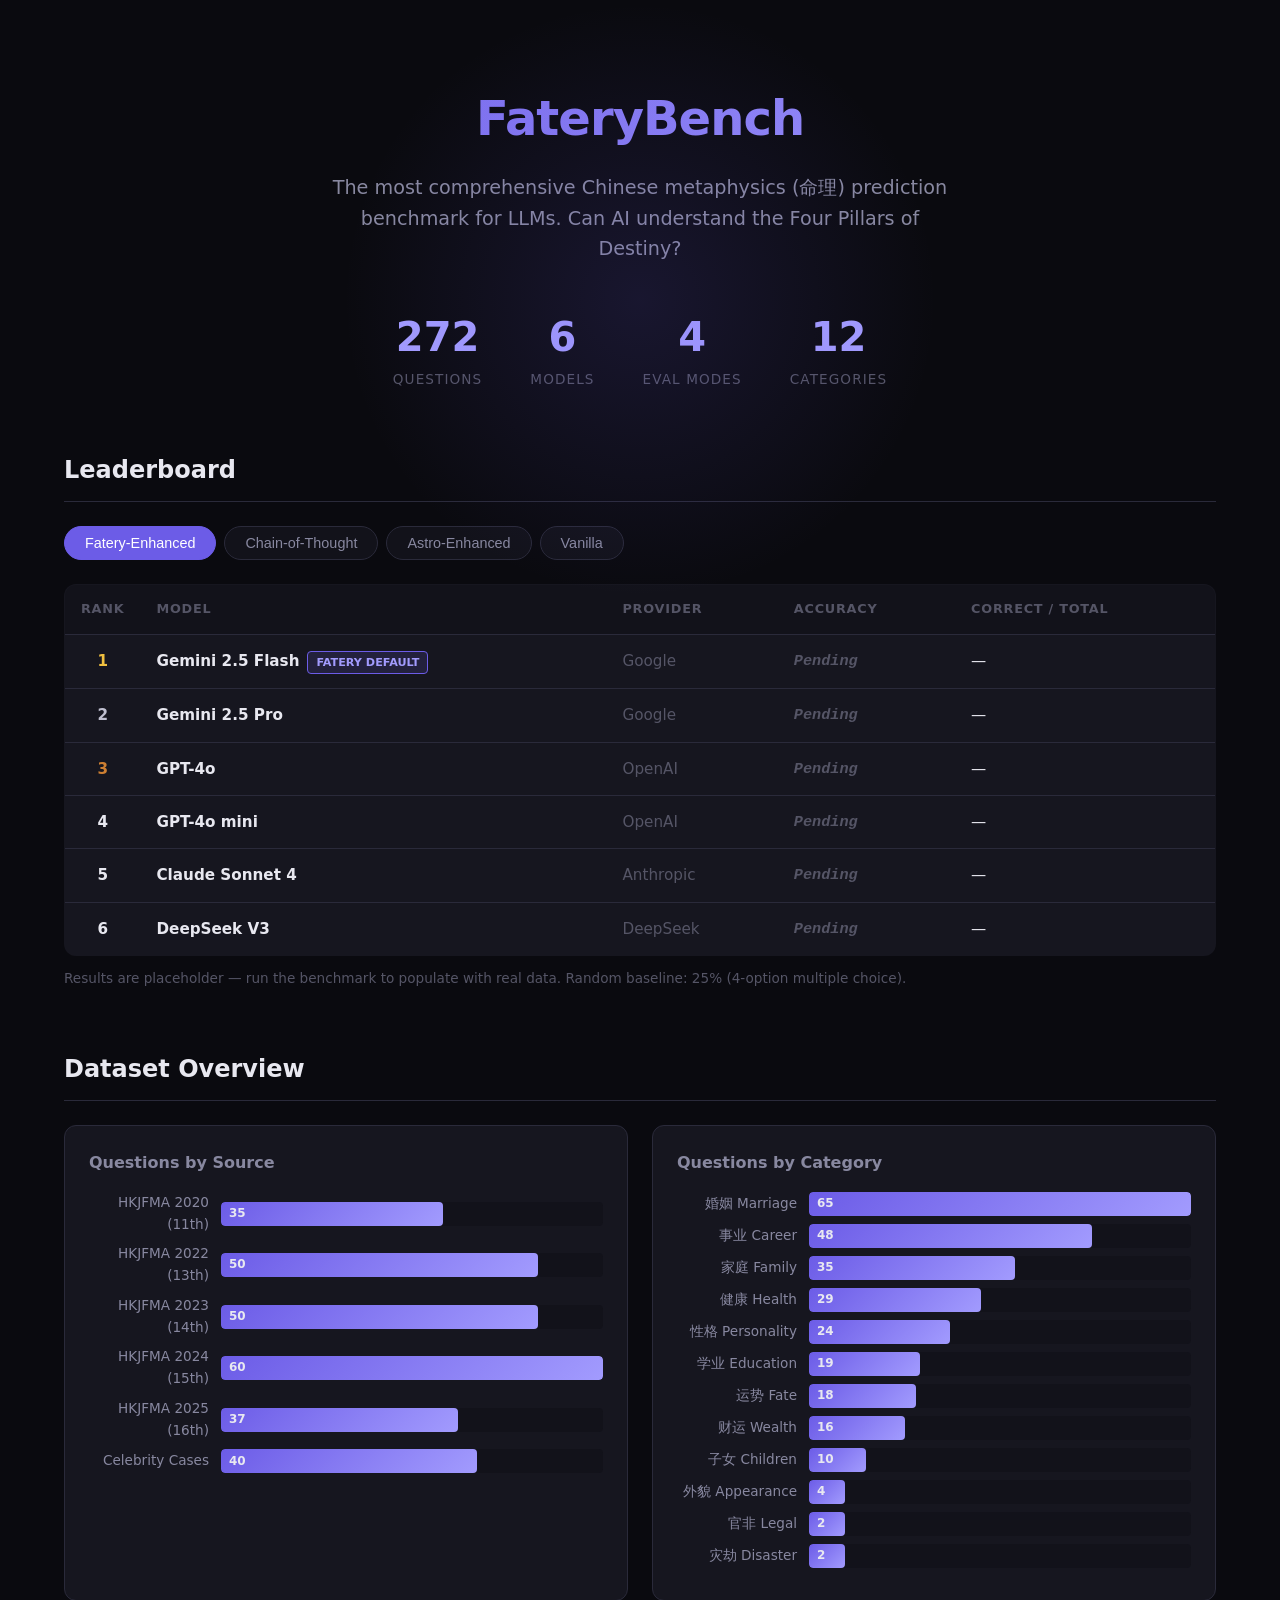
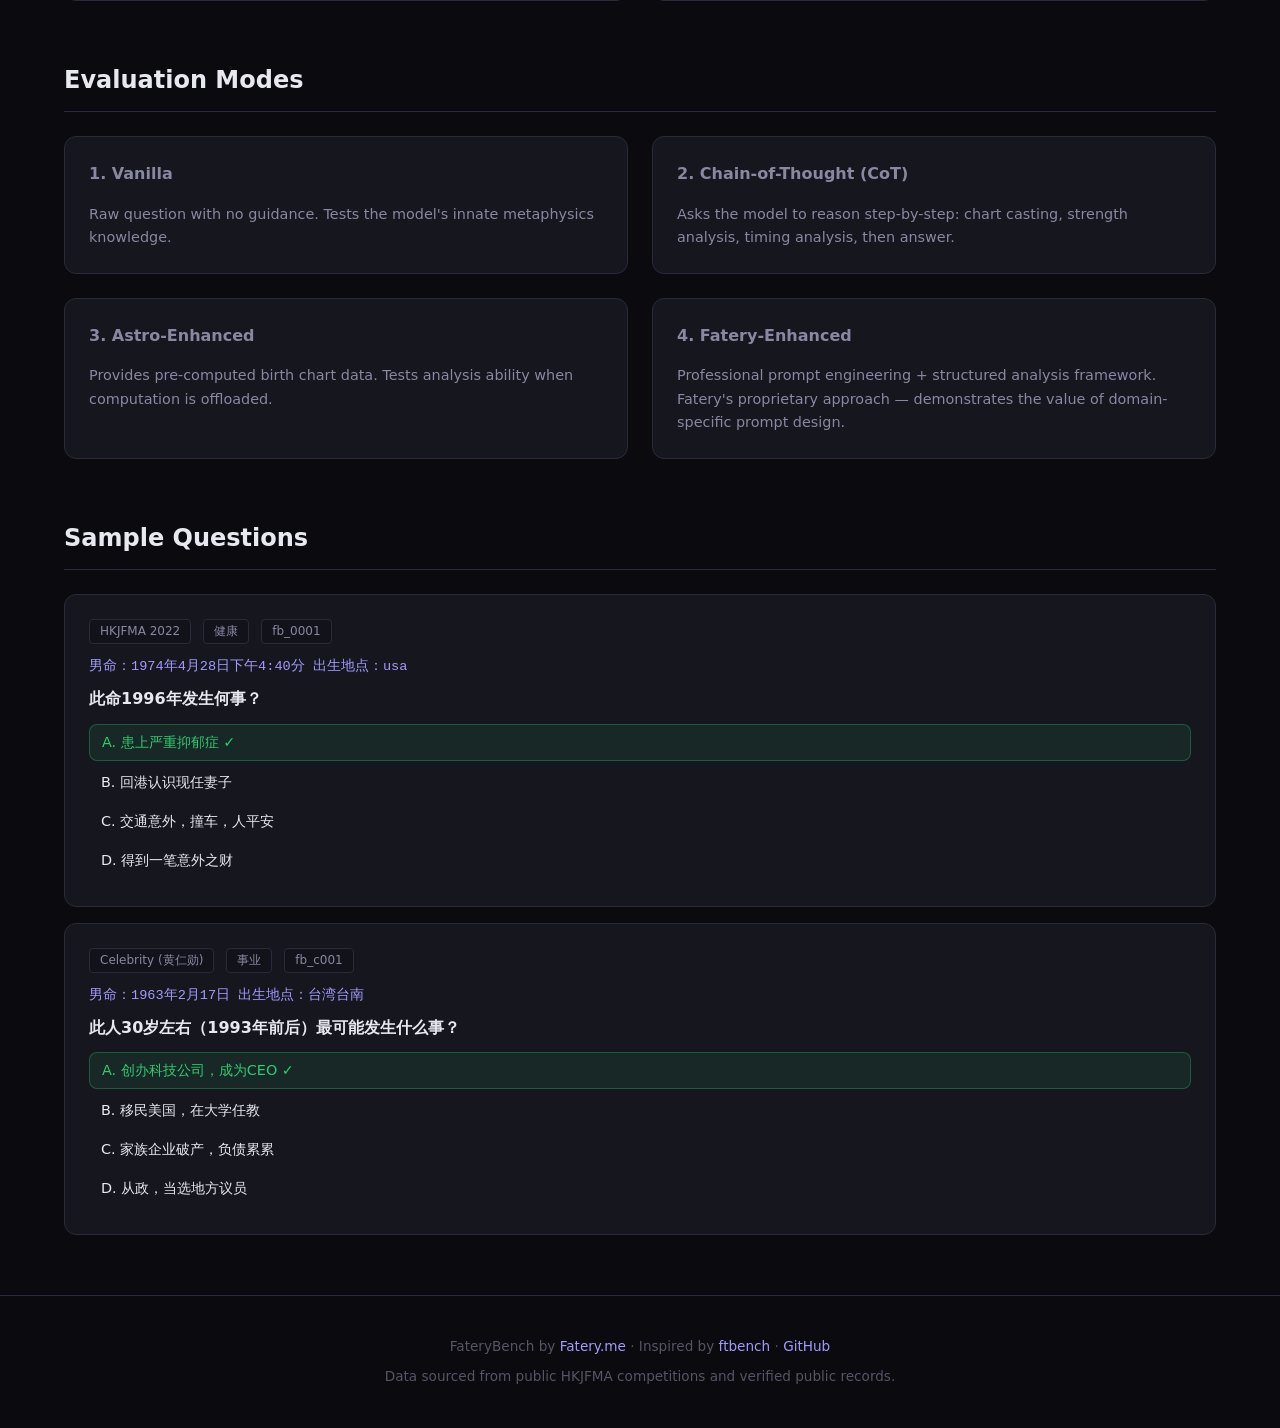
==== docs/index.html @ 6d57024f "feat: initial FateryBench - Chinese metaphysics LLM benchmark - 272 questions from HKJFMA competitio" ====
<!DOCTYPE html>
<html lang="en">
<head>
  <meta charset="UTF-8">
  <meta name="viewport" content="width=device-width, initial-scale=1.0">
  <title>FateryBench — Chinese Metaphysics LLM Benchmark</title>
  <meta name="description" content="The most comprehensive Chinese metaphysics (命理) prediction benchmark for LLMs. 272+ questions, 6 models, 4 evaluation modes.">
  <link rel="stylesheet" href="style.css">
</head>
<body>

<!-- Hero -->
<header class="hero">
  <div class="container">
    <h1>FateryBench</h1>
    <p class="subtitle">
      The most comprehensive Chinese metaphysics (命理) prediction benchmark for LLMs.
      Can AI understand the Four Pillars of Destiny?
    </p>
    <div class="stats-row">
      <div class="stat">
        <div class="number" id="stat-questions">272</div>
        <div class="label">Questions</div>
      </div>
      <div class="stat">
        <div class="number">6</div>
        <div class="label">Models</div>
      </div>
      <div class="stat">
        <div class="number">4</div>
        <div class="label">Eval Modes</div>
      </div>
      <div class="stat">
        <div class="number">12</div>
        <div class="label">Categories</div>
      </div>
    </div>
  </div>
</header>

<main class="container">

  <!-- Leaderboard -->
  <section id="leaderboard">
    <h2 class="section-title">Leaderboard</h2>

    <div class="mode-tabs" id="modeTabs">
      <button class="mode-tab active" data-mode="fatery">Fatery-Enhanced</button>
      <button class="mode-tab" data-mode="cot">Chain-of-Thought</button>
      <button class="mode-tab" data-mode="astro">Astro-Enhanced</button>
      <button class="mode-tab" data-mode="vanilla">Vanilla</button>
    </div>

    <table class="leaderboard-table" id="leaderboardTable">
      <thead>
        <tr>
          <th>Rank</th>
          <th>Model</th>
          <th>Provider</th>
          <th class="sortable">Accuracy</th>
          <th>Correct / Total</th>
        </tr>
      </thead>
      <tbody id="leaderboardBody">
        <!-- Rendered by JS -->
      </tbody>
    </table>
    <p style="margin-top: 12px; font-size: 0.85rem; color: var(--text-muted);">
      Results are placeholder — run the benchmark to populate with real data.
      Random baseline: 25% (4-option multiple choice).
    </p>
  </section>

  <!-- Dataset Overview -->
  <section id="dataset">
    <h2 class="section-title">Dataset Overview</h2>

    <div class="charts-grid">
      <div class="chart-card">
        <h3>Questions by Source</h3>
        <div class="bar-chart" id="sourceChart">
          <!-- Rendered by JS -->
        </div>
      </div>
      <div class="chart-card">
        <h3>Questions by Category</h3>
        <div class="bar-chart" id="categoryChart">
          <!-- Rendered by JS -->
        </div>
      </div>
    </div>
  </section>

  <!-- Evaluation Modes -->
  <section id="modes">
    <h2 class="section-title">Evaluation Modes</h2>
    <div class="charts-grid">
      <div class="chart-card">
        <h3>1. Vanilla</h3>
        <p style="color: var(--text-secondary); font-size: 0.9rem;">
          Raw question with no guidance. Tests the model's innate metaphysics knowledge.
        </p>
      </div>
      <div class="chart-card">
        <h3>2. Chain-of-Thought (CoT)</h3>
        <p style="color: var(--text-secondary); font-size: 0.9rem;">
          Asks the model to reason step-by-step: chart casting, strength analysis, timing analysis, then answer.
        </p>
      </div>
      <div class="chart-card">
        <h3>3. Astro-Enhanced</h3>
        <p style="color: var(--text-secondary); font-size: 0.9rem;">
          Provides pre-computed birth chart data. Tests analysis ability when computation is offloaded.
        </p>
      </div>
      <div class="chart-card">
        <h3>4. Fatery-Enhanced</h3>
        <p style="color: var(--text-secondary); font-size: 0.9rem;">
          Professional prompt engineering + structured analysis framework.
          Fatery's proprietary approach — demonstrates the value of domain-specific prompt design.
        </p>
      </div>
    </div>
  </section>

  <!-- Sample Questions -->
  <section id="samples">
    <h2 class="section-title">Sample Questions</h2>
    <div id="sampleQuestions">
      <!-- Rendered by JS -->
    </div>
  </section>

</main>

<footer>
  <div class="container">
    <p>
      FateryBench by <a href="https://fatery.me" target="_blank">Fatery.me</a>
      · Inspired by <a href="https://github.com/DestinyLinker/ftbench" target="_blank">ftbench</a>
      · <a href="https://github.com/fatery/fatery-bench" target="_blank">GitHub</a>
    </p>
    <p style="margin-top: 8px;">
      Data sourced from public HKJFMA competitions and verified public records.
    </p>
  </div>
</footer>

<script src="data.js"></script>
<script>
(function() {
  'use strict';

  let currentMode = 'fatery';

  // --- Leaderboard ---
  function renderLeaderboard(mode) {
    const tbody = document.getElementById('leaderboardBody');
    const rows = BENCHMARK_DATA.results
      .map(r => ({
        ...r,
        score: r.scores[mode] || { accuracy: 0, correct: 0, total: 272 },
      }))
      .sort((a, b) => b.score.accuracy - a.score.accuracy);

    tbody.innerHTML = rows.map((r, i) => {
      const rank = i + 1;
      const rankClass = rank <= 3 ? `rank-${rank}` : '';
      const acc = r.score.accuracy;
      const accStr = acc > 0 ? `${(acc * 100).toFixed(1)}%` : '—';
      const barWidth = Math.max(acc * 200, 0);
      const badge = r.isFateryDefault ? '<span class="fatery-badge">Fatery Default</span>' : '';

      return `<tr>
        <td class="rank ${rankClass}">${rank}</td>
        <td>
          <span class="model-name">${r.model}</span>${badge}
        </td>
        <td class="model-provider">${r.provider}</td>
        <td class="accuracy-cell">
          ${acc > 0 ? accStr : '<span class="no-data">Pending</span>'}
          ${acc > 0 ? `<span class="accuracy-bar" style="width:${barWidth}px"></span>` : ''}
        </td>
        <td>${acc > 0 ? `${r.score.correct} / ${r.score.total}` : '—'}</td>
      </tr>`;
    }).join('');
  }

  // Mode tabs
  document.getElementById('modeTabs').addEventListener('click', (e) => {
    if (!e.target.classList.contains('mode-tab')) return;
    document.querySelectorAll('.mode-tab').forEach(t => t.classList.remove('active'));
    e.target.classList.add('active');
    currentMode = e.target.dataset.mode;
    renderLeaderboard(currentMode);
  });

  // --- Charts ---
  function renderBarChart(containerId, data, maxVal) {
    const container = document.getElementById(containerId);
    if (!maxVal) maxVal = Math.max(...Object.values(data));

    container.innerHTML = Object.entries(data).map(([label, count]) => {
      const pct = (count / maxVal * 100).toFixed(0);
      return `<div class="bar-item">
        <span class="bar-label">${label}</span>
        <div class="bar-track">
          <div class="bar-fill" style="width:${pct}%">${count}</div>
        </div>
      </div>`;
    }).join('');
  }

  // --- Sample Questions ---
  function renderSamples() {
    const container = document.getElementById('sampleQuestions');
    container.innerHTML = BENCHMARK_DATA.sampleQuestions.map(q => {
      return `<div class="sample-question">
        <div class="meta">
          <span class="tag">${q.source}</span>
          <span class="tag">${q.category}</span>
          <span class="tag">${q.id}</span>
        </div>
        <div class="birth-info">${q.birth}</div>
        <div class="q-text">${q.question}</div>
        <ul class="options">
          ${q.options.map(opt => {
            const letter = opt.charAt(0);
            const isCorrect = letter === q.answer;
            return `<li class="${isCorrect ? 'correct' : ''}">${opt}${isCorrect ? ' ✓' : ''}</li>`;
          }).join('')}
        </ul>
      </div>`;
    }).join('');
  }

  // --- Init ---
  renderLeaderboard(currentMode);
  renderBarChart('sourceChart', BENCHMARK_DATA.dataset.sources);
  renderBarChart('categoryChart', BENCHMARK_DATA.dataset.categories);
  renderSamples();
})();
</script>

</body>
</html>
---- docs/style.css ----
/* FateryBench Leaderboard — Minimal, elegant dark theme */

:root {
  --bg-primary: #0a0a0f;
  --bg-secondary: #12121a;
  --bg-card: #16161f;
  --bg-hover: #1e1e2a;
  --border: #2a2a3a;
  --text-primary: #e8e8f0;
  --text-secondary: #8888a0;
  --text-muted: #555566;
  --accent: #6c5ce7;
  --accent-light: #a29bfe;
  --accent-glow: rgba(108, 92, 231, 0.15);
  --gold: #f0c040;
  --silver: #c0c0d0;
  --bronze: #cd7f32;
  --green: #2ecc71;
  --red: #e74c3c;
  --fatery-gradient: linear-gradient(135deg, #6c5ce7, #a29bfe);
  --radius: 12px;
  --radius-sm: 8px;
  --max-width: 1200px;
}

* { margin: 0; padding: 0; box-sizing: border-box; }

body {
  font-family: -apple-system, BlinkMacSystemFont, 'Segoe UI', system-ui, sans-serif;
  background: var(--bg-primary);
  color: var(--text-primary);
  line-height: 1.6;
  -webkit-font-smoothing: antialiased;
}

.container {
  max-width: var(--max-width);
  margin: 0 auto;
  padding: 0 24px;
}

/* --- Hero --- */
.hero {
  text-align: center;
  padding: 80px 0 60px;
  position: relative;
}

.hero::before {
  content: '';
  position: absolute;
  top: 0; left: 50%;
  transform: translateX(-50%);
  width: 600px; height: 600px;
  background: radial-gradient(circle, var(--accent-glow) 0%, transparent 70%);
  pointer-events: none;
}

.hero h1 {
  font-size: 3rem;
  font-weight: 800;
  letter-spacing: -0.02em;
  margin-bottom: 16px;
  background: var(--fatery-gradient);
  -webkit-background-clip: text;
  -webkit-text-fill-color: transparent;
  background-clip: text;
}

.hero .subtitle {
  font-size: 1.2rem;
  color: var(--text-secondary);
  max-width: 640px;
  margin: 0 auto 40px;
}

.stats-row {
  display: flex;
  justify-content: center;
  gap: 48px;
  flex-wrap: wrap;
}

.stat {
  text-align: center;
}

.stat .number {
  font-size: 2.5rem;
  font-weight: 700;
  color: var(--accent-light);
}

.stat .label {
  font-size: 0.85rem;
  color: var(--text-muted);
  text-transform: uppercase;
  letter-spacing: 0.08em;
}

/* --- Section --- */
section {
  margin-bottom: 60px;
}

.section-title {
  font-size: 1.5rem;
  font-weight: 700;
  margin-bottom: 24px;
  padding-bottom: 12px;
  border-bottom: 1px solid var(--border);
}

/* --- Mode Tabs --- */
.mode-tabs {
  display: flex;
  gap: 8px;
  margin-bottom: 24px;
  flex-wrap: wrap;
}

.mode-tab {
  padding: 8px 20px;
  border-radius: 24px;
  border: 1px solid var(--border);
  background: var(--bg-secondary);
  color: var(--text-secondary);
  cursor: pointer;
  font-size: 0.9rem;
  transition: all 0.2s;
}

.mode-tab:hover {
  border-color: var(--accent);
  color: var(--text-primary);
}

.mode-tab.active {
  background: var(--accent);
  color: white;
  border-color: var(--accent);
}

/* --- Leaderboard Table --- */
.leaderboard-table {
  width: 100%;
  border-collapse: collapse;
  background: var(--bg-card);
  border-radius: var(--radius);
  overflow: hidden;
  border: 1px solid var(--border);
}

.leaderboard-table thead th {
  background: var(--bg-secondary);
  padding: 14px 16px;
  text-align: left;
  font-size: 0.8rem;
  text-transform: uppercase;
  letter-spacing: 0.06em;
  color: var(--text-muted);
  border-bottom: 1px solid var(--border);
}

.leaderboard-table thead th.sortable {
  cursor: pointer;
}

.leaderboard-table thead th.sortable:hover {
  color: var(--text-primary);
}

.leaderboard-table tbody tr {
  transition: background 0.15s;
}

.leaderboard-table tbody tr:hover {
  background: var(--bg-hover);
}

.leaderboard-table tbody td {
  padding: 14px 16px;
  border-bottom: 1px solid var(--border);
  font-size: 0.95rem;
}

.leaderboard-table tbody tr:last-child td {
  border-bottom: none;
}

.rank {
  font-weight: 700;
  width: 50px;
  text-align: center;
}

.rank-1 { color: var(--gold); }
.rank-2 { color: var(--silver); }
.rank-3 { color: var(--bronze); }

.model-name {
  font-weight: 600;
}

.model-provider {
  font-size: 0.8rem;
  color: var(--text-muted);
}

.fatery-badge {
  display: inline-block;
  padding: 2px 8px;
  border-radius: 4px;
  background: var(--accent-glow);
  border: 1px solid var(--accent);
  color: var(--accent-light);
  font-size: 0.7rem;
  font-weight: 600;
  margin-left: 8px;
  text-transform: uppercase;
}

.accuracy-cell {
  font-family: 'SF Mono', 'Fira Code', monospace;
  font-weight: 600;
}

.accuracy-bar {
  display: inline-block;
  height: 4px;
  border-radius: 2px;
  background: var(--accent);
  margin-left: 8px;
  vertical-align: middle;
}

.no-data {
  color: var(--text-muted);
  font-style: italic;
}

/* --- Charts Grid --- */
.charts-grid {
  display: grid;
  grid-template-columns: 1fr 1fr;
  gap: 24px;
}

.chart-card {
  background: var(--bg-card);
  border: 1px solid var(--border);
  border-radius: var(--radius);
  padding: 24px;
}

.chart-card h3 {
  font-size: 1rem;
  margin-bottom: 16px;
  color: var(--text-secondary);
}

/* Simple bar chart */
.bar-chart .bar-item {
  display: flex;
  align-items: center;
  margin-bottom: 8px;
  gap: 12px;
}

.bar-chart .bar-label {
  width: 120px;
  font-size: 0.85rem;
  color: var(--text-secondary);
  text-align: right;
  flex-shrink: 0;
}

.bar-chart .bar-track {
  flex: 1;
  height: 24px;
  background: var(--bg-secondary);
  border-radius: 4px;
  overflow: hidden;
  position: relative;
}

.bar-chart .bar-fill {
  height: 100%;
  background: var(--fatery-gradient);
  border-radius: 4px;
  transition: width 0.6s ease;
  display: flex;
  align-items: center;
  padding: 0 8px;
  font-size: 0.75rem;
  font-weight: 600;
  min-width: 36px;
}

/* --- Sample Questions --- */
.sample-question {
  background: var(--bg-card);
  border: 1px solid var(--border);
  border-radius: var(--radius);
  padding: 24px;
  margin-bottom: 16px;
}

.sample-question .meta {
  display: flex;
  gap: 12px;
  margin-bottom: 12px;
  flex-wrap: wrap;
}

.sample-question .tag {
  padding: 2px 10px;
  border-radius: 4px;
  font-size: 0.75rem;
  background: var(--bg-secondary);
  border: 1px solid var(--border);
  color: var(--text-secondary);
}

.sample-question .birth-info {
  font-family: 'SF Mono', 'Fira Code', monospace;
  font-size: 0.85rem;
  color: var(--accent-light);
  margin-bottom: 8px;
}

.sample-question .q-text {
  font-weight: 600;
  margin-bottom: 12px;
}

.sample-question .options {
  list-style: none;
  padding: 0;
}

.sample-question .options li {
  padding: 6px 12px;
  margin-bottom: 4px;
  border-radius: var(--radius-sm);
  font-size: 0.9rem;
}

.sample-question .options li.correct {
  background: rgba(46, 204, 113, 0.1);
  border: 1px solid rgba(46, 204, 113, 0.3);
  color: var(--green);
}

/* --- Footer --- */
footer {
  text-align: center;
  padding: 40px 0;
  border-top: 1px solid var(--border);
  color: var(--text-muted);
  font-size: 0.85rem;
}

footer a {
  color: var(--accent-light);
  text-decoration: none;
}

footer a:hover {
  text-decoration: underline;
}

/* --- Responsive --- */
@media (max-width: 768px) {
  .hero h1 { font-size: 2rem; }
  .stats-row { gap: 24px; }
  .stat .number { font-size: 2rem; }
  .charts-grid { grid-template-columns: 1fr; }
  .leaderboard-table { font-size: 0.85rem; }
  .leaderboard-table thead th,
  .leaderboard-table tbody td { padding: 10px 8px; }
}
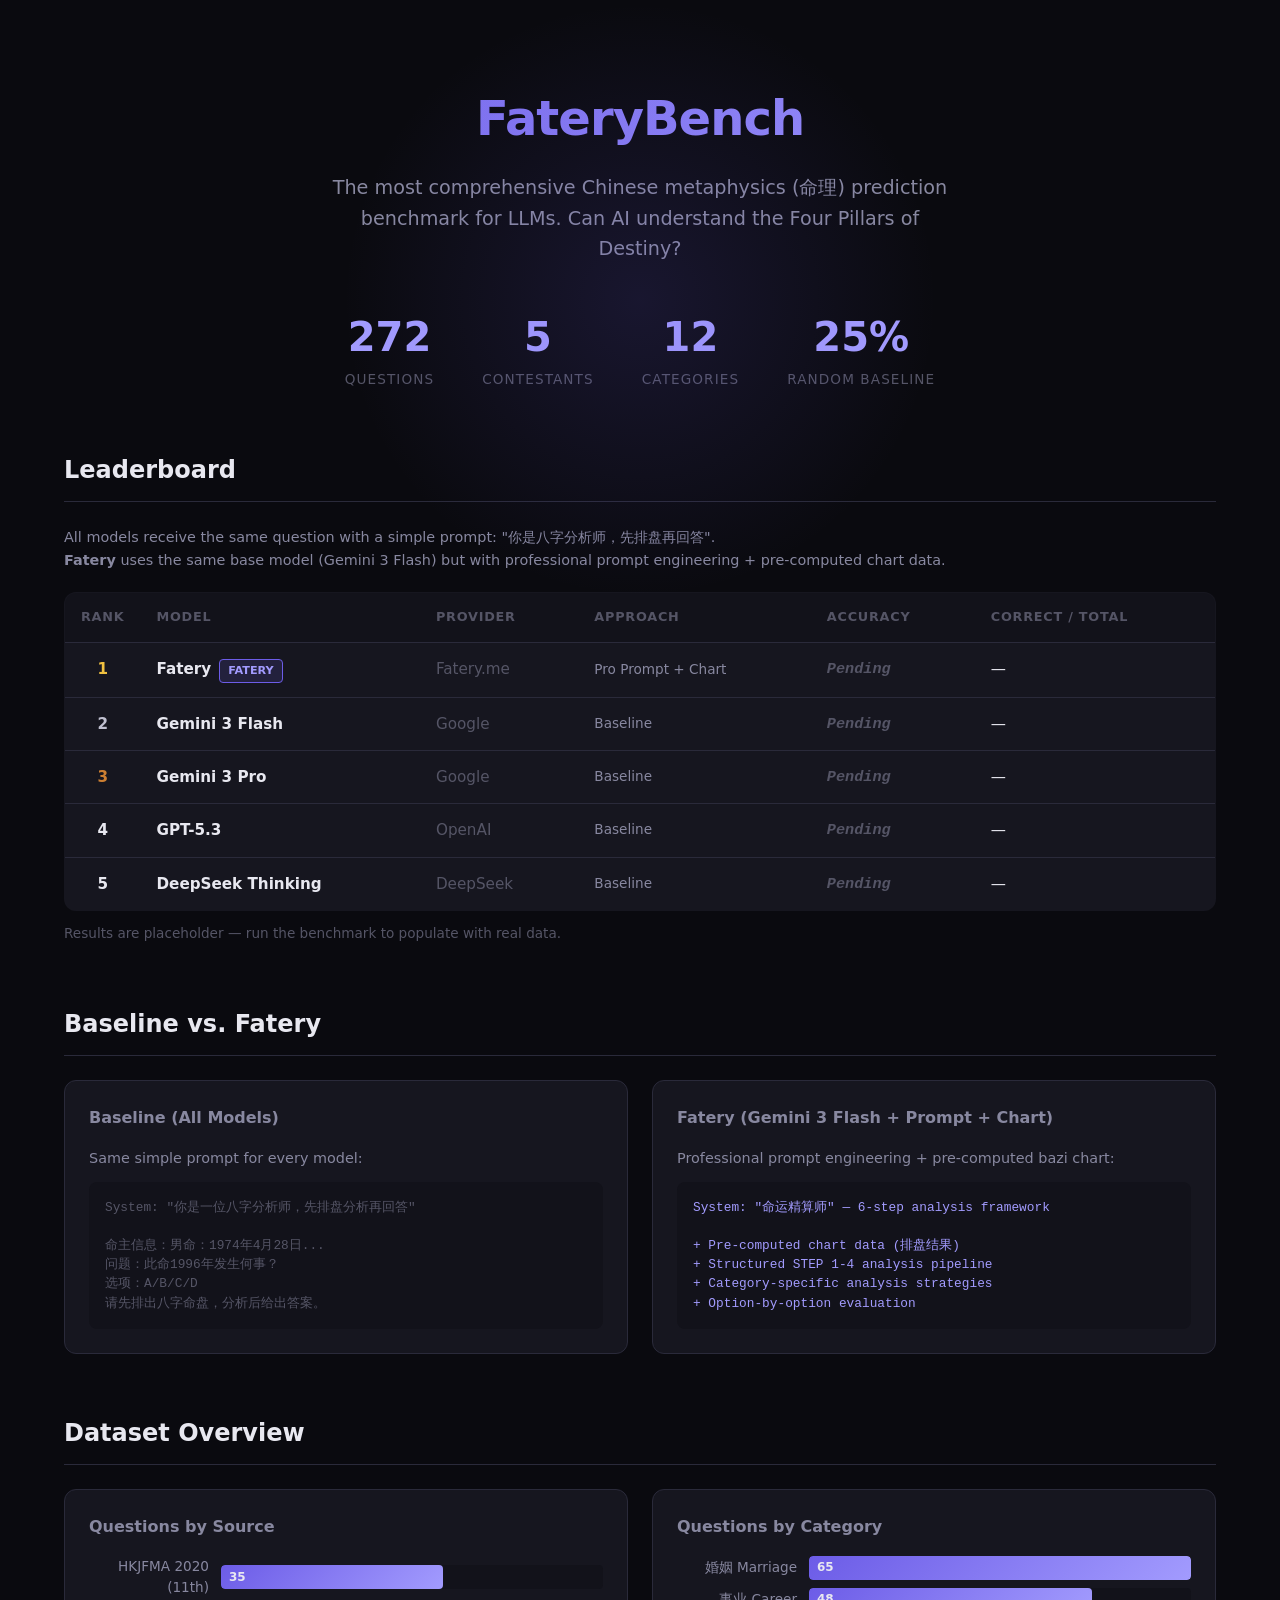
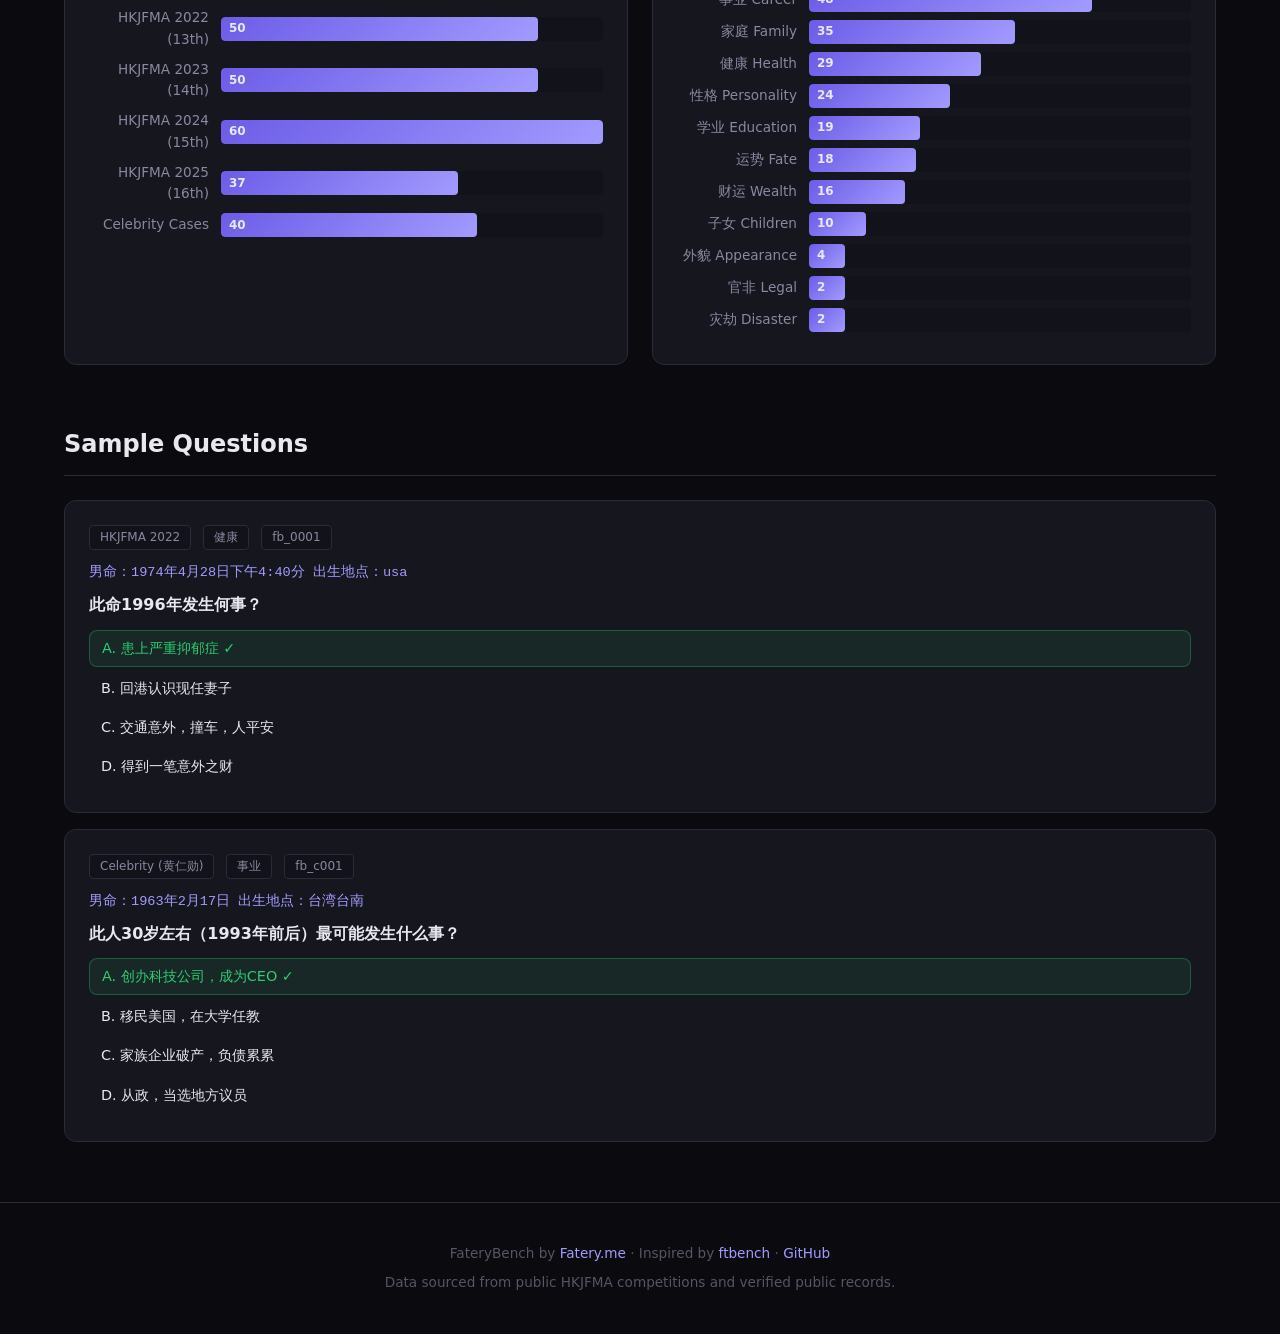
==== commit f67a00a1: "refactor: simplify to baseline vs fatery comparison - One mode per model: baseline (simple prompt "你" ====
--- a/docs/index.html
+++ b/docs/index.html
@@ -4,7 +4,7 @@
   <meta charset="UTF-8">
   <meta name="viewport" content="width=device-width, initial-scale=1.0">
   <title>FateryBench — Chinese Metaphysics LLM Benchmark</title>
-  <meta name="description" content="The most comprehensive Chinese metaphysics (命理) prediction benchmark for LLMs. 272+ questions, 6 models, 4 evaluation modes.">
+  <meta name="description" content="The most comprehensive Chinese metaphysics (命理) prediction benchmark for LLMs. 272 questions across 12 categories.">
   <link rel="stylesheet" href="style.css">
 </head>
 <body>
@@ -19,20 +19,20 @@
     </p>
     <div class="stats-row">
       <div class="stat">
-        <div class="number" id="stat-questions">272</div>
+        <div class="number">272</div>
         <div class="label">Questions</div>
       </div>
       <div class="stat">
-        <div class="number">6</div>
-        <div class="label">Models</div>
-      </div>
-      <div class="stat">
-        <div class="number">4</div>
-        <div class="label">Eval Modes</div>
+        <div class="number">5</div>
+        <div class="label">Contestants</div>
       </div>
       <div class="stat">
         <div class="number">12</div>
         <div class="label">Categories</div>
+      </div>
+      <div class="stat">
+        <div class="number">25%</div>
+        <div class="label">Random Baseline</div>
       </div>
     </div>
   </div>
@@ -43,13 +43,10 @@
   <!-- Leaderboard -->
   <section id="leaderboard">
     <h2 class="section-title">Leaderboard</h2>
-
-    <div class="mode-tabs" id="modeTabs">
-      <button class="mode-tab active" data-mode="fatery">Fatery-Enhanced</button>
-      <button class="mode-tab" data-mode="cot">Chain-of-Thought</button>
-      <button class="mode-tab" data-mode="astro">Astro-Enhanced</button>
-      <button class="mode-tab" data-mode="vanilla">Vanilla</button>
-    </div>
+    <p style="margin-bottom: 20px; color: var(--text-secondary); font-size: 0.9rem;">
+      All models receive the same question with a simple prompt: "你是八字分析师，先排盘再回答".<br>
+      <strong>Fatery</strong> uses the same base model (Gemini 3 Flash) but with professional prompt engineering + pre-computed chart data.
+    </p>
 
     <table class="leaderboard-table" id="leaderboardTable">
       <thead>
@@ -57,7 +54,8 @@
           <th>Rank</th>
           <th>Model</th>
           <th>Provider</th>
-          <th class="sortable">Accuracy</th>
+          <th>Approach</th>
+          <th>Accuracy</th>
           <th>Correct / Total</th>
         </tr>
       </thead>
@@ -67,58 +65,53 @@
     </table>
     <p style="margin-top: 12px; font-size: 0.85rem; color: var(--text-muted);">
       Results are placeholder — run the benchmark to populate with real data.
-      Random baseline: 25% (4-option multiple choice).
-    </p>
+    </p>
+  </section>
+
+  <!-- How it works -->
+  <section id="approach">
+    <h2 class="section-title">Baseline vs. Fatery</h2>
+    <div class="charts-grid">
+      <div class="chart-card">
+        <h3>Baseline (All Models)</h3>
+        <p style="color: var(--text-secondary); font-size: 0.9rem; margin-bottom: 12px;">
+          Same simple prompt for every model:
+        </p>
+        <div style="background: var(--bg-secondary); border-radius: 8px; padding: 16px; font-family: monospace; font-size: 0.8rem; color: var(--text-muted); line-height: 1.5;">
+          System: "你是一位八字分析师，先排盘分析再回答"<br><br>
+          命主信息：男命：1974年4月28日...<br>
+          问题：此命1996年发生何事？<br>
+          选项：A/B/C/D<br>
+          请先排出八字命盘，分析后给出答案。
+        </div>
+      </div>
+      <div class="chart-card">
+        <h3>Fatery (Gemini 3 Flash + Prompt + Chart)</h3>
+        <p style="color: var(--text-secondary); font-size: 0.9rem; margin-bottom: 12px;">
+          Professional prompt engineering + pre-computed bazi chart:
+        </p>
+        <div style="background: var(--bg-secondary); border-radius: 8px; padding: 16px; font-family: monospace; font-size: 0.8rem; color: var(--accent-light); line-height: 1.5;">
+          System: "命运精算师" — 6-step analysis framework<br><br>
+          + Pre-computed chart data (排盘结果)<br>
+          + Structured STEP 1-4 analysis pipeline<br>
+          + Category-specific analysis strategies<br>
+          + Option-by-option evaluation
+        </div>
+      </div>
+    </div>
   </section>
 
   <!-- Dataset Overview -->
   <section id="dataset">
     <h2 class="section-title">Dataset Overview</h2>
-
     <div class="charts-grid">
       <div class="chart-card">
         <h3>Questions by Source</h3>
-        <div class="bar-chart" id="sourceChart">
-          <!-- Rendered by JS -->
-        </div>
+        <div class="bar-chart" id="sourceChart"></div>
       </div>
       <div class="chart-card">
         <h3>Questions by Category</h3>
-        <div class="bar-chart" id="categoryChart">
-          <!-- Rendered by JS -->
-        </div>
-      </div>
-    </div>
-  </section>
-
-  <!-- Evaluation Modes -->
-  <section id="modes">
-    <h2 class="section-title">Evaluation Modes</h2>
-    <div class="charts-grid">
-      <div class="chart-card">
-        <h3>1. Vanilla</h3>
-        <p style="color: var(--text-secondary); font-size: 0.9rem;">
-          Raw question with no guidance. Tests the model's innate metaphysics knowledge.
-        </p>
-      </div>
-      <div class="chart-card">
-        <h3>2. Chain-of-Thought (CoT)</h3>
-        <p style="color: var(--text-secondary); font-size: 0.9rem;">
-          Asks the model to reason step-by-step: chart casting, strength analysis, timing analysis, then answer.
-        </p>
-      </div>
-      <div class="chart-card">
-        <h3>3. Astro-Enhanced</h3>
-        <p style="color: var(--text-secondary); font-size: 0.9rem;">
-          Provides pre-computed birth chart data. Tests analysis ability when computation is offloaded.
-        </p>
-      </div>
-      <div class="chart-card">
-        <h3>4. Fatery-Enhanced</h3>
-        <p style="color: var(--text-secondary); font-size: 0.9rem;">
-          Professional prompt engineering + structured analysis framework.
-          Fatery's proprietary approach — demonstrates the value of domain-specific prompt design.
-        </p>
+        <div class="bar-chart" id="categoryChart"></div>
       </div>
     </div>
   </section>
@@ -126,9 +119,7 @@
   <!-- Sample Questions -->
   <section id="samples">
     <h2 class="section-title">Sample Questions</h2>
-    <div id="sampleQuestions">
-      <!-- Rendered by JS -->
-    </div>
+    <div id="sampleQuestions"></div>
   </section>
 
 </main>
@@ -138,7 +129,7 @@
     <p>
       FateryBench by <a href="https://fatery.me" target="_blank">Fatery.me</a>
       · Inspired by <a href="https://github.com/DestinyLinker/ftbench" target="_blank">ftbench</a>
-      · <a href="https://github.com/fatery/fatery-bench" target="_blank">GitHub</a>
+      · <a href="https://github.com/Vitozhu04/fatery-bench" target="_blank">GitHub</a>
     </p>
     <p style="margin-top: 8px;">
       Data sourced from public HKJFMA competitions and verified public records.
@@ -151,55 +142,38 @@
 (function() {
   'use strict';
 
-  let currentMode = 'fatery';
-
   // --- Leaderboard ---
-  function renderLeaderboard(mode) {
+  function renderLeaderboard() {
     const tbody = document.getElementById('leaderboardBody');
-    const rows = BENCHMARK_DATA.results
-      .map(r => ({
-        ...r,
-        score: r.scores[mode] || { accuracy: 0, correct: 0, total: 272 },
-      }))
-      .sort((a, b) => b.score.accuracy - a.score.accuracy);
+    const rows = [...BENCHMARK_DATA.results].sort((a, b) => b.accuracy - a.accuracy);
 
     tbody.innerHTML = rows.map((r, i) => {
       const rank = i + 1;
       const rankClass = rank <= 3 ? `rank-${rank}` : '';
-      const acc = r.score.accuracy;
+      const acc = r.accuracy;
       const accStr = acc > 0 ? `${(acc * 100).toFixed(1)}%` : '—';
       const barWidth = Math.max(acc * 200, 0);
-      const badge = r.isFateryDefault ? '<span class="fatery-badge">Fatery Default</span>' : '';
+      const badge = r.isFatery ? '<span class="fatery-badge">Fatery</span>' : '';
+      const approach = r.isFatery ? 'Pro Prompt + Chart' : 'Baseline';
 
       return `<tr>
         <td class="rank ${rankClass}">${rank}</td>
-        <td>
-          <span class="model-name">${r.model}</span>${badge}
-        </td>
+        <td><span class="model-name">${r.model}</span>${badge}</td>
         <td class="model-provider">${r.provider}</td>
+        <td style="font-size: 0.85rem; color: var(--text-secondary)">${approach}</td>
         <td class="accuracy-cell">
           ${acc > 0 ? accStr : '<span class="no-data">Pending</span>'}
           ${acc > 0 ? `<span class="accuracy-bar" style="width:${barWidth}px"></span>` : ''}
         </td>
-        <td>${acc > 0 ? `${r.score.correct} / ${r.score.total}` : '—'}</td>
+        <td>${acc > 0 ? `${r.correct} / ${r.total}` : '—'}</td>
       </tr>`;
     }).join('');
   }
 
-  // Mode tabs
-  document.getElementById('modeTabs').addEventListener('click', (e) => {
-    if (!e.target.classList.contains('mode-tab')) return;
-    document.querySelectorAll('.mode-tab').forEach(t => t.classList.remove('active'));
-    e.target.classList.add('active');
-    currentMode = e.target.dataset.mode;
-    renderLeaderboard(currentMode);
-  });
-
   // --- Charts ---
-  function renderBarChart(containerId, data, maxVal) {
+  function renderBarChart(containerId, data) {
     const container = document.getElementById(containerId);
-    if (!maxVal) maxVal = Math.max(...Object.values(data));
-
+    const maxVal = Math.max(...Object.values(data));
     container.innerHTML = Object.entries(data).map(([label, count]) => {
       const pct = (count / maxVal * 100).toFixed(0);
       return `<div class="bar-item">
@@ -235,7 +209,7 @@
   }
 
   // --- Init ---
-  renderLeaderboard(currentMode);
+  renderLeaderboard();
   renderBarChart('sourceChart', BENCHMARK_DATA.dataset.sources);
   renderBarChart('categoryChart', BENCHMARK_DATA.dataset.categories);
   renderSamples();
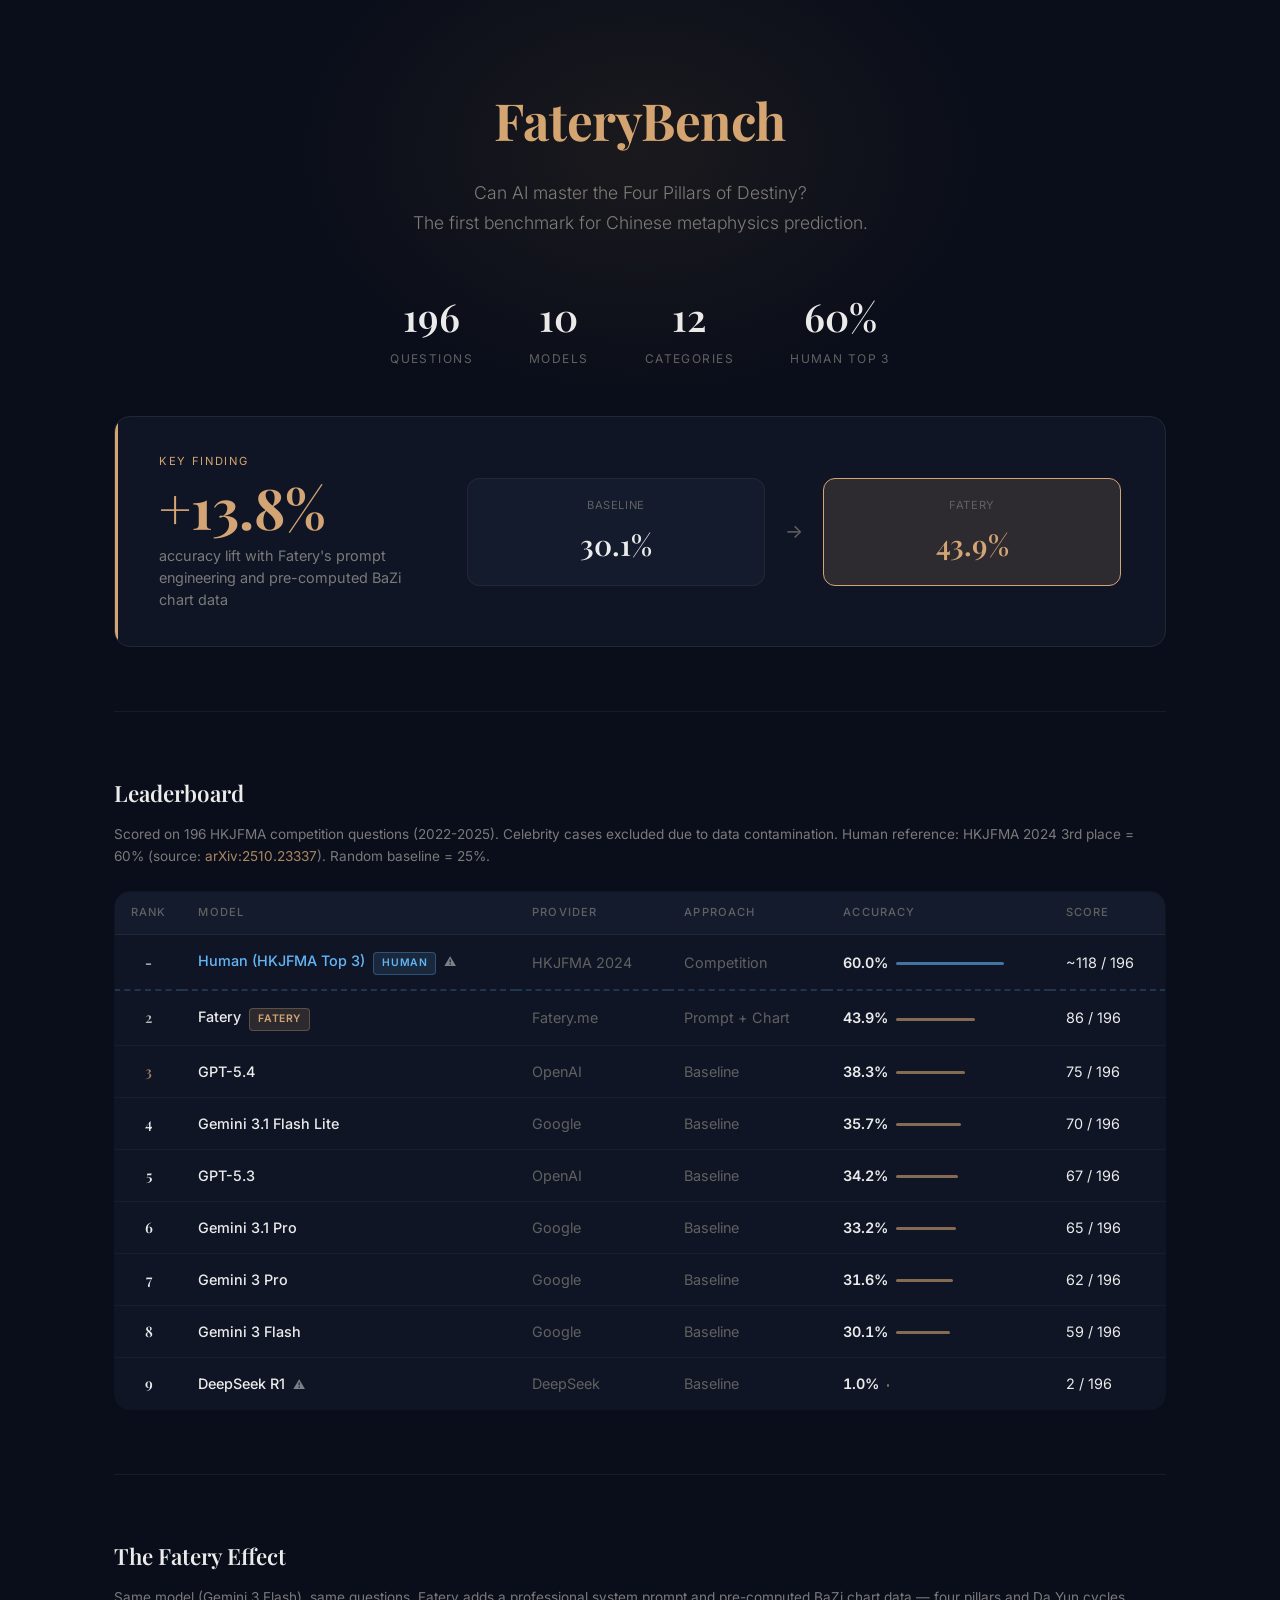
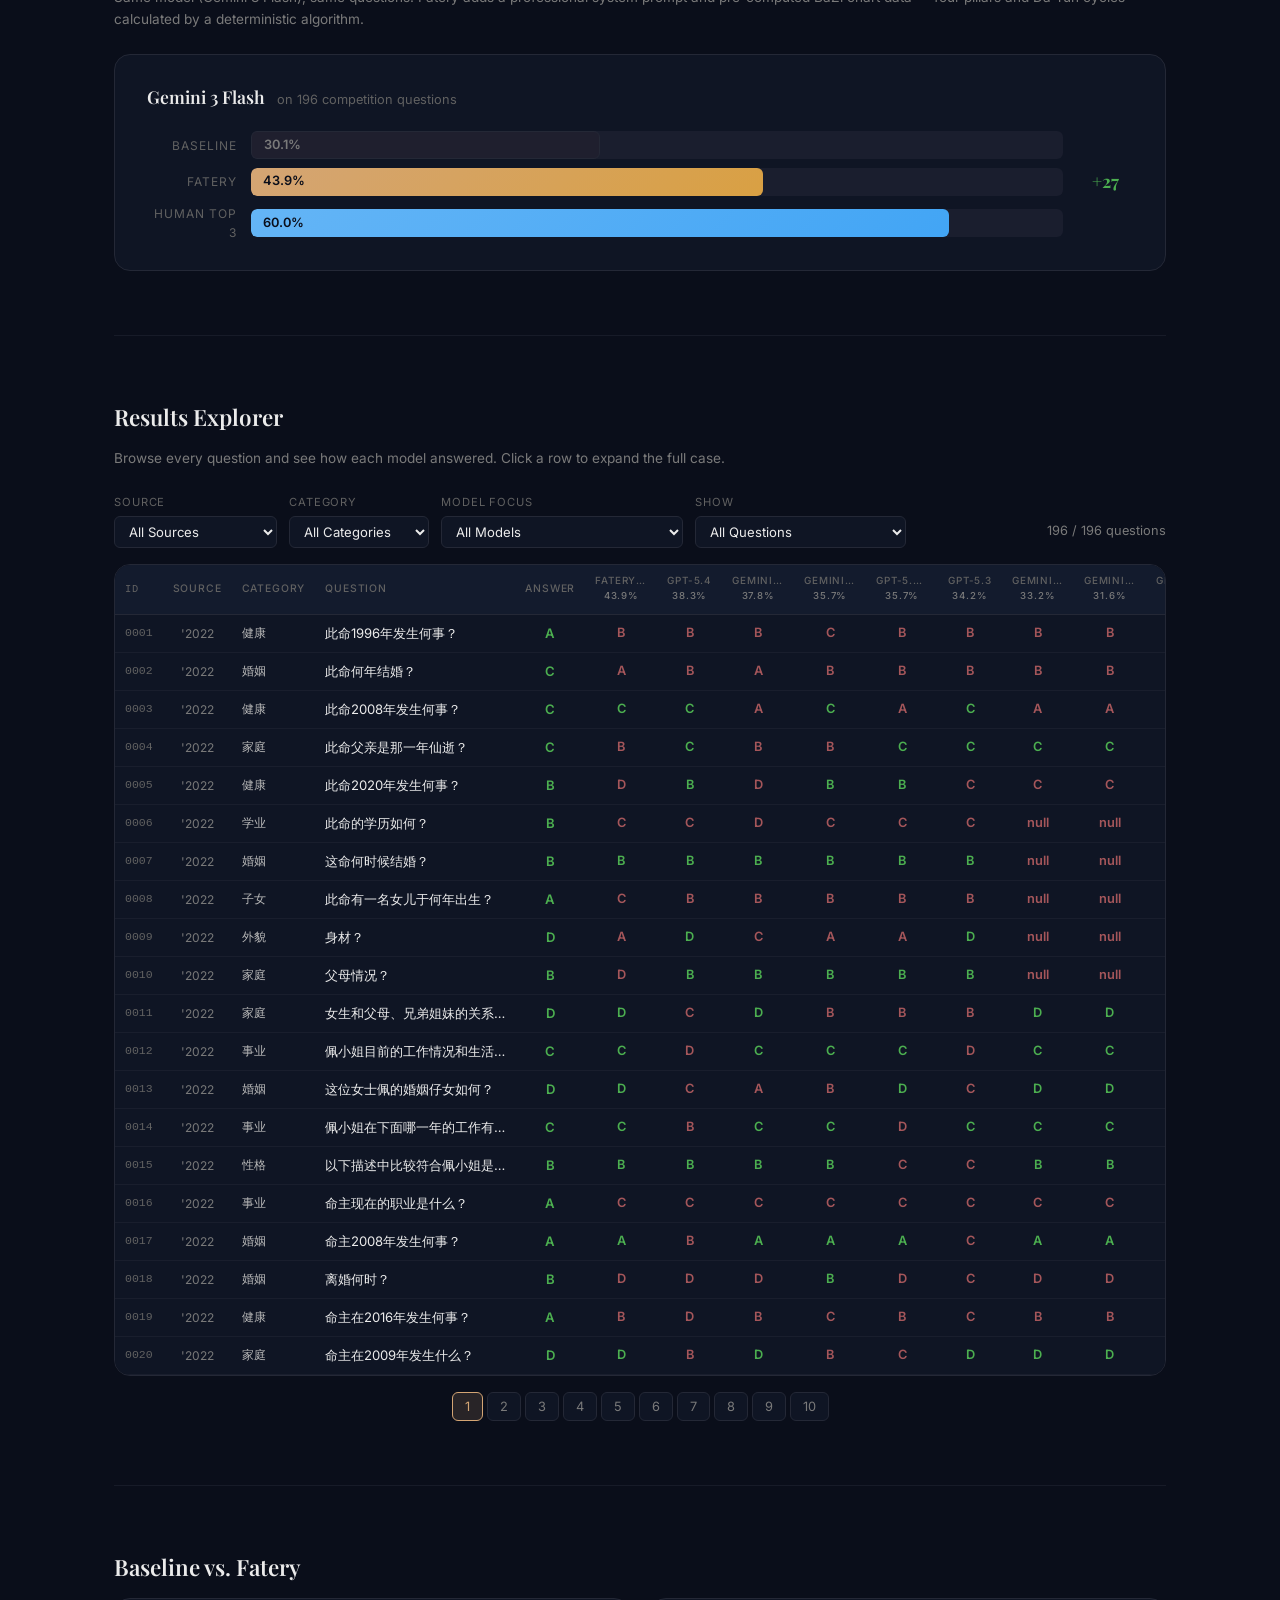
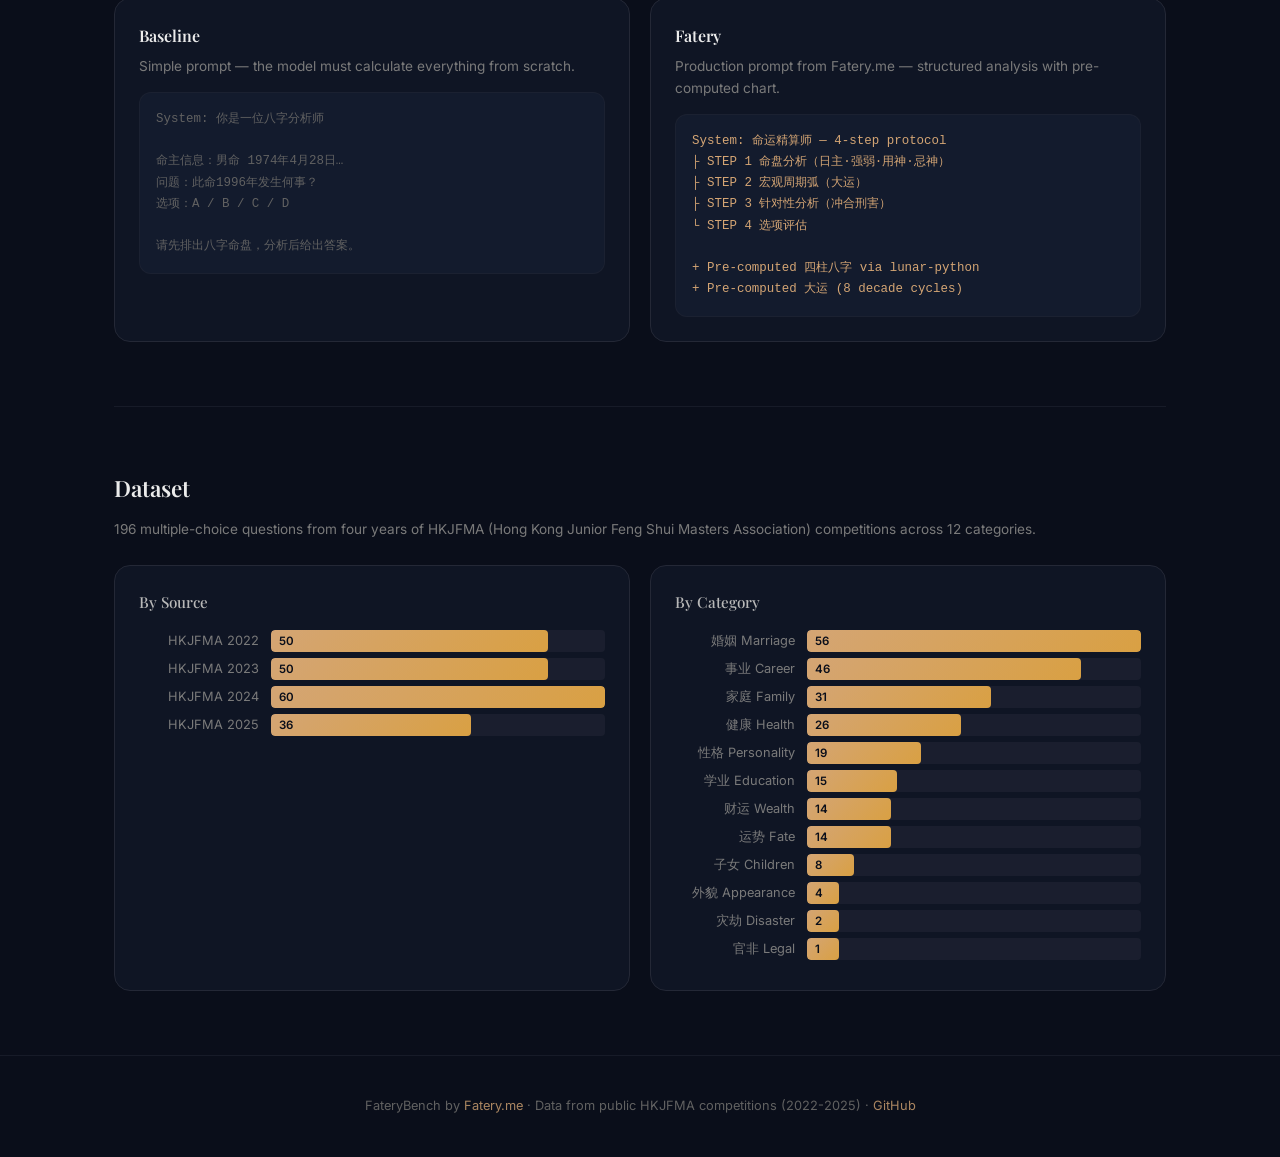
==== commit a22a9e89: "feat: add results explorer, human benchmark, and production fatery prompt - Replace simplified promp" ====
--- a/docs/index.html
+++ b/docs/index.html
@@ -4,35 +4,34 @@
   <meta charset="UTF-8">
   <meta name="viewport" content="width=device-width, initial-scale=1.0">
   <title>FateryBench — Chinese Metaphysics LLM Benchmark</title>
-  <meta name="description" content="The most comprehensive Chinese metaphysics (命理) prediction benchmark for LLMs. 272 questions across 12 categories.">
+  <meta name="description" content="Benchmark for evaluating LLMs on Chinese metaphysics (BaZi) prediction. 196 competition questions from HKJFMA 2022-2025.">
   <link rel="stylesheet" href="style.css">
 </head>
 <body>
 
-<!-- Hero -->
 <header class="hero">
   <div class="container">
     <h1>FateryBench</h1>
     <p class="subtitle">
-      The most comprehensive Chinese metaphysics (命理) prediction benchmark for LLMs.
-      Can AI understand the Four Pillars of Destiny?
+      Can AI master the Four Pillars of Destiny?<br>
+      The first benchmark for Chinese metaphysics prediction.
     </p>
     <div class="stats-row">
       <div class="stat">
-        <div class="number">272</div>
+        <div class="number">196</div>
         <div class="label">Questions</div>
       </div>
       <div class="stat">
-        <div class="number">5</div>
-        <div class="label">Contestants</div>
+        <div class="number">10</div>
+        <div class="label">Models</div>
       </div>
       <div class="stat">
         <div class="number">12</div>
         <div class="label">Categories</div>
       </div>
       <div class="stat">
-        <div class="number">25%</div>
-        <div class="label">Random Baseline</div>
+        <div class="number">60%</div>
+        <div class="label">Human Top 3</div>
       </div>
     </div>
   </div>
@@ -40,14 +39,39 @@
 
 <main class="container">
 
+  <!-- Key Finding -->
+  <section id="finding">
+    <div class="finding-card">
+      <div class="finding-left">
+        <div class="finding-label">Key Finding</div>
+        <div class="finding-stat">+13.8%</div>
+        <div class="finding-desc">accuracy lift with Fatery's prompt engineering and pre-computed BaZi chart data</div>
+      </div>
+      <div class="finding-right">
+        <div class="finding-compare">
+          <div class="compare-item">
+            <span class="compare-label">Baseline</span>
+            <span class="compare-value">30.1%</span>
+          </div>
+          <div class="compare-arrow">&rarr;</div>
+          <div class="compare-item highlight">
+            <span class="compare-label">Fatery</span>
+            <span class="compare-value">43.9%</span>
+          </div>
+        </div>
+      </div>
+    </div>
+  </section>
+
+  <hr class="section-divider">
+
   <!-- Leaderboard -->
   <section id="leaderboard">
     <h2 class="section-title">Leaderboard</h2>
-    <p style="margin-bottom: 20px; color: var(--text-secondary); font-size: 0.9rem;">
-      All models receive the same question with a simple prompt: "你是八字分析师，先排盘再回答".<br>
-      <strong>Fatery</strong> uses the same base model (Gemini 3 Flash) but with professional prompt engineering + pre-computed chart data.
+    <p class="section-note">
+      Scored on 196 HKJFMA competition questions (2022-2025). Celebrity cases excluded due to data contamination.
+      Human reference: HKJFMA 2024 3rd place = 60% (source: <a href="https://arxiv.org/abs/2510.23337" target="_blank">arXiv:2510.23337</a>). Random baseline = 25%.
     </p>
-
     <table class="leaderboard-table" id="leaderboardTable">
       <thead>
         <tr>
@@ -56,70 +80,137 @@
           <th>Provider</th>
           <th>Approach</th>
           <th>Accuracy</th>
-          <th>Correct / Total</th>
+          <th>Score</th>
         </tr>
       </thead>
-      <tbody id="leaderboardBody">
-        <!-- Rendered by JS -->
-      </tbody>
+      <tbody id="leaderboardBody"></tbody>
     </table>
-    <p style="margin-top: 12px; font-size: 0.85rem; color: var(--text-muted);">
-      Results are placeholder — run the benchmark to populate with real data.
+  </section>
+
+  <hr class="section-divider">
+
+  <!-- Fatery Lift -->
+  <section id="lift">
+    <h2 class="section-title">The Fatery Effect</h2>
+    <p class="section-note">
+      Same model (Gemini 3 Flash), same questions.
+      Fatery adds a professional system prompt and pre-computed BaZi chart data — four pillars and Da Yun cycles calculated by a deterministic algorithm.
     </p>
+    <div class="lift-card" id="liftCard"></div>
   </section>
+
+  <hr class="section-divider">
+
+  <!-- Results Explorer -->
+  <section id="explorer">
+    <h2 class="section-title">Results Explorer</h2>
+    <p class="section-note">
+      Browse every question and see how each model answered. Click a row to expand the full case.
+    </p>
+
+    <!-- Filters -->
+    <div class="explorer-filters">
+      <div class="filter-group">
+        <label>Source</label>
+        <select id="filterSource">
+          <option value="all">All Sources</option>
+        </select>
+      </div>
+      <div class="filter-group">
+        <label>Category</label>
+        <select id="filterCategory">
+          <option value="all">All Categories</option>
+        </select>
+      </div>
+      <div class="filter-group">
+        <label>Model Focus</label>
+        <select id="filterModel">
+          <option value="all">All Models</option>
+        </select>
+      </div>
+      <div class="filter-group">
+        <label>Show</label>
+        <select id="filterCorrectness">
+          <option value="all">All Questions</option>
+          <option value="hard">Hardest (no model correct)</option>
+          <option value="easy">Easiest (all models correct)</option>
+          <option value="fatery-only">Only Fatery correct</option>
+        </select>
+      </div>
+      <div class="filter-stats" id="filterStats"></div>
+    </div>
+
+    <!-- Explorer Table -->
+    <div class="explorer-table-wrap">
+      <table class="explorer-table" id="explorerTable">
+        <thead>
+          <tr>
+            <th class="col-id">ID</th>
+            <th class="col-source">Source</th>
+            <th class="col-cat">Category</th>
+            <th class="col-question">Question</th>
+            <th class="col-answer">Answer</th>
+            <th class="col-models" id="modelHeaders"></th>
+          </tr>
+        </thead>
+        <tbody id="explorerBody"></tbody>
+      </table>
+    </div>
+
+    <div class="explorer-pagination" id="explorerPagination"></div>
+  </section>
+
+  <hr class="section-divider">
 
   <!-- How it works -->
   <section id="approach">
     <h2 class="section-title">Baseline vs. Fatery</h2>
+    <div class="approach-grid">
+      <div class="approach-card">
+        <h3>Baseline</h3>
+        <p class="desc">Simple prompt — the model must calculate everything from scratch.</p>
+        <div class="code-block muted">
+          System: 你是一位八字分析师<br><br>
+          命主信息：男命 1974年4月28日…<br>
+          问题：此命1996年发生何事？<br>
+          选项：A / B / C / D<br><br>
+          请先排出八字命盘，分析后给出答案。
+        </div>
+      </div>
+      <div class="approach-card">
+        <h3>Fatery</h3>
+        <p class="desc">Production prompt from Fatery.me — structured analysis with pre-computed chart.</p>
+        <div class="code-block accent">
+          System: 命运精算师 — 4-step protocol<br>
+          ├ STEP 1  命盘分析（日主·强弱·用神·忌神）<br>
+          ├ STEP 2  宏观周期弧（大运）<br>
+          ├ STEP 3  针对性分析（冲合刑害）<br>
+          └ STEP 4  选项评估<br><br>
+          + Pre-computed 四柱八字 via lunar-python<br>
+          + Pre-computed 大运 (8 decade cycles)
+        </div>
+      </div>
+    </div>
+  </section>
+
+  <hr class="section-divider">
+
+  <!-- Dataset -->
+  <section id="dataset">
+    <h2 class="section-title">Dataset</h2>
+    <p class="section-note">
+      196 multiple-choice questions from four years of HKJFMA (Hong Kong Junior Feng Shui Masters Association) competitions across 12 categories.
+    </p>
     <div class="charts-grid">
       <div class="chart-card">
-        <h3>Baseline (All Models)</h3>
-        <p style="color: var(--text-secondary); font-size: 0.9rem; margin-bottom: 12px;">
-          Same simple prompt for every model:
-        </p>
-        <div style="background: var(--bg-secondary); border-radius: 8px; padding: 16px; font-family: monospace; font-size: 0.8rem; color: var(--text-muted); line-height: 1.5;">
-          System: "你是一位八字分析师，先排盘分析再回答"<br><br>
-          命主信息：男命：1974年4月28日...<br>
-          问题：此命1996年发生何事？<br>
-          选项：A/B/C/D<br>
-          请先排出八字命盘，分析后给出答案。
-        </div>
+        <h3>By Source</h3>
+        <div class="bar-chart" id="sourceChart"></div>
       </div>
       <div class="chart-card">
-        <h3>Fatery (Gemini 3 Flash + Prompt + Chart)</h3>
-        <p style="color: var(--text-secondary); font-size: 0.9rem; margin-bottom: 12px;">
-          Professional prompt engineering + pre-computed bazi chart:
-        </p>
-        <div style="background: var(--bg-secondary); border-radius: 8px; padding: 16px; font-family: monospace; font-size: 0.8rem; color: var(--accent-light); line-height: 1.5;">
-          System: "命运精算师" — 6-step analysis framework<br><br>
-          + Pre-computed chart data (排盘结果)<br>
-          + Structured STEP 1-4 analysis pipeline<br>
-          + Category-specific analysis strategies<br>
-          + Option-by-option evaluation
-        </div>
+        <h3>By Category</h3>
+        <div class="bar-chart" id="categoryChart"></div>
       </div>
     </div>
-  </section>
-
-  <!-- Dataset Overview -->
-  <section id="dataset">
-    <h2 class="section-title">Dataset Overview</h2>
-    <div class="charts-grid">
-      <div class="chart-card">
-        <h3>Questions by Source</h3>
-        <div class="bar-chart" id="sourceChart"></div>
-      </div>
-      <div class="chart-card">
-        <h3>Questions by Category</h3>
-        <div class="bar-chart" id="categoryChart"></div>
-      </div>
-    </div>
-  </section>
-
-  <!-- Sample Questions -->
-  <section id="samples">
-    <h2 class="section-title">Sample Questions</h2>
-    <div id="sampleQuestions"></div>
   </section>
 
 </main>
@@ -128,91 +219,342 @@
   <div class="container">
     <p>
       FateryBench by <a href="https://fatery.me" target="_blank">Fatery.me</a>
-      · Inspired by <a href="https://github.com/DestinyLinker/ftbench" target="_blank">ftbench</a>
-      · <a href="https://github.com/Vitozhu04/fatery-bench" target="_blank">GitHub</a>
-    </p>
-    <p style="margin-top: 8px;">
-      Data sourced from public HKJFMA competitions and verified public records.
+      &middot; Data from public HKJFMA competitions (2022-2025)
+      &middot; <a href="https://github.com/Vitozhu04/fatery-bench" target="_blank">GitHub</a>
     </p>
   </div>
 </footer>
 
 <script src="data.js"></script>
+<script src="details_data.js"></script>
 <script>
 (function() {
   'use strict';
 
-  // --- Leaderboard ---
+  /* --- Leaderboard --- */
   function renderLeaderboard() {
-    const tbody = document.getElementById('leaderboardBody');
-    const rows = [...BENCHMARK_DATA.results].sort((a, b) => b.accuracy - a.accuracy);
-
-    tbody.innerHTML = rows.map((r, i) => {
-      const rank = i + 1;
-      const rankClass = rank <= 3 ? `rank-${rank}` : '';
-      const acc = r.accuracy;
-      const accStr = acc > 0 ? `${(acc * 100).toFixed(1)}%` : '—';
-      const barWidth = Math.max(acc * 200, 0);
-      const badge = r.isFatery ? '<span class="fatery-badge">Fatery</span>' : '';
-      const approach = r.isFatery ? 'Pro Prompt + Chart' : 'Baseline';
-
-      return `<tr>
-        <td class="rank ${rankClass}">${rank}</td>
-        <td><span class="model-name">${r.model}</span>${badge}</td>
-        <td class="model-provider">${r.provider}</td>
-        <td style="font-size: 0.85rem; color: var(--text-secondary)">${approach}</td>
-        <td class="accuracy-cell">
-          ${acc > 0 ? accStr : '<span class="no-data">Pending</span>'}
-          ${acc > 0 ? `<span class="accuracy-bar" style="width:${barWidth}px"></span>` : ''}
-        </td>
-        <td>${acc > 0 ? `${r.correct} / ${r.total}` : '—'}</td>
-      </tr>`;
+    var tbody = document.getElementById('leaderboardBody');
+    var rows = BENCHMARK_DATA.results.slice().sort(function(a, b) { return b.accuracy - a.accuracy; });
+
+    tbody.innerHTML = rows.map(function(r, i) {
+      var rank = i + 1;
+      var isHuman = r.isHuman;
+      var rankClass = isHuman ? '' : (rank <= 3 ? 'rank-' + rank : '');
+      var accStr = (r.accuracy * 100).toFixed(1) + '%';
+      var barW = Math.max(r.accuracy * 180, 0);
+      var badge = r.isFatery ? '<span class="fatery-badge">Fatery</span>' : '';
+      var humanBadge = isHuman ? '<span class="human-badge">Human</span>' : '';
+      var approach = isHuman ? 'Competition' : (r.isFatery ? 'Prompt + Chart' : 'Baseline');
+      var note = r.note ? ' <span class="note-icon" title="' + r.note + '">&#9888;</span>' : '';
+      var rowClass = isHuman ? 'human-row' : '';
+      var scoreStr = isHuman ? r.correct + ' / ' + r.total : r.correct + ' / ' + r.total;
+      var displayRank = isHuman ? '-' : rank;
+
+      return '<tr class="' + rowClass + '">'
+        + '<td class="rank ' + rankClass + '">' + displayRank + '</td>'
+        + '<td><span class="model-name">' + r.model + '</span>' + badge + humanBadge + note + '</td>'
+        + '<td class="model-provider">' + r.provider + '</td>'
+        + '<td class="approach-label">' + approach + '</td>'
+        + '<td class="accuracy-cell">' + accStr + '<span class="accuracy-bar' + (isHuman ? ' human' : '') + '" style="width:' + barW + 'px"></span></td>'
+        + '<td>' + scoreStr + '</td>'
+        + '</tr>';
     }).join('');
   }
 
-  // --- Charts ---
-  function renderBarChart(containerId, data) {
-    const container = document.getElementById(containerId);
-    const maxVal = Math.max(...Object.values(data));
-    container.innerHTML = Object.entries(data).map(([label, count]) => {
-      const pct = (count / maxVal * 100).toFixed(0);
-      return `<div class="bar-item">
-        <span class="bar-label">${label}</span>
-        <div class="bar-track">
-          <div class="bar-fill" style="width:${pct}%">${count}</div>
-        </div>
-      </div>`;
+  /* --- Lift --- */
+  function renderLift() {
+    var card = document.getElementById('liftCard');
+    var d = BENCHMARK_DATA.fateryLift;
+    var scale = 0.70;
+    var bPct = (d.baseline.accuracy / scale * 100).toFixed(0);
+    var fPct = (d.fatery.accuracy / scale * 100).toFixed(0);
+    var hPct = (0.60 / scale * 100).toFixed(0);
+
+    card.innerHTML = '<div class="lift-header">'
+      + '<span class="lift-model">' + d.model + '</span>'
+      + '<span class="lift-sub">on ' + d.total + ' competition questions</span>'
+      + '</div>'
+      + '<div class="lift-bars">'
+      + '<div class="lift-row">'
+      + '  <span class="lift-row-label">Baseline</span>'
+      + '  <div class="lift-bar-track"><div class="lift-bar-fill baseline" style="width:' + bPct + '%"><span>' + (d.baseline.accuracy * 100).toFixed(1) + '%</span></div></div>'
+      + '  <span style="width:56px"></span>'
+      + '</div>'
+      + '<div class="lift-row">'
+      + '  <span class="lift-row-label">Fatery</span>'
+      + '  <div class="lift-bar-track"><div class="lift-bar-fill fatery" style="width:' + fPct + '%"><span>' + (d.fatery.accuracy * 100).toFixed(1) + '%</span></div></div>'
+      + '  <span class="lift-delta">+' + d.delta + '</span>'
+      + '</div>'
+      + '<div class="lift-row">'
+      + '  <span class="lift-row-label">Human Top 3</span>'
+      + '  <div class="lift-bar-track"><div class="lift-bar-fill human-bar" style="width:' + hPct + '%"><span>60.0%</span></div></div>'
+      + '  <span style="width:56px"></span>'
+      + '</div>'
+      + '</div>';
+  }
+
+  /* --- Bar Charts --- */
+  function renderBarChart(id, data) {
+    var el = document.getElementById(id);
+    var max = Math.max.apply(null, Object.values(data));
+    el.innerHTML = Object.entries(data).map(function(e) {
+      var pct = (e[1] / max * 100).toFixed(0);
+      return '<div class="bar-item">'
+        + '<span class="bar-label">' + e[0] + '</span>'
+        + '<div class="bar-track"><div class="bar-fill" style="width:' + pct + '%">' + e[1] + '</div></div>'
+        + '</div>';
     }).join('');
   }
 
-  // --- Sample Questions ---
-  function renderSamples() {
-    const container = document.getElementById('sampleQuestions');
-    container.innerHTML = BENCHMARK_DATA.sampleQuestions.map(q => {
-      return `<div class="sample-question">
-        <div class="meta">
-          <span class="tag">${q.source}</span>
-          <span class="tag">${q.category}</span>
-          <span class="tag">${q.id}</span>
-        </div>
-        <div class="birth-info">${q.birth}</div>
-        <div class="q-text">${q.question}</div>
-        <ul class="options">
-          ${q.options.map(opt => {
-            const letter = opt.charAt(0);
-            const isCorrect = letter === q.answer;
-            return `<li class="${isCorrect ? 'correct' : ''}">${opt}${isCorrect ? ' ✓' : ''}</li>`;
-          }).join('')}
-        </ul>
-      </div>`;
+  /* ============================
+     Results Explorer
+     ============================ */
+  var PAGE_SIZE = 20;
+  var currentPage = 0;
+  var filteredQuestions = [];
+
+  function getModels() {
+    return typeof DETAIL_DATA !== 'undefined' ? DETAIL_DATA.models : [];
+  }
+
+  function getQuestions() {
+    return typeof DETAIL_DATA !== 'undefined' ? DETAIL_DATA.questions : [];
+  }
+
+  function initExplorer() {
+    if (typeof DETAIL_DATA === 'undefined') {
+      document.getElementById('explorer').style.display = 'none';
+      return;
+    }
+
+    var models = getModels();
+    var questions = getQuestions();
+
+    // Populate model headers
+    var headerRow = document.querySelector('#explorerTable thead tr');
+    // Remove old model headers
+    var existingModelTh = document.getElementById('modelHeaders');
+    if (existingModelTh) existingModelTh.remove();
+    // Add model column headers
+    models.forEach(function(m) {
+      var th = document.createElement('th');
+      th.className = 'col-model';
+      var modeLabel = m.mode === 'fatery' ? ' (F)' : '';
+      th.innerHTML = '<span class="model-col-name">' + m.name + modeLabel + '</span>'
+        + '<span class="model-col-acc">' + (m.accuracy * 100).toFixed(1) + '%</span>';
+      headerRow.appendChild(th);
+    });
+
+    // Populate filter dropdowns
+    var sources = {};
+    var categories = {};
+    questions.forEach(function(q) {
+      sources[q.source] = (sources[q.source] || 0) + 1;
+      categories[q.category] = (categories[q.category] || 0) + 1;
+    });
+
+    var srcSelect = document.getElementById('filterSource');
+    Object.keys(sources).sort().forEach(function(s) {
+      var opt = document.createElement('option');
+      opt.value = s;
+      opt.textContent = s + ' (' + sources[s] + ')';
+      srcSelect.appendChild(opt);
+    });
+
+    var catSelect = document.getElementById('filterCategory');
+    Object.keys(categories).sort().forEach(function(c) {
+      var opt = document.createElement('option');
+      opt.value = c;
+      opt.textContent = c + ' (' + categories[c] + ')';
+      catSelect.appendChild(opt);
+    });
+
+    var modelSelect = document.getElementById('filterModel');
+    models.forEach(function(m) {
+      var opt = document.createElement('option');
+      opt.value = m.key;
+      var modeLabel = m.mode === 'fatery' ? ' (Fatery)' : '';
+      opt.textContent = m.name + modeLabel + ' — ' + (m.accuracy * 100).toFixed(1) + '%';
+      modelSelect.appendChild(opt);
+    });
+
+    // Bind filter events
+    ['filterSource', 'filterCategory', 'filterModel', 'filterCorrectness'].forEach(function(id) {
+      document.getElementById(id).addEventListener('change', function() {
+        currentPage = 0;
+        applyFilters();
+      });
+    });
+
+    applyFilters();
+  }
+
+  function applyFilters() {
+    var questions = getQuestions();
+    var models = getModels();
+    var srcVal = document.getElementById('filterSource').value;
+    var catVal = document.getElementById('filterCategory').value;
+    var modelVal = document.getElementById('filterModel').value;
+    var correctVal = document.getElementById('filterCorrectness').value;
+
+    filteredQuestions = questions.filter(function(q) {
+      if (srcVal !== 'all' && q.source !== srcVal) return false;
+      if (catVal !== 'all' && q.category !== catVal) return false;
+
+      if (correctVal === 'hard') {
+        // No model got it right
+        var anyCorrect = models.some(function(m) {
+          return q.models[m.key] && q.models[m.key].correct;
+        });
+        if (anyCorrect) return false;
+      } else if (correctVal === 'easy') {
+        // All models got it right
+        var allCorrect = models.every(function(m) {
+          return q.models[m.key] && q.models[m.key].correct;
+        });
+        if (!allCorrect) return false;
+      } else if (correctVal === 'fatery-only') {
+        // Only fatery got it right
+        var fateryCorrect = q.models['fatery'] && q.models['fatery'].correct;
+        if (!fateryCorrect) return false;
+        var othersAllWrong = models.filter(function(m) { return m.key !== 'fatery'; }).every(function(m) {
+          return !q.models[m.key] || !q.models[m.key].correct;
+        });
+        if (!othersAllWrong) return false;
+      }
+
+      if (modelVal !== 'all') {
+        // Show only questions where this specific model got it wrong (interesting cases)
+        // Actually, just show all but highlight
+      }
+
+      return true;
+    });
+
+    // Update stats
+    var statsEl = document.getElementById('filterStats');
+    statsEl.textContent = filteredQuestions.length + ' / ' + questions.length + ' questions';
+
+    renderExplorerPage();
+  }
+
+  function renderExplorerPage() {
+    var models = getModels();
+    var tbody = document.getElementById('explorerBody');
+    var start = currentPage * PAGE_SIZE;
+    var end = Math.min(start + PAGE_SIZE, filteredQuestions.length);
+    var pageQuestions = filteredQuestions.slice(start, end);
+
+    tbody.innerHTML = pageQuestions.map(function(q) {
+      var modelCells = models.map(function(m) {
+        var ans = q.models[m.key];
+        if (!ans || ans.predicted === '-') {
+          return '<td class="model-cell empty">-</td>';
+        }
+        var cls = ans.correct ? 'correct' : 'wrong';
+        return '<td class="model-cell ' + cls + '">' + ans.predicted + '</td>';
+      }).join('');
+
+      return '<tr class="explorer-row" data-qid="' + q.id + '">'
+        + '<td class="col-id">' + q.id.replace('fb_', '') + '</td>'
+        + '<td class="col-source">' + q.source.replace('HKJFMA ', "'") + '</td>'
+        + '<td class="col-cat">' + q.category + '</td>'
+        + '<td class="col-question">' + truncate(q.question, 40) + '</td>'
+        + '<td class="col-answer correct-answer">' + q.answer + '</td>'
+        + modelCells
+        + '</tr>'
+        + '<tr class="explorer-detail" id="detail-' + q.id + '" style="display:none">'
+        + '<td colspan="' + (5 + models.length) + '">'
+        + renderQuestionDetail(q, models)
+        + '</td>'
+        + '</tr>';
     }).join('');
-  }
-
-  // --- Init ---
+
+    // Bind click to toggle detail
+    var rows = tbody.querySelectorAll('.explorer-row');
+    rows.forEach(function(row) {
+      row.addEventListener('click', function() {
+        var qid = this.getAttribute('data-qid');
+        var detail = document.getElementById('detail-' + qid);
+        if (detail) {
+          var isVisible = detail.style.display !== 'none';
+          detail.style.display = isVisible ? 'none' : 'table-row';
+          this.classList.toggle('expanded', !isVisible);
+        }
+      });
+    });
+
+    renderPagination();
+  }
+
+  function renderQuestionDetail(q, models) {
+    var optionsHtml = q.options.map(function(o) {
+      var letter = o.charAt(0);
+      var isCorrect = letter === q.answer;
+      var cls = isCorrect ? 'detail-option correct' : 'detail-option';
+      var check = isCorrect ? ' &#10003;' : '';
+      return '<div class="' + cls + '">' + o + check + '</div>';
+    }).join('');
+
+    var modelResultsHtml = models.map(function(m) {
+      var ans = q.models[m.key];
+      if (!ans || ans.predicted === '-') return '';
+      var cls = ans.correct ? 'correct' : 'wrong';
+      var modeLabel = m.mode === 'fatery' ? ' (Fatery)' : '';
+      return '<div class="detail-model-result ' + cls + '">'
+        + '<span class="detail-model-name">' + m.name + modeLabel + '</span>'
+        + '<span class="detail-model-answer">' + ans.predicted + '</span>'
+        + '<span class="detail-model-status">' + (ans.correct ? 'Correct' : 'Wrong') + '</span>'
+        + '</div>';
+    }).join('');
+
+    return '<div class="detail-content">'
+      + '<div class="detail-left">'
+      + '<div class="detail-birth">' + q.birth + '</div>'
+      + '<div class="detail-q">' + q.question + '</div>'
+      + '<div class="detail-options">' + optionsHtml + '</div>'
+      + '</div>'
+      + '<div class="detail-right">'
+      + '<div class="detail-models-title">Model Answers</div>'
+      + '<div class="detail-models-list">' + modelResultsHtml + '</div>'
+      + '</div>'
+      + '</div>';
+  }
+
+  function renderPagination() {
+    var el = document.getElementById('explorerPagination');
+    var totalPages = Math.ceil(filteredQuestions.length / PAGE_SIZE);
+    if (totalPages <= 1) {
+      el.innerHTML = '';
+      return;
+    }
+
+    var buttons = [];
+    for (var i = 0; i < totalPages; i++) {
+      var cls = i === currentPage ? 'page-btn active' : 'page-btn';
+      buttons.push('<button class="' + cls + '" data-page="' + i + '">' + (i + 1) + '</button>');
+    }
+    el.innerHTML = buttons.join('');
+
+    el.querySelectorAll('.page-btn').forEach(function(btn) {
+      btn.addEventListener('click', function() {
+        currentPage = parseInt(this.getAttribute('data-page'));
+        renderExplorerPage();
+        document.getElementById('explorer').scrollIntoView({ behavior: 'smooth' });
+      });
+    });
+  }
+
+  function truncate(str, len) {
+    return str.length > len ? str.substring(0, len) + '...' : str;
+  }
+
+  /* --- Init --- */
   renderLeaderboard();
+  renderLift();
   renderBarChart('sourceChart', BENCHMARK_DATA.dataset.sources);
   renderBarChart('categoryChart', BENCHMARK_DATA.dataset.categories);
-  renderSamples();
+  initExplorer();
 })();
 </script>
 
--- a/docs/style.css
+++ b/docs/style.css
@@ -1,37 +1,49 @@
-/* FateryBench Leaderboard — Minimal, elegant dark theme */
+/* FateryBench — matches Fatery.me design system */
+
+@import url('https://fonts.googleapis.com/css2?family=Inter:wght@300;400;500;600&family=Playfair+Display:ital,wght@0,400;0,500;0,600;0,700;1,400&display=swap');
 
 :root {
-  --bg-primary: #0a0a0f;
-  --bg-secondary: #12121a;
-  --bg-card: #16161f;
-  --bg-hover: #1e1e2a;
-  --border: #2a2a3a;
-  --text-primary: #e8e8f0;
-  --text-secondary: #8888a0;
-  --text-muted: #555566;
-  --accent: #6c5ce7;
-  --accent-light: #a29bfe;
-  --accent-glow: rgba(108, 92, 231, 0.15);
-  --gold: #f0c040;
-  --silver: #c0c0d0;
-  --bronze: #cd7f32;
-  --green: #2ecc71;
-  --red: #e74c3c;
-  --fatery-gradient: linear-gradient(135deg, #6c5ce7, #a29bfe);
-  --radius: 12px;
-  --radius-sm: 8px;
-  --max-width: 1200px;
+  --bg: #0A0E1A;
+  --bg-card: #0F1524;
+  --bg-surface: #131B2D;
+  --bg-muted: #1A1E2E;
+  --bg-secondary: #1F1F2E;
+  --border: #242836;
+  --border-light: rgba(36, 40, 54, 0.5);
+  --text: #EBEBEB;
+  --text-secondary: #B8B8B8;
+  --text-muted: #7A7A7A;
+  --text-dim: #616161;
+  --primary: #D4A574;
+  --primary-dim: rgba(212, 165, 116, 0.15);
+  --primary-glow: rgba(217, 160, 67, 0.08);
+  --accent-blue: #5B7FC7;
+  --glow-warm: #D9A043;
+  --glow-cool: #4B8FD4;
+  --green: #4CAF50;
+  --red: #E57373;
+  --gold: #D4A574;
+  --silver: #B8B8B8;
+  --bronze: #A0826D;
+  --human-blue: #64B5F6;
+  --radius: 1rem;
+  --radius-sm: calc(1rem - 4px);
+  --max-width: 1100px;
+  --font-serif: 'Playfair Display', Georgia, serif;
+  --font-sans: 'Inter', -apple-system, BlinkMacSystemFont, sans-serif;
 }
 
 * { margin: 0; padding: 0; box-sizing: border-box; }
 
 body {
-  font-family: -apple-system, BlinkMacSystemFont, 'Segoe UI', system-ui, sans-serif;
-  background: var(--bg-primary);
-  color: var(--text-primary);
+  font-family: var(--font-sans);
+  background: var(--bg);
+  color: var(--text);
   line-height: 1.6;
   -webkit-font-smoothing: antialiased;
 }
+
+a { color: var(--primary); }
 
 .container {
   max-width: var(--max-width);
@@ -42,103 +54,190 @@
 /* --- Hero --- */
 .hero {
   text-align: center;
-  padding: 80px 0 60px;
+  padding: 80px 0 48px;
   position: relative;
 }
 
 .hero::before {
   content: '';
   position: absolute;
-  top: 0; left: 50%;
+  top: -100px; left: 50%;
   transform: translateX(-50%);
-  width: 600px; height: 600px;
-  background: radial-gradient(circle, var(--accent-glow) 0%, transparent 70%);
+  width: 700px; height: 500px;
+  background: radial-gradient(ellipse, var(--primary-glow) 0%, transparent 70%);
   pointer-events: none;
 }
 
 .hero h1 {
-  font-size: 3rem;
-  font-weight: 800;
-  letter-spacing: -0.02em;
+  font-family: var(--font-serif);
+  font-size: 3.2rem;
+  font-weight: 700;
+  letter-spacing: -0.01em;
   margin-bottom: 16px;
-  background: var(--fatery-gradient);
-  -webkit-background-clip: text;
-  -webkit-text-fill-color: transparent;
-  background-clip: text;
+  color: var(--primary);
 }
 
 .hero .subtitle {
+  font-size: 1.1rem;
+  color: var(--text-muted);
+  max-width: 520px;
+  margin: 0 auto 48px;
+  font-weight: 300;
+  line-height: 1.7;
+}
+
+.stats-row {
+  display: flex;
+  justify-content: center;
+  gap: 56px;
+  flex-wrap: wrap;
+}
+
+.stat { text-align: center; }
+
+.stat .number {
+  font-family: var(--font-serif);
+  font-size: 2.4rem;
+  font-weight: 600;
+  color: var(--text);
+}
+
+.stat .label {
+  font-size: 0.75rem;
+  color: var(--text-dim);
+  text-transform: uppercase;
+  letter-spacing: 0.12em;
+  margin-top: 2px;
+}
+
+/* --- Section --- */
+section { margin-bottom: 64px; }
+
+.section-title {
+  font-family: var(--font-serif);
+  font-size: 1.4rem;
+  font-weight: 600;
+  margin-bottom: 12px;
+  color: var(--text);
+}
+
+.section-note {
+  margin-bottom: 24px;
+  color: var(--text-muted);
+  font-size: 0.85rem;
+  line-height: 1.6;
+}
+
+.section-note a {
+  color: var(--primary);
+  text-decoration: none;
+  opacity: 0.8;
+}
+
+.section-note a:hover {
+  opacity: 1;
+  text-decoration: underline;
+}
+
+.section-divider {
+  border: none;
+  border-top: 1px solid var(--border-light);
+  margin-bottom: 64px;
+}
+
+/* --- Key Finding --- */
+.finding-card {
+  display: flex;
+  align-items: center;
+  gap: 48px;
+  background: var(--bg-card);
+  border: 1px solid var(--border);
+  border-radius: var(--radius);
+  padding: 36px 44px;
+  position: relative;
+  overflow: hidden;
+}
+
+.finding-card::before {
+  content: '';
+  position: absolute;
+  top: 0; left: 0;
+  width: 3px; height: 100%;
+  background: var(--primary);
+}
+
+.finding-left { flex-shrink: 0; }
+
+.finding-label {
+  font-size: 0.7rem;
+  text-transform: uppercase;
+  letter-spacing: 0.15em;
+  color: var(--primary);
+  margin-bottom: 8px;
+}
+
+.finding-stat {
+  font-family: var(--font-serif);
+  font-size: 3.5rem;
+  font-weight: 700;
+  color: var(--primary);
+  line-height: 1;
+}
+
+.finding-desc {
+  color: var(--text-muted);
+  font-size: 0.9rem;
+  margin-top: 10px;
+  max-width: 260px;
+  line-height: 1.5;
+}
+
+.finding-right { flex: 1; }
+
+.finding-compare {
+  display: flex;
+  align-items: center;
+  gap: 20px;
+}
+
+.compare-item {
+  flex: 1;
+  background: var(--bg-surface);
+  border: 1px solid var(--border);
+  border-radius: var(--radius-sm);
+  padding: 18px 20px;
+  text-align: center;
+}
+
+.compare-item.highlight {
+  border-color: var(--primary);
+  background: var(--primary-dim);
+}
+
+.compare-label {
+  display: block;
+  font-size: 0.7rem;
+  color: var(--text-dim);
+  letter-spacing: 0.05em;
+  text-transform: uppercase;
+  margin-bottom: 6px;
+}
+
+.compare-value {
+  font-family: var(--font-serif);
+  font-size: 1.8rem;
+  font-weight: 600;
+  color: var(--text);
+}
+
+.compare-item.highlight .compare-value {
+  color: var(--primary);
+}
+
+.compare-arrow {
   font-size: 1.2rem;
-  color: var(--text-secondary);
-  max-width: 640px;
-  margin: 0 auto 40px;
-}
-
-.stats-row {
-  display: flex;
-  justify-content: center;
-  gap: 48px;
-  flex-wrap: wrap;
-}
-
-.stat {
-  text-align: center;
-}
-
-.stat .number {
-  font-size: 2.5rem;
-  font-weight: 700;
-  color: var(--accent-light);
-}
-
-.stat .label {
-  font-size: 0.85rem;
-  color: var(--text-muted);
-  text-transform: uppercase;
-  letter-spacing: 0.08em;
-}
-
-/* --- Section --- */
-section {
-  margin-bottom: 60px;
-}
-
-.section-title {
-  font-size: 1.5rem;
-  font-weight: 700;
-  margin-bottom: 24px;
-  padding-bottom: 12px;
-  border-bottom: 1px solid var(--border);
-}
-
-/* --- Mode Tabs --- */
-.mode-tabs {
-  display: flex;
-  gap: 8px;
-  margin-bottom: 24px;
-  flex-wrap: wrap;
-}
-
-.mode-tab {
-  padding: 8px 20px;
-  border-radius: 24px;
-  border: 1px solid var(--border);
-  background: var(--bg-secondary);
-  color: var(--text-secondary);
-  cursor: pointer;
-  font-size: 0.9rem;
-  transition: all 0.2s;
-}
-
-.mode-tab:hover {
-  border-color: var(--accent);
-  color: var(--text-primary);
-}
-
-.mode-tab.active {
-  background: var(--accent);
-  color: white;
-  border-color: var(--accent);
+  color: var(--text-dim);
+  flex-shrink: 0;
 }
 
 /* --- Leaderboard Table --- */
@@ -152,22 +251,15 @@
 }
 
 .leaderboard-table thead th {
-  background: var(--bg-secondary);
-  padding: 14px 16px;
+  background: var(--bg-surface);
+  padding: 12px 16px;
   text-align: left;
-  font-size: 0.8rem;
-  text-transform: uppercase;
-  letter-spacing: 0.06em;
-  color: var(--text-muted);
+  font-size: 0.7rem;
+  text-transform: uppercase;
+  letter-spacing: 0.1em;
+  color: var(--text-dim);
   border-bottom: 1px solid var(--border);
-}
-
-.leaderboard-table thead th.sortable {
-  cursor: pointer;
-}
-
-.leaderboard-table thead th.sortable:hover {
-  color: var(--text-primary);
+  font-weight: 500;
 }
 
 .leaderboard-table tbody tr {
@@ -175,13 +267,13 @@
 }
 
 .leaderboard-table tbody tr:hover {
-  background: var(--bg-hover);
+  background: var(--bg-surface);
 }
 
 .leaderboard-table tbody td {
   padding: 14px 16px;
-  border-bottom: 1px solid var(--border);
-  font-size: 0.95rem;
+  border-bottom: 1px solid var(--border-light);
+  font-size: 0.9rem;
 }
 
 .leaderboard-table tbody tr:last-child td {
@@ -189,61 +281,231 @@
 }
 
 .rank {
-  font-weight: 700;
-  width: 50px;
-  text-align: center;
+  font-family: var(--font-serif);
+  font-weight: 600;
+  width: 48px;
+  text-align: center;
+  font-size: 1rem;
 }
 
 .rank-1 { color: var(--gold); }
 .rank-2 { color: var(--silver); }
 .rank-3 { color: var(--bronze); }
 
-.model-name {
-  font-weight: 600;
-}
+.model-name { font-weight: 500; }
 
 .model-provider {
   font-size: 0.8rem;
-  color: var(--text-muted);
+  color: var(--text-dim);
 }
 
 .fatery-badge {
   display: inline-block;
   padding: 2px 8px;
   border-radius: 4px;
-  background: var(--accent-glow);
-  border: 1px solid var(--accent);
-  color: var(--accent-light);
-  font-size: 0.7rem;
+  background: var(--primary-dim);
+  border: 1px solid rgba(212, 165, 116, 0.3);
+  color: var(--primary);
+  font-size: 0.65rem;
   font-weight: 600;
   margin-left: 8px;
   text-transform: uppercase;
+  letter-spacing: 0.05em;
+}
+
+.human-badge {
+  display: inline-block;
+  padding: 2px 8px;
+  border-radius: 4px;
+  background: rgba(100, 181, 246, 0.12);
+  border: 1px solid rgba(100, 181, 246, 0.3);
+  color: var(--human-blue);
+  font-size: 0.65rem;
+  font-weight: 600;
+  margin-left: 8px;
+  text-transform: uppercase;
+  letter-spacing: 0.05em;
+}
+
+.human-row td {
+  border-bottom: 2px dashed rgba(100, 181, 246, 0.2) !important;
+}
+
+.human-row .model-name {
+  color: var(--human-blue);
+}
+
+.accuracy-bar.human {
+  background: var(--human-blue);
+}
+
+.note-icon {
+  cursor: help;
+  font-size: 0.75rem;
+  margin-left: 4px;
+  opacity: 0.5;
 }
 
 .accuracy-cell {
-  font-family: 'SF Mono', 'Fira Code', monospace;
-  font-weight: 600;
+  font-family: var(--font-sans);
+  font-weight: 600;
+  font-variant-numeric: tabular-nums;
 }
 
 .accuracy-bar {
   display: inline-block;
-  height: 4px;
+  height: 3px;
   border-radius: 2px;
-  background: var(--accent);
+  background: var(--primary);
   margin-left: 8px;
   vertical-align: middle;
-}
-
-.no-data {
+  opacity: 0.6;
+}
+
+.approach-label {
+  font-size: 0.8rem;
+  color: var(--text-dim);
+}
+
+/* --- Lift Section --- */
+.lift-card {
+  background: var(--bg-card);
+  border: 1px solid var(--border);
+  border-radius: var(--radius);
+  padding: 28px 32px;
+}
+
+.lift-header {
+  display: flex;
+  align-items: baseline;
+  gap: 12px;
+  margin-bottom: 20px;
+}
+
+.lift-model {
+  font-family: var(--font-serif);
+  font-size: 1.1rem;
+  font-weight: 600;
+}
+
+.lift-sub {
+  font-size: 0.8rem;
+  color: var(--text-dim);
+}
+
+.lift-bars {
+  display: flex;
+  flex-direction: column;
+  gap: 8px;
+}
+
+.lift-row {
+  display: flex;
+  align-items: center;
+  gap: 14px;
+}
+
+.lift-row-label {
+  width: 90px;
+  font-size: 0.75rem;
+  color: var(--text-dim);
+  text-transform: uppercase;
+  letter-spacing: 0.08em;
+  text-align: right;
+  flex-shrink: 0;
+}
+
+.lift-bar-track {
+  flex: 1;
+  height: 28px;
+  background: var(--bg-muted);
+  border-radius: 6px;
+  overflow: hidden;
+  position: relative;
+}
+
+.lift-bar-fill {
+  height: 100%;
+  border-radius: 6px;
+  display: flex;
+  align-items: center;
+  padding: 0 12px;
+  font-size: 0.8rem;
+  font-weight: 600;
+  transition: width 0.8s cubic-bezier(0.16, 1, 0.3, 1);
+}
+
+.lift-bar-fill.baseline {
+  background: var(--bg-secondary);
+  border: 1px solid var(--border);
   color: var(--text-muted);
-  font-style: italic;
-}
+}
+
+.lift-bar-fill.fatery {
+  background: linear-gradient(135deg, var(--primary) 0%, var(--glow-warm) 100%);
+  color: var(--bg);
+}
+
+.lift-bar-fill.human-bar {
+  background: linear-gradient(135deg, var(--human-blue) 0%, #42A5F5 100%);
+  color: var(--bg);
+}
+
+.lift-delta {
+  font-family: var(--font-serif);
+  font-size: 1.1rem;
+  font-weight: 700;
+  color: var(--green);
+  width: 56px;
+  text-align: center;
+  flex-shrink: 0;
+}
+
+/* --- Approach Grid --- */
+.approach-grid {
+  display: grid;
+  grid-template-columns: 1fr 1fr;
+  gap: 20px;
+}
+
+.approach-card {
+  background: var(--bg-card);
+  border: 1px solid var(--border);
+  border-radius: var(--radius);
+  padding: 24px;
+}
+
+.approach-card h3 {
+  font-family: var(--font-serif);
+  font-size: 1rem;
+  font-weight: 600;
+  margin-bottom: 8px;
+}
+
+.approach-card .desc {
+  color: var(--text-muted);
+  font-size: 0.85rem;
+  margin-bottom: 14px;
+}
+
+.code-block {
+  border-radius: var(--radius-sm);
+  padding: 16px;
+  font-family: 'SF Mono', 'Fira Code', 'Consolas', monospace;
+  font-size: 0.78rem;
+  line-height: 1.7;
+  background: var(--bg-surface);
+  border: 1px solid var(--border-light);
+}
+
+.code-block.muted { color: var(--text-dim); }
+.code-block.accent { color: var(--primary); }
 
 /* --- Charts Grid --- */
 .charts-grid {
   display: grid;
   grid-template-columns: 1fr 1fr;
-  gap: 24px;
+  gap: 20px;
 }
 
 .chart-card {
@@ -254,129 +516,432 @@
 }
 
 .chart-card h3 {
-  font-size: 1rem;
+  font-family: var(--font-serif);
+  font-size: 0.95rem;
+  font-weight: 500;
   margin-bottom: 16px;
   color: var(--text-secondary);
 }
 
-/* Simple bar chart */
 .bar-chart .bar-item {
   display: flex;
   align-items: center;
-  margin-bottom: 8px;
+  margin-bottom: 6px;
   gap: 12px;
 }
 
 .bar-chart .bar-label {
   width: 120px;
+  font-size: 0.8rem;
+  color: var(--text-muted);
+  text-align: right;
+  flex-shrink: 0;
+}
+
+.bar-chart .bar-track {
+  flex: 1;
+  height: 22px;
+  background: var(--bg-muted);
+  border-radius: 4px;
+  overflow: hidden;
+}
+
+.bar-chart .bar-fill {
+  height: 100%;
+  background: linear-gradient(135deg, var(--primary) 0%, var(--glow-warm) 100%);
+  border-radius: 4px;
+  display: flex;
+  align-items: center;
+  padding: 0 8px;
+  font-size: 0.72rem;
+  font-weight: 600;
+  min-width: 32px;
+  color: var(--bg);
+  transition: width 0.6s ease;
+}
+
+/* =========================
+   Results Explorer
+   ========================= */
+.explorer-filters {
+  display: flex;
+  gap: 12px;
+  margin-bottom: 16px;
+  flex-wrap: wrap;
+  align-items: flex-end;
+}
+
+.filter-group {
+  display: flex;
+  flex-direction: column;
+  gap: 4px;
+}
+
+.filter-group label {
+  font-size: 0.7rem;
+  color: var(--text-dim);
+  text-transform: uppercase;
+  letter-spacing: 0.08em;
+}
+
+.filter-group select {
+  background: var(--bg-card);
+  border: 1px solid var(--border);
+  color: var(--text);
+  padding: 6px 10px;
+  border-radius: 6px;
+  font-size: 0.82rem;
+  font-family: var(--font-sans);
+  cursor: pointer;
+  min-width: 140px;
+}
+
+.filter-group select:focus {
+  outline: none;
+  border-color: var(--primary);
+}
+
+.filter-stats {
+  font-size: 0.8rem;
+  color: var(--text-muted);
+  padding: 6px 0;
+  margin-left: auto;
+}
+
+.explorer-table-wrap {
+  overflow-x: auto;
+  border: 1px solid var(--border);
+  border-radius: var(--radius);
+  background: var(--bg-card);
+}
+
+.explorer-table {
+  width: 100%;
+  border-collapse: collapse;
+  font-size: 0.82rem;
+  min-width: 900px;
+}
+
+.explorer-table thead th {
+  background: var(--bg-surface);
+  padding: 10px 10px;
+  text-align: center;
+  font-size: 0.65rem;
+  text-transform: uppercase;
+  letter-spacing: 0.08em;
+  color: var(--text-dim);
+  border-bottom: 1px solid var(--border);
+  font-weight: 500;
+  position: sticky;
+  top: 0;
+  z-index: 2;
+}
+
+.explorer-table thead th:first-child,
+.explorer-table thead th:nth-child(3),
+.explorer-table thead th:nth-child(4) {
+  text-align: left;
+}
+
+.explorer-table thead th.col-model {
+  min-width: 56px;
+  max-width: 72px;
+}
+
+.model-col-name {
+  display: block;
+  font-size: 0.62rem;
+  line-height: 1.2;
+  white-space: nowrap;
+  overflow: hidden;
+  text-overflow: ellipsis;
+}
+
+.model-col-acc {
+  display: block;
+  font-size: 0.6rem;
+  color: var(--text-muted);
+  margin-top: 2px;
+}
+
+.explorer-row {
+  cursor: pointer;
+  transition: background 0.12s;
+}
+
+.explorer-row:hover {
+  background: var(--bg-surface);
+}
+
+.explorer-row.expanded {
+  background: var(--bg-surface);
+}
+
+.explorer-table tbody td {
+  padding: 8px 10px;
+  border-bottom: 1px solid var(--border-light);
+}
+
+.col-id {
+  font-family: 'SF Mono', 'Fira Code', monospace;
+  font-size: 0.72rem;
+  color: var(--text-dim);
+  text-align: center;
+  width: 48px;
+}
+
+.col-source {
+  font-size: 0.75rem;
+  color: var(--text-muted);
+  text-align: center;
+  width: 48px;
+}
+
+.col-cat {
+  font-size: 0.78rem;
+  color: var(--text-secondary);
+  width: 48px;
+}
+
+.col-question {
+  max-width: 200px;
+  white-space: nowrap;
+  overflow: hidden;
+  text-overflow: ellipsis;
+}
+
+.col-answer {
+  text-align: center;
+  width: 36px;
+}
+
+.correct-answer {
+  font-weight: 600;
+  color: var(--green);
+}
+
+.model-cell {
+  text-align: center;
+  font-weight: 600;
+  width: 48px;
+  font-size: 0.8rem;
+}
+
+.model-cell.correct {
+  color: var(--green);
+}
+
+.model-cell.wrong {
+  color: var(--red);
+  opacity: 0.7;
+}
+
+.model-cell.empty {
+  color: var(--text-dim);
+  opacity: 0.3;
+}
+
+/* Explorer Detail Row */
+.explorer-detail td {
+  padding: 0 !important;
+  border-bottom: 2px solid var(--border) !important;
+}
+
+.detail-content {
+  display: flex;
+  gap: 24px;
+  padding: 16px 20px;
+  background: var(--bg-surface);
+}
+
+.detail-left {
+  flex: 1;
+}
+
+.detail-birth {
+  font-family: 'SF Mono', 'Fira Code', monospace;
+  font-size: 0.82rem;
+  color: var(--primary);
+  margin-bottom: 8px;
+  opacity: 0.85;
+}
+
+.detail-q {
+  font-weight: 500;
+  margin-bottom: 10px;
+  font-size: 0.92rem;
+}
+
+.detail-options {
+  display: flex;
+  flex-direction: column;
+  gap: 4px;
+}
+
+.detail-option {
+  padding: 5px 10px;
+  border-radius: 6px;
   font-size: 0.85rem;
   color: var(--text-secondary);
+}
+
+.detail-option.correct {
+  background: rgba(76, 175, 80, 0.1);
+  border: 1px solid rgba(76, 175, 80, 0.25);
+  color: var(--green);
+  font-weight: 500;
+}
+
+.detail-right {
+  width: 280px;
+  flex-shrink: 0;
+}
+
+.detail-models-title {
+  font-size: 0.7rem;
+  text-transform: uppercase;
+  letter-spacing: 0.1em;
+  color: var(--text-dim);
+  margin-bottom: 8px;
+}
+
+.detail-models-list {
+  display: flex;
+  flex-direction: column;
+  gap: 4px;
+}
+
+.detail-model-result {
+  display: flex;
+  align-items: center;
+  gap: 8px;
+  padding: 5px 10px;
+  border-radius: 6px;
+  font-size: 0.82rem;
+}
+
+.detail-model-result.correct {
+  background: rgba(76, 175, 80, 0.06);
+}
+
+.detail-model-result.wrong {
+  background: rgba(229, 115, 115, 0.06);
+}
+
+.detail-model-name {
+  flex: 1;
+  font-weight: 500;
+  color: var(--text-secondary);
+  font-size: 0.78rem;
+}
+
+.detail-model-answer {
+  font-weight: 700;
+  width: 24px;
+  text-align: center;
+}
+
+.detail-model-result.correct .detail-model-answer {
+  color: var(--green);
+}
+
+.detail-model-result.wrong .detail-model-answer {
+  color: var(--red);
+}
+
+.detail-model-status {
+  font-size: 0.68rem;
+  text-transform: uppercase;
+  letter-spacing: 0.05em;
+  width: 52px;
   text-align: right;
-  flex-shrink: 0;
-}
-
-.bar-chart .bar-track {
-  flex: 1;
-  height: 24px;
-  background: var(--bg-secondary);
-  border-radius: 4px;
-  overflow: hidden;
-  position: relative;
-}
-
-.bar-chart .bar-fill {
-  height: 100%;
-  background: var(--fatery-gradient);
-  border-radius: 4px;
-  transition: width 0.6s ease;
-  display: flex;
-  align-items: center;
-  padding: 0 8px;
-  font-size: 0.75rem;
-  font-weight: 600;
-  min-width: 36px;
-}
-
-/* --- Sample Questions --- */
-.sample-question {
+}
+
+.detail-model-result.correct .detail-model-status {
+  color: var(--green);
+}
+
+.detail-model-result.wrong .detail-model-status {
+  color: var(--red);
+  opacity: 0.6;
+}
+
+/* Pagination */
+.explorer-pagination {
+  display: flex;
+  gap: 4px;
+  justify-content: center;
+  margin-top: 16px;
+  flex-wrap: wrap;
+}
+
+.page-btn {
   background: var(--bg-card);
   border: 1px solid var(--border);
-  border-radius: var(--radius);
-  padding: 24px;
-  margin-bottom: 16px;
-}
-
-.sample-question .meta {
-  display: flex;
-  gap: 12px;
-  margin-bottom: 12px;
-  flex-wrap: wrap;
-}
-
-.sample-question .tag {
-  padding: 2px 10px;
-  border-radius: 4px;
-  font-size: 0.75rem;
-  background: var(--bg-secondary);
-  border: 1px solid var(--border);
-  color: var(--text-secondary);
-}
-
-.sample-question .birth-info {
-  font-family: 'SF Mono', 'Fira Code', monospace;
-  font-size: 0.85rem;
-  color: var(--accent-light);
-  margin-bottom: 8px;
-}
-
-.sample-question .q-text {
-  font-weight: 600;
-  margin-bottom: 12px;
-}
-
-.sample-question .options {
-  list-style: none;
-  padding: 0;
-}
-
-.sample-question .options li {
+  color: var(--text-muted);
   padding: 6px 12px;
-  margin-bottom: 4px;
-  border-radius: var(--radius-sm);
-  font-size: 0.9rem;
-}
-
-.sample-question .options li.correct {
-  background: rgba(46, 204, 113, 0.1);
-  border: 1px solid rgba(46, 204, 113, 0.3);
-  color: var(--green);
+  border-radius: 6px;
+  font-size: 0.8rem;
+  font-family: var(--font-sans);
+  cursor: pointer;
+  transition: all 0.15s;
+}
+
+.page-btn:hover {
+  background: var(--bg-surface);
+  color: var(--text);
+}
+
+.page-btn.active {
+  background: var(--primary-dim);
+  border-color: var(--primary);
+  color: var(--primary);
 }
 
 /* --- Footer --- */
 footer {
   text-align: center;
   padding: 40px 0;
-  border-top: 1px solid var(--border);
-  color: var(--text-muted);
-  font-size: 0.85rem;
+  border-top: 1px solid var(--border-light);
+  color: var(--text-dim);
+  font-size: 0.8rem;
 }
 
 footer a {
-  color: var(--accent-light);
+  color: var(--primary);
   text-decoration: none;
+  opacity: 0.8;
 }
 
 footer a:hover {
+  opacity: 1;
   text-decoration: underline;
 }
 
 /* --- Responsive --- */
 @media (max-width: 768px) {
-  .hero h1 { font-size: 2rem; }
-  .stats-row { gap: 24px; }
-  .stat .number { font-size: 2rem; }
-  .charts-grid { grid-template-columns: 1fr; }
-  .leaderboard-table { font-size: 0.85rem; }
+  .hero h1 { font-size: 2.2rem; }
+  .hero .subtitle { font-size: 1rem; }
+  .stats-row { gap: 28px; }
+  .stat .number { font-size: 1.8rem; }
+  .charts-grid, .approach-grid { grid-template-columns: 1fr; }
+  .leaderboard-table { font-size: 0.82rem; }
   .leaderboard-table thead th,
-  .leaderboard-table tbody td { padding: 10px 8px; }
-}
+  .leaderboard-table tbody td { padding: 10px 10px; }
+  .finding-card {
+    flex-direction: column;
+    padding: 24px;
+    gap: 24px;
+    text-align: center;
+  }
+  .finding-desc { max-width: none; }
+  .finding-compare { flex-direction: column; }
+  .compare-arrow { transform: rotate(90deg); }
+  .lift-row-label { width: 70px; font-size: 0.7rem; }
+  .bar-chart .bar-label { width: 90px; font-size: 0.75rem; }
+  .explorer-filters { flex-direction: column; }
+  .filter-group select { min-width: 100%; }
+  .filter-stats { margin-left: 0; }
+  .detail-content { flex-direction: column; }
+  .detail-right { width: 100%; }
+}
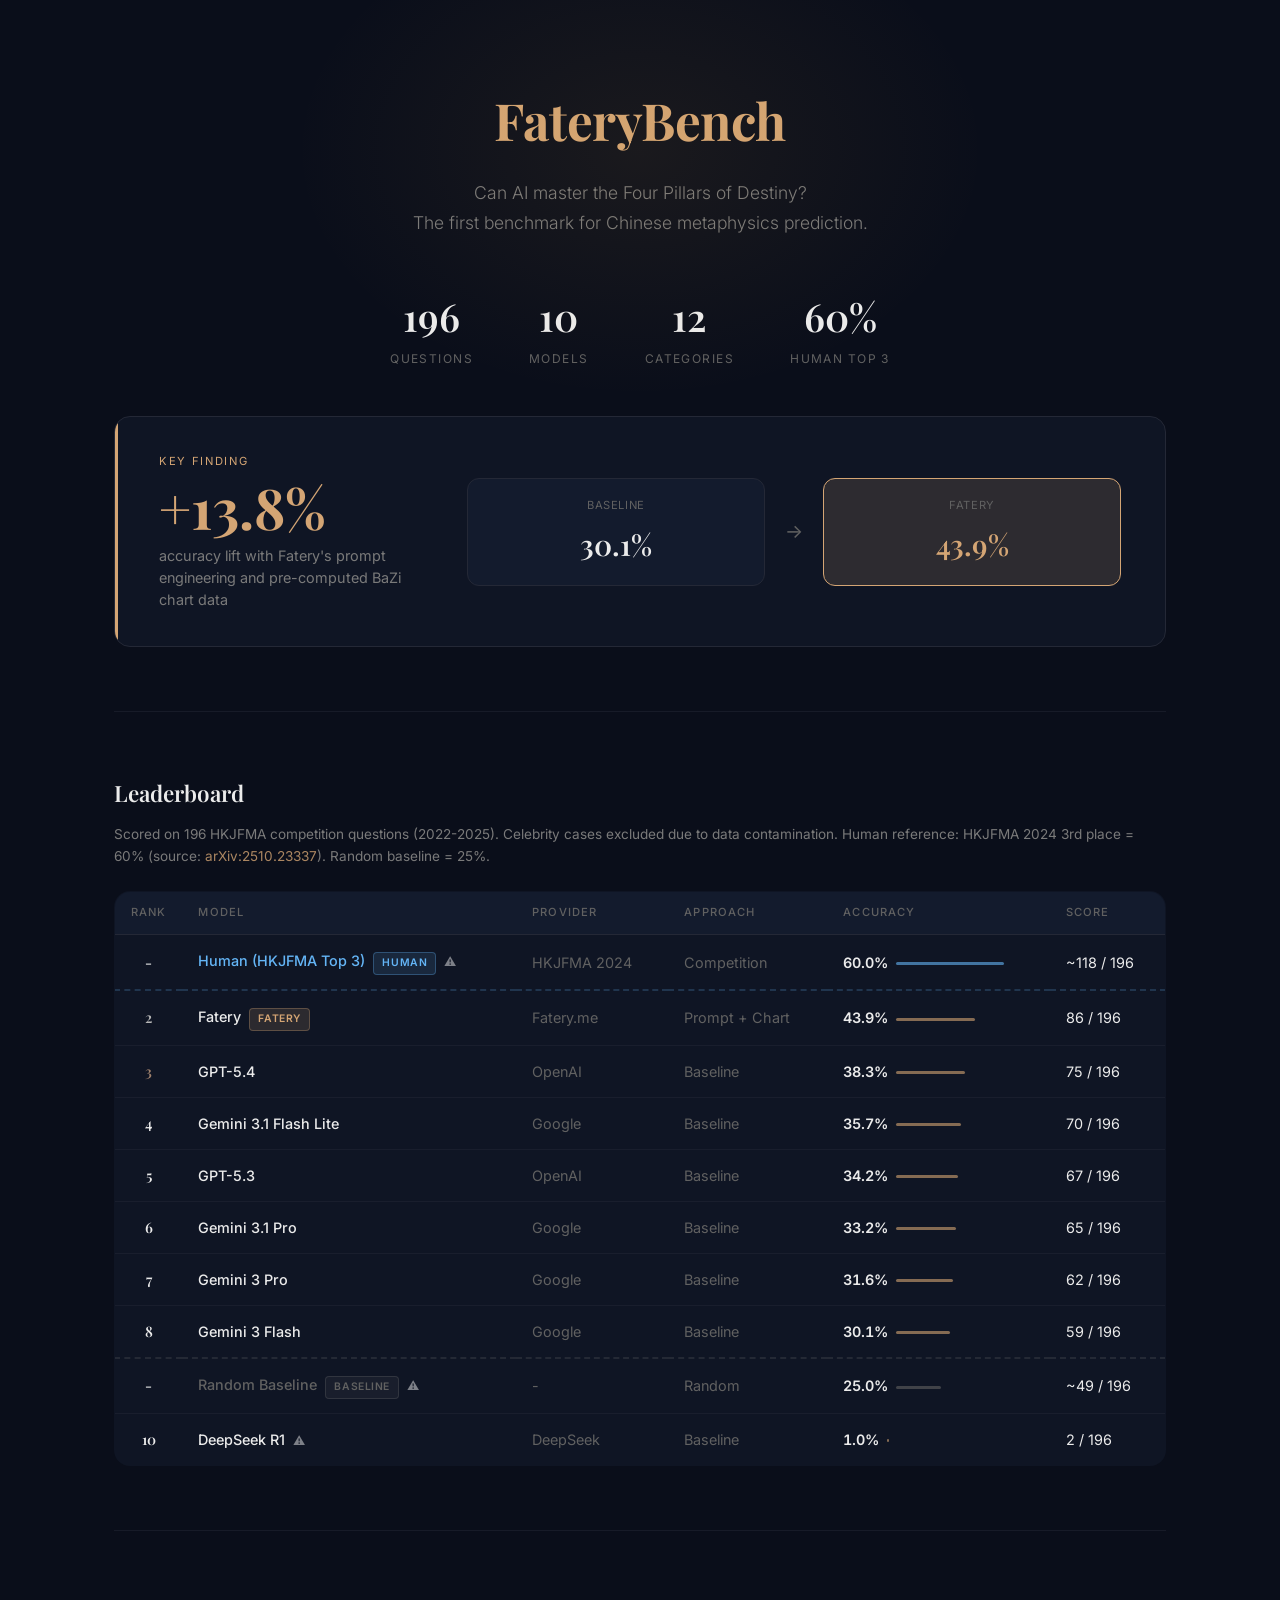
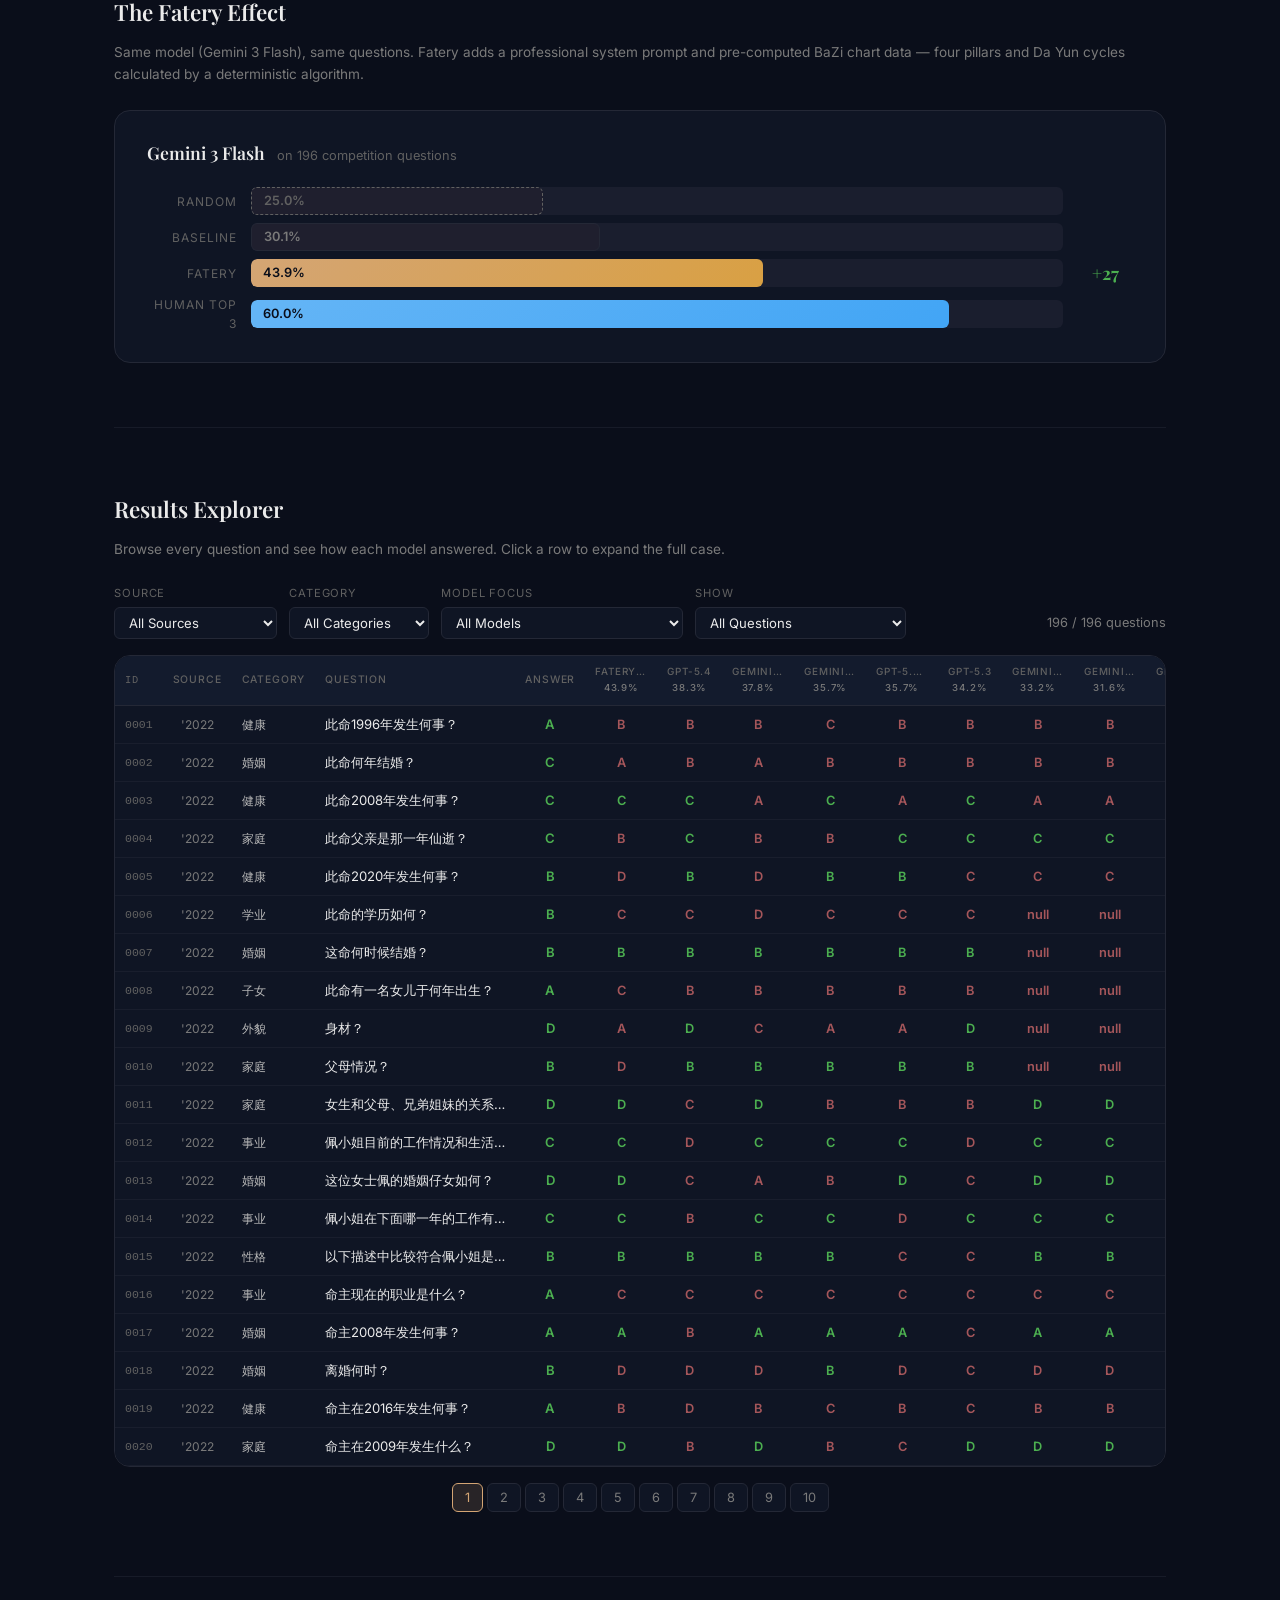
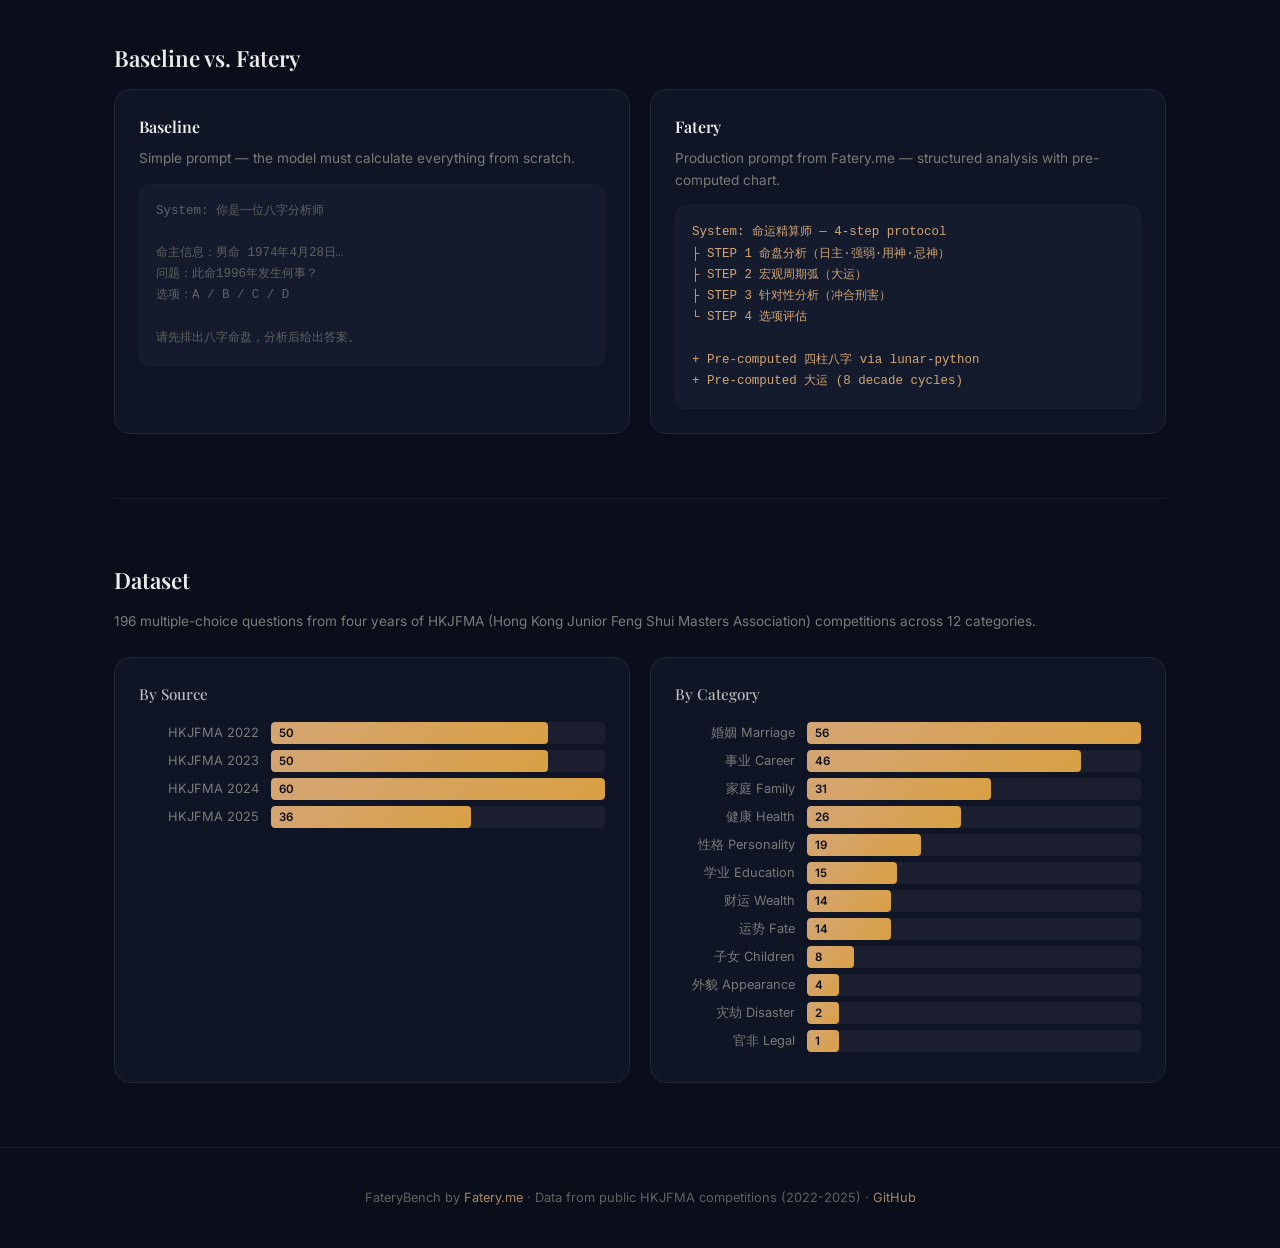
==== commit aafe4cda: "feat: add random baseline (25%) reference to leaderboard and lift chart" ====
--- a/docs/index.html
+++ b/docs/index.html
@@ -239,23 +239,27 @@
     tbody.innerHTML = rows.map(function(r, i) {
       var rank = i + 1;
       var isHuman = r.isHuman;
-      var rankClass = isHuman ? '' : (rank <= 3 ? 'rank-' + rank : '');
+      var isRandom = r.isRandom;
+      var isRef = isHuman || isRandom;
+      var rankClass = isRef ? '' : (rank <= 3 ? 'rank-' + rank : '');
       var accStr = (r.accuracy * 100).toFixed(1) + '%';
       var barW = Math.max(r.accuracy * 180, 0);
       var badge = r.isFatery ? '<span class="fatery-badge">Fatery</span>' : '';
       var humanBadge = isHuman ? '<span class="human-badge">Human</span>' : '';
-      var approach = isHuman ? 'Competition' : (r.isFatery ? 'Prompt + Chart' : 'Baseline');
+      var randomBadge = isRandom ? '<span class="random-badge">Baseline</span>' : '';
+      var approach = isHuman ? 'Competition' : (isRandom ? 'Random' : (r.isFatery ? 'Prompt + Chart' : 'Baseline'));
       var note = r.note ? ' <span class="note-icon" title="' + r.note + '">&#9888;</span>' : '';
-      var rowClass = isHuman ? 'human-row' : '';
-      var scoreStr = isHuman ? r.correct + ' / ' + r.total : r.correct + ' / ' + r.total;
-      var displayRank = isHuman ? '-' : rank;
+      var rowClass = isHuman ? 'human-row' : (isRandom ? 'random-row' : '');
+      var scoreStr = r.correct + ' / ' + r.total;
+      var displayRank = isRef ? '-' : rank;
+      var barClass = isHuman ? ' human' : (isRandom ? ' random' : '');
 
       return '<tr class="' + rowClass + '">'
         + '<td class="rank ' + rankClass + '">' + displayRank + '</td>'
-        + '<td><span class="model-name">' + r.model + '</span>' + badge + humanBadge + note + '</td>'
+        + '<td><span class="model-name">' + r.model + '</span>' + badge + humanBadge + randomBadge + note + '</td>'
         + '<td class="model-provider">' + r.provider + '</td>'
         + '<td class="approach-label">' + approach + '</td>'
-        + '<td class="accuracy-cell">' + accStr + '<span class="accuracy-bar' + (isHuman ? ' human' : '') + '" style="width:' + barW + 'px"></span></td>'
+        + '<td class="accuracy-cell">' + accStr + '<span class="accuracy-bar' + barClass + '" style="width:' + barW + 'px"></span></td>'
         + '<td>' + scoreStr + '</td>'
         + '</tr>';
     }).join('');
@@ -266,6 +270,7 @@
     var card = document.getElementById('liftCard');
     var d = BENCHMARK_DATA.fateryLift;
     var scale = 0.70;
+    var rPct = (0.25 / scale * 100).toFixed(0);
     var bPct = (d.baseline.accuracy / scale * 100).toFixed(0);
     var fPct = (d.fatery.accuracy / scale * 100).toFixed(0);
     var hPct = (0.60 / scale * 100).toFixed(0);
@@ -275,6 +280,11 @@
       + '<span class="lift-sub">on ' + d.total + ' competition questions</span>'
       + '</div>'
       + '<div class="lift-bars">'
+      + '<div class="lift-row">'
+      + '  <span class="lift-row-label">Random</span>'
+      + '  <div class="lift-bar-track"><div class="lift-bar-fill random-bar" style="width:' + rPct + '%"><span>25.0%</span></div></div>'
+      + '  <span style="width:56px"></span>'
+      + '</div>'
       + '<div class="lift-row">'
       + '  <span class="lift-row-label">Baseline</span>'
       + '  <div class="lift-bar-track"><div class="lift-bar-fill baseline" style="width:' + bPct + '%"><span>' + (d.baseline.accuracy * 100).toFixed(1) + '%</span></div></div>'
--- a/docs/style.css
+++ b/docs/style.css
@@ -331,6 +331,32 @@
   border-bottom: 2px dashed rgba(100, 181, 246, 0.2) !important;
 }
 
+.random-badge {
+  display: inline-block;
+  padding: 2px 8px;
+  border-radius: 4px;
+  background: rgba(122, 122, 122, 0.1);
+  border: 1px solid rgba(122, 122, 122, 0.25);
+  color: var(--text-dim);
+  font-size: 0.65rem;
+  font-weight: 600;
+  margin-left: 8px;
+  text-transform: uppercase;
+  letter-spacing: 0.05em;
+}
+
+.random-row td {
+  border-top: 2px dashed rgba(122, 122, 122, 0.2) !important;
+}
+
+.random-row .model-name {
+  color: var(--text-dim);
+}
+
+.accuracy-bar.random {
+  background: var(--text-dim);
+}
+
 .human-row .model-name {
   color: var(--human-blue);
 }
@@ -449,6 +475,12 @@
 .lift-bar-fill.human-bar {
   background: linear-gradient(135deg, var(--human-blue) 0%, #42A5F5 100%);
   color: var(--bg);
+}
+
+.lift-bar-fill.random-bar {
+  background: var(--bg-secondary);
+  border: 1px dashed var(--text-dim);
+  color: var(--text-dim);
 }
 
 .lift-delta {
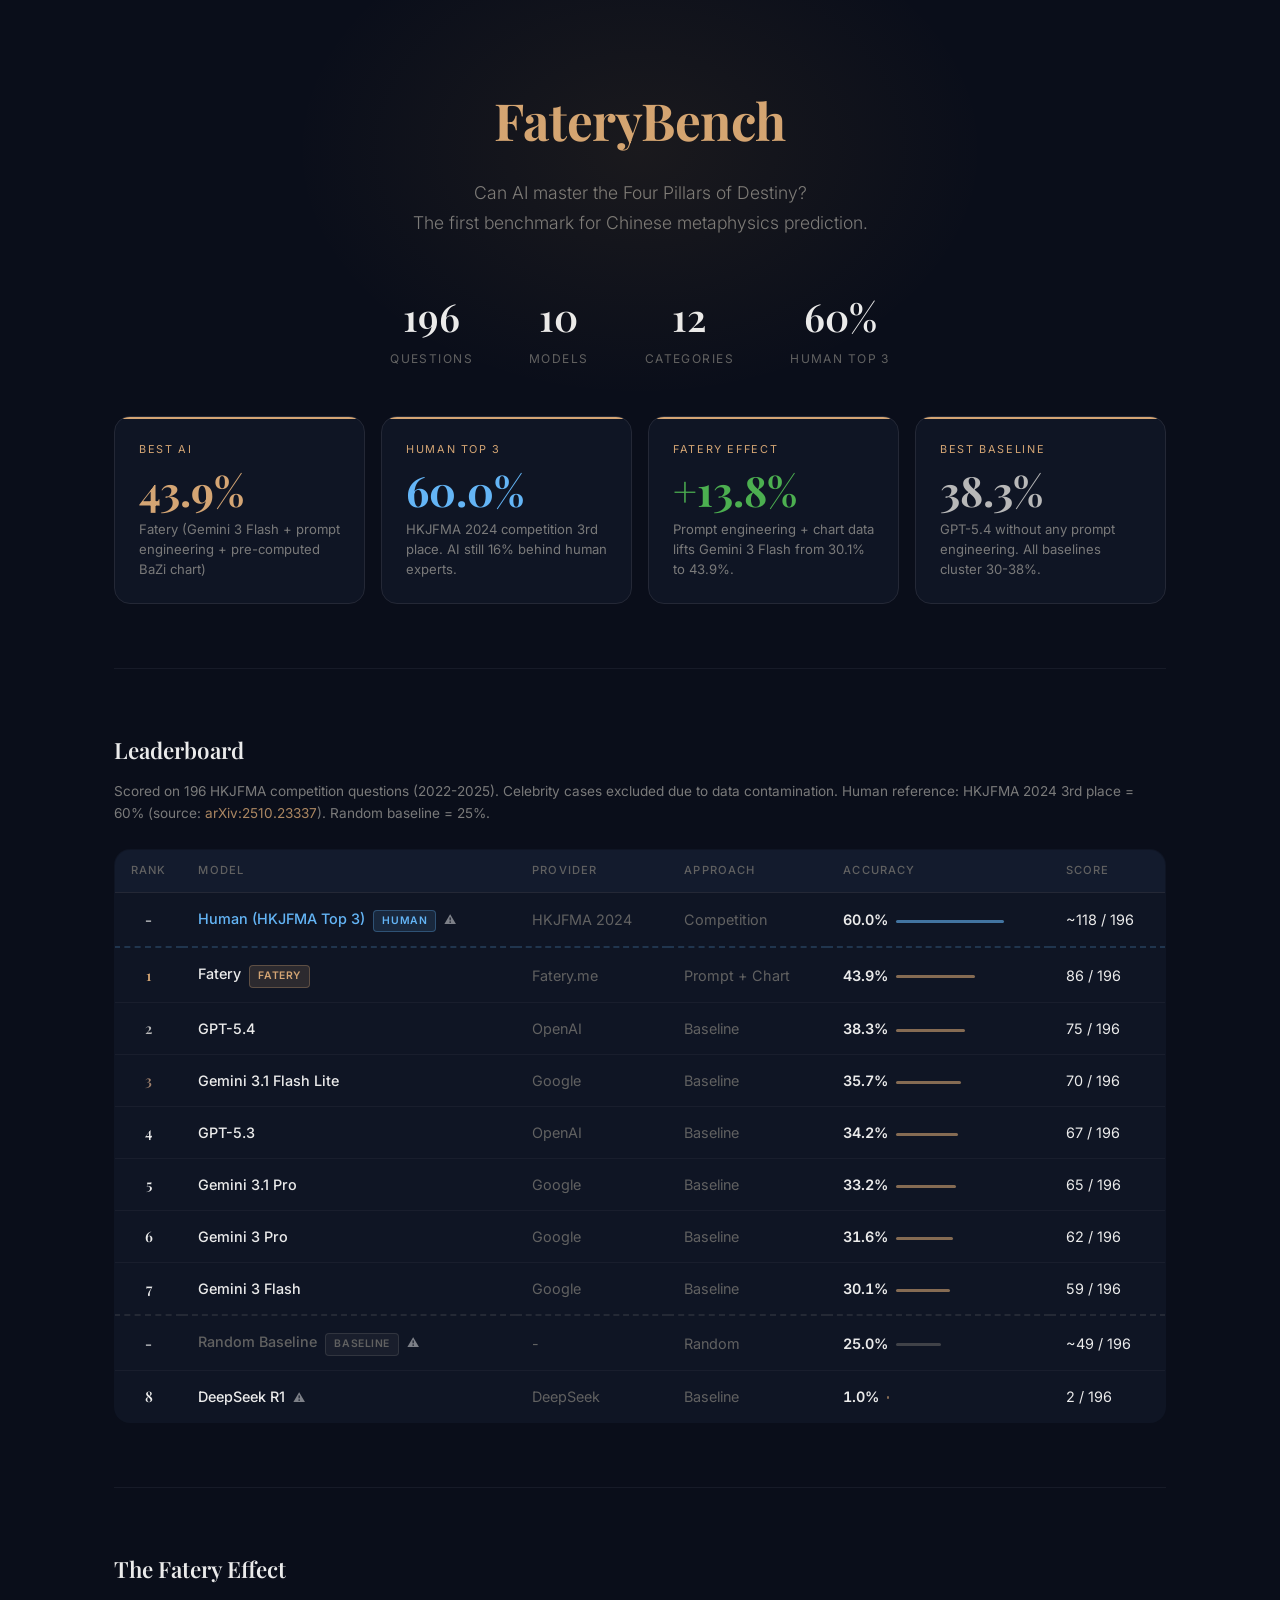
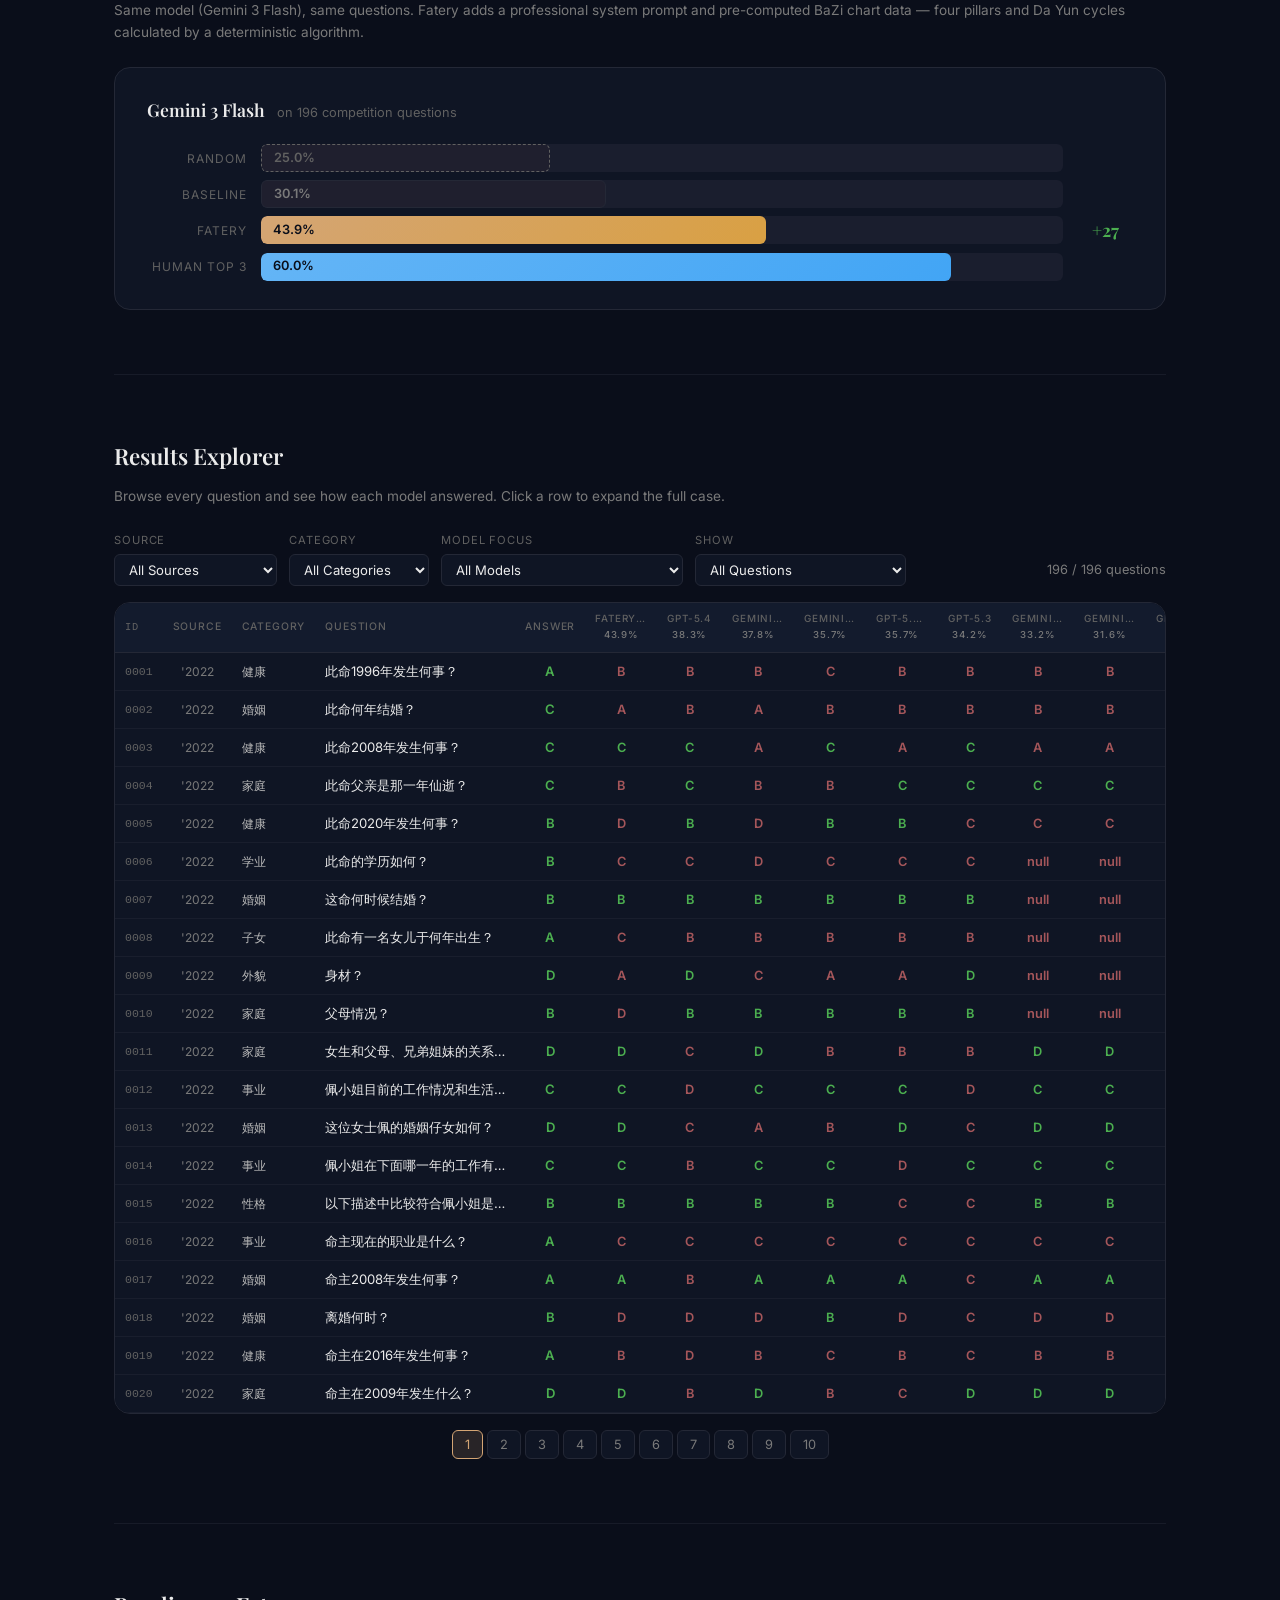
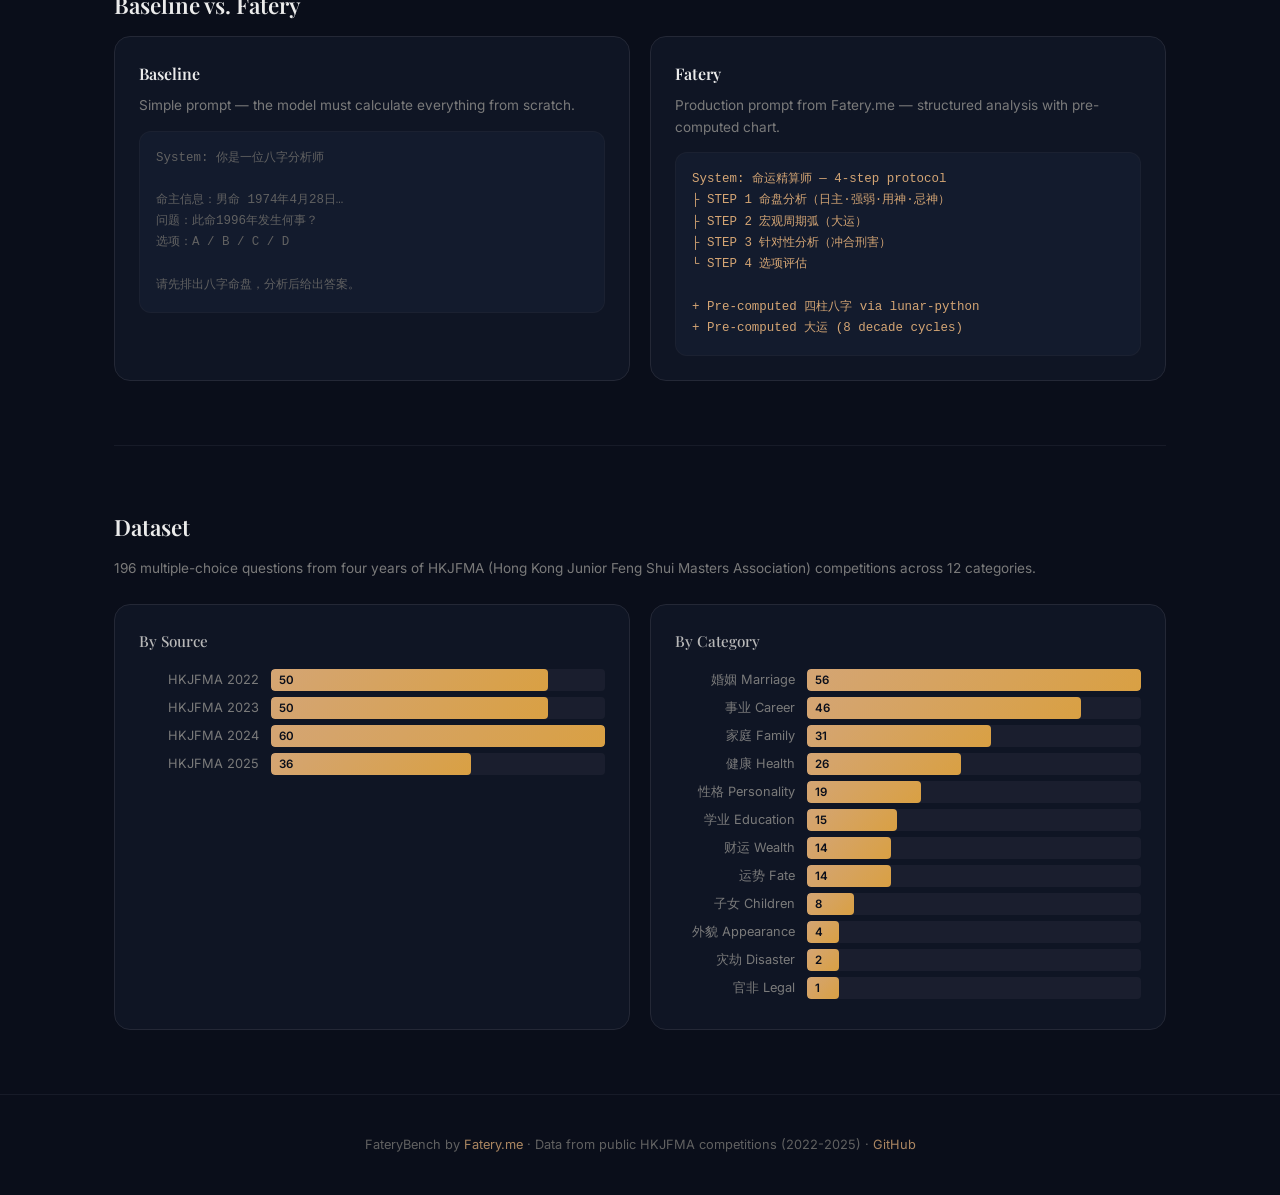
==== commit 6c2b8abb: "fix: leaderboard ranks, key findings grid, lift label wrapping - Fix rank numbering to skip Human/Ra" ====
--- a/docs/index.html
+++ b/docs/index.html
@@ -41,24 +41,26 @@
 
   <!-- Key Finding -->
   <section id="finding">
-    <div class="finding-card">
-      <div class="finding-left">
-        <div class="finding-label">Key Finding</div>
-        <div class="finding-stat">+13.8%</div>
-        <div class="finding-desc">accuracy lift with Fatery's prompt engineering and pre-computed BaZi chart data</div>
-      </div>
-      <div class="finding-right">
-        <div class="finding-compare">
-          <div class="compare-item">
-            <span class="compare-label">Baseline</span>
-            <span class="compare-value">30.1%</span>
-          </div>
-          <div class="compare-arrow">&rarr;</div>
-          <div class="compare-item highlight">
-            <span class="compare-label">Fatery</span>
-            <span class="compare-value">43.9%</span>
-          </div>
-        </div>
+    <div class="findings-grid">
+      <div class="finding-card">
+        <div class="finding-label">Best AI</div>
+        <div class="finding-stat">43.9%</div>
+        <div class="finding-desc">Fatery (Gemini 3 Flash + prompt engineering + pre-computed BaZi chart)</div>
+      </div>
+      <div class="finding-card">
+        <div class="finding-label">Human Top 3</div>
+        <div class="finding-stat blue">60.0%</div>
+        <div class="finding-desc">HKJFMA 2024 competition 3rd place. AI still 16% behind human experts.</div>
+      </div>
+      <div class="finding-card">
+        <div class="finding-label">Fatery Effect</div>
+        <div class="finding-stat green">+13.8%</div>
+        <div class="finding-desc">Prompt engineering + chart data lifts Gemini 3 Flash from 30.1% to 43.9%.</div>
+      </div>
+      <div class="finding-card">
+        <div class="finding-label">Best Baseline</div>
+        <div class="finding-stat dim">38.3%</div>
+        <div class="finding-desc">GPT-5.4 without any prompt engineering. All baselines cluster 30-38%.</div>
       </div>
     </div>
   </section>
@@ -236,11 +238,13 @@
     var tbody = document.getElementById('leaderboardBody');
     var rows = BENCHMARK_DATA.results.slice().sort(function(a, b) { return b.accuracy - a.accuracy; });
 
+    var modelRank = 0;
     tbody.innerHTML = rows.map(function(r, i) {
-      var rank = i + 1;
       var isHuman = r.isHuman;
       var isRandom = r.isRandom;
       var isRef = isHuman || isRandom;
+      if (!isRef) modelRank++;
+      var rank = modelRank;
       var rankClass = isRef ? '' : (rank <= 3 ? 'rank-' + rank : '');
       var accStr = (r.accuracy * 100).toFixed(1) + '%';
       var barW = Math.max(r.accuracy * 180, 0);
--- a/docs/style.css
+++ b/docs/style.css
@@ -145,15 +145,18 @@
   margin-bottom: 64px;
 }
 
-/* --- Key Finding --- */
+/* --- Key Findings Grid --- */
+.findings-grid {
+  display: grid;
+  grid-template-columns: repeat(4, 1fr);
+  gap: 16px;
+}
+
 .finding-card {
-  display: flex;
-  align-items: center;
-  gap: 48px;
   background: var(--bg-card);
   border: 1px solid var(--border);
   border-radius: var(--radius);
-  padding: 36px 44px;
+  padding: 24px;
   position: relative;
   overflow: hidden;
 }
@@ -162,82 +165,35 @@
   content: '';
   position: absolute;
   top: 0; left: 0;
-  width: 3px; height: 100%;
+  width: 100%; height: 2px;
   background: var(--primary);
 }
 
-.finding-left { flex-shrink: 0; }
-
 .finding-label {
-  font-size: 0.7rem;
+  font-size: 0.68rem;
   text-transform: uppercase;
   letter-spacing: 0.15em;
   color: var(--primary);
-  margin-bottom: 8px;
+  margin-bottom: 10px;
 }
 
 .finding-stat {
   font-family: var(--font-serif);
-  font-size: 3.5rem;
+  font-size: 2.6rem;
   font-weight: 700;
   color: var(--primary);
   line-height: 1;
 }
 
+.finding-stat.blue { color: var(--human-blue); }
+.finding-stat.green { color: var(--green); }
+.finding-stat.dim { color: var(--text-secondary); }
+
 .finding-desc {
   color: var(--text-muted);
-  font-size: 0.9rem;
+  font-size: 0.82rem;
   margin-top: 10px;
-  max-width: 260px;
   line-height: 1.5;
-}
-
-.finding-right { flex: 1; }
-
-.finding-compare {
-  display: flex;
-  align-items: center;
-  gap: 20px;
-}
-
-.compare-item {
-  flex: 1;
-  background: var(--bg-surface);
-  border: 1px solid var(--border);
-  border-radius: var(--radius-sm);
-  padding: 18px 20px;
-  text-align: center;
-}
-
-.compare-item.highlight {
-  border-color: var(--primary);
-  background: var(--primary-dim);
-}
-
-.compare-label {
-  display: block;
-  font-size: 0.7rem;
-  color: var(--text-dim);
-  letter-spacing: 0.05em;
-  text-transform: uppercase;
-  margin-bottom: 6px;
-}
-
-.compare-value {
-  font-family: var(--font-serif);
-  font-size: 1.8rem;
-  font-weight: 600;
-  color: var(--text);
-}
-
-.compare-item.highlight .compare-value {
-  color: var(--primary);
-}
-
-.compare-arrow {
-  font-size: 1.2rem;
-  color: var(--text-dim);
-  flex-shrink: 0;
 }
 
 /* --- Leaderboard Table --- */
@@ -432,13 +388,14 @@
 }
 
 .lift-row-label {
-  width: 90px;
+  width: 100px;
   font-size: 0.75rem;
   color: var(--text-dim);
   text-transform: uppercase;
   letter-spacing: 0.08em;
   text-align: right;
   flex-shrink: 0;
+  white-space: nowrap;
 }
 
 .lift-bar-track {
@@ -957,19 +914,11 @@
   .stats-row { gap: 28px; }
   .stat .number { font-size: 1.8rem; }
   .charts-grid, .approach-grid { grid-template-columns: 1fr; }
+  .findings-grid { grid-template-columns: repeat(2, 1fr); }
   .leaderboard-table { font-size: 0.82rem; }
   .leaderboard-table thead th,
   .leaderboard-table tbody td { padding: 10px 10px; }
-  .finding-card {
-    flex-direction: column;
-    padding: 24px;
-    gap: 24px;
-    text-align: center;
-  }
-  .finding-desc { max-width: none; }
-  .finding-compare { flex-direction: column; }
-  .compare-arrow { transform: rotate(90deg); }
-  .lift-row-label { width: 70px; font-size: 0.7rem; }
+  .lift-row-label { width: 80px; font-size: 0.7rem; }
   .bar-chart .bar-label { width: 90px; font-size: 0.75rem; }
   .explorer-filters { flex-direction: column; }
   .filter-group select { min-width: 100%; }
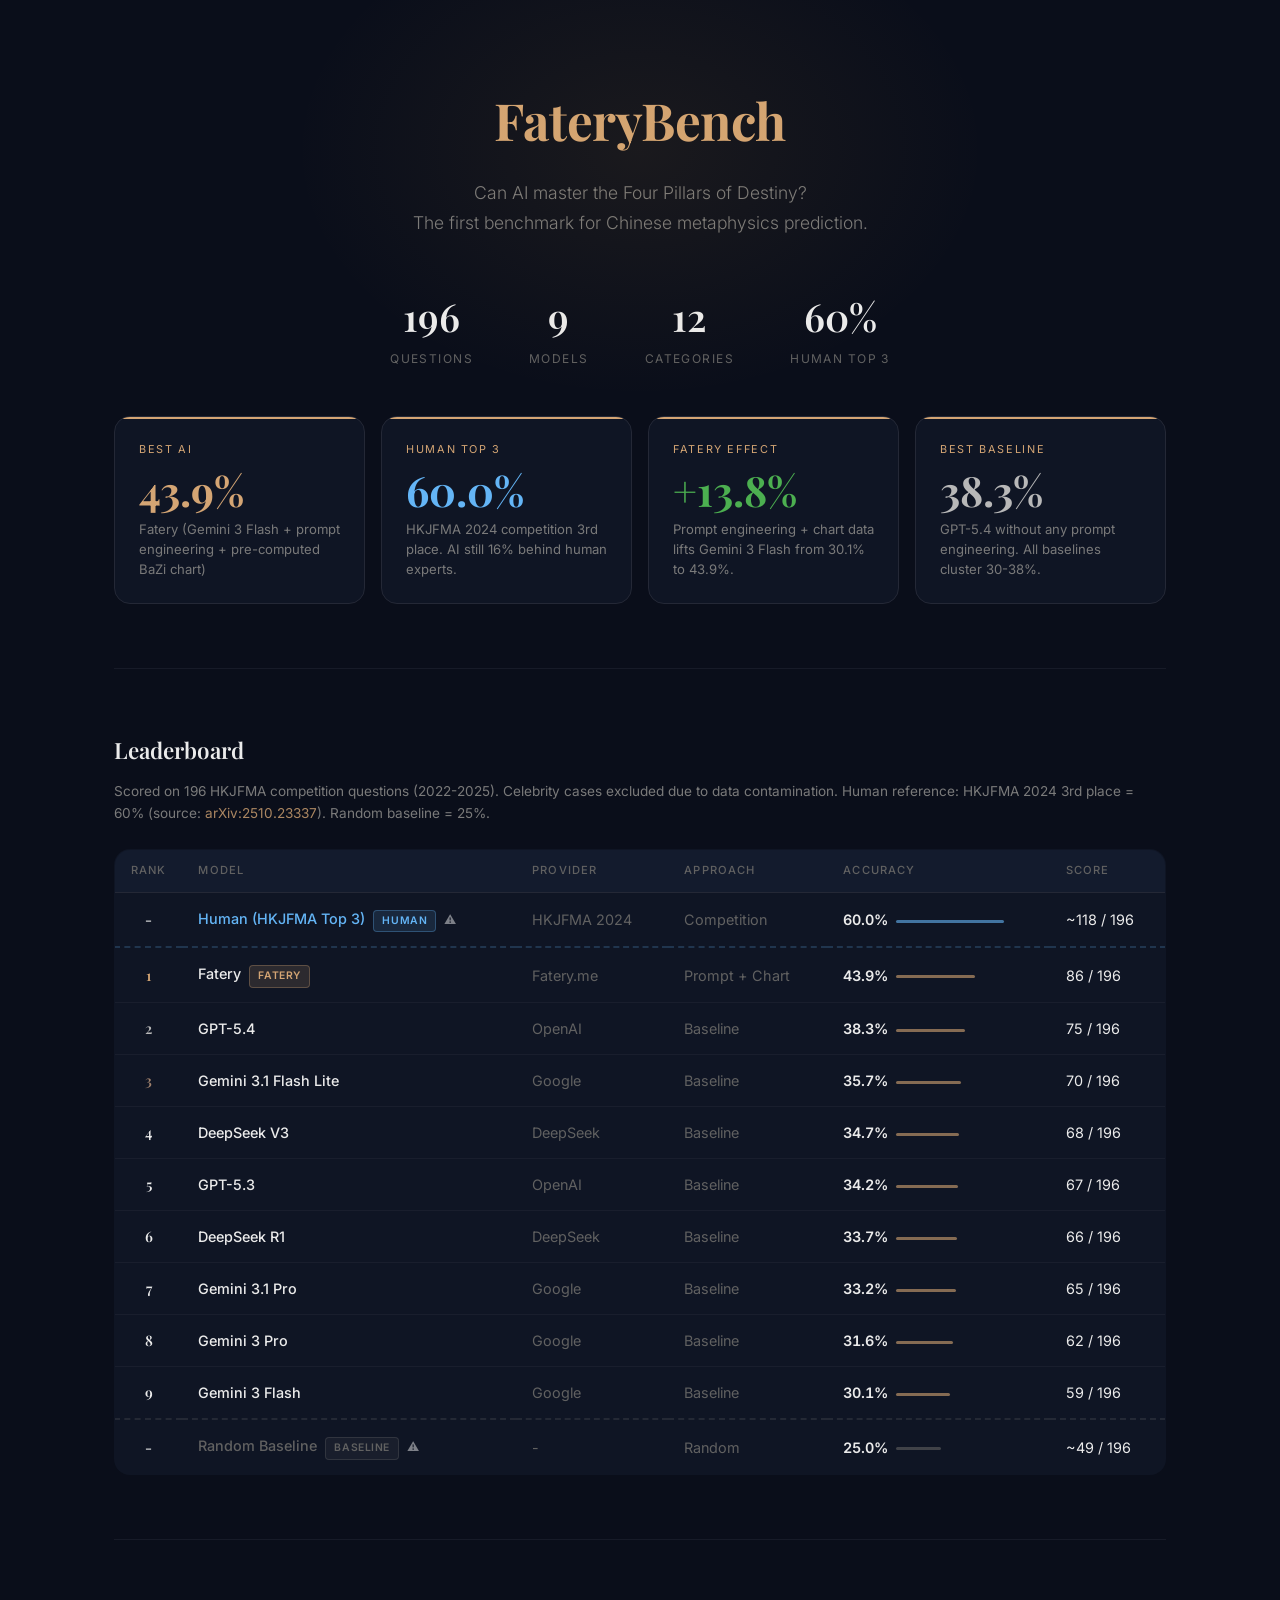
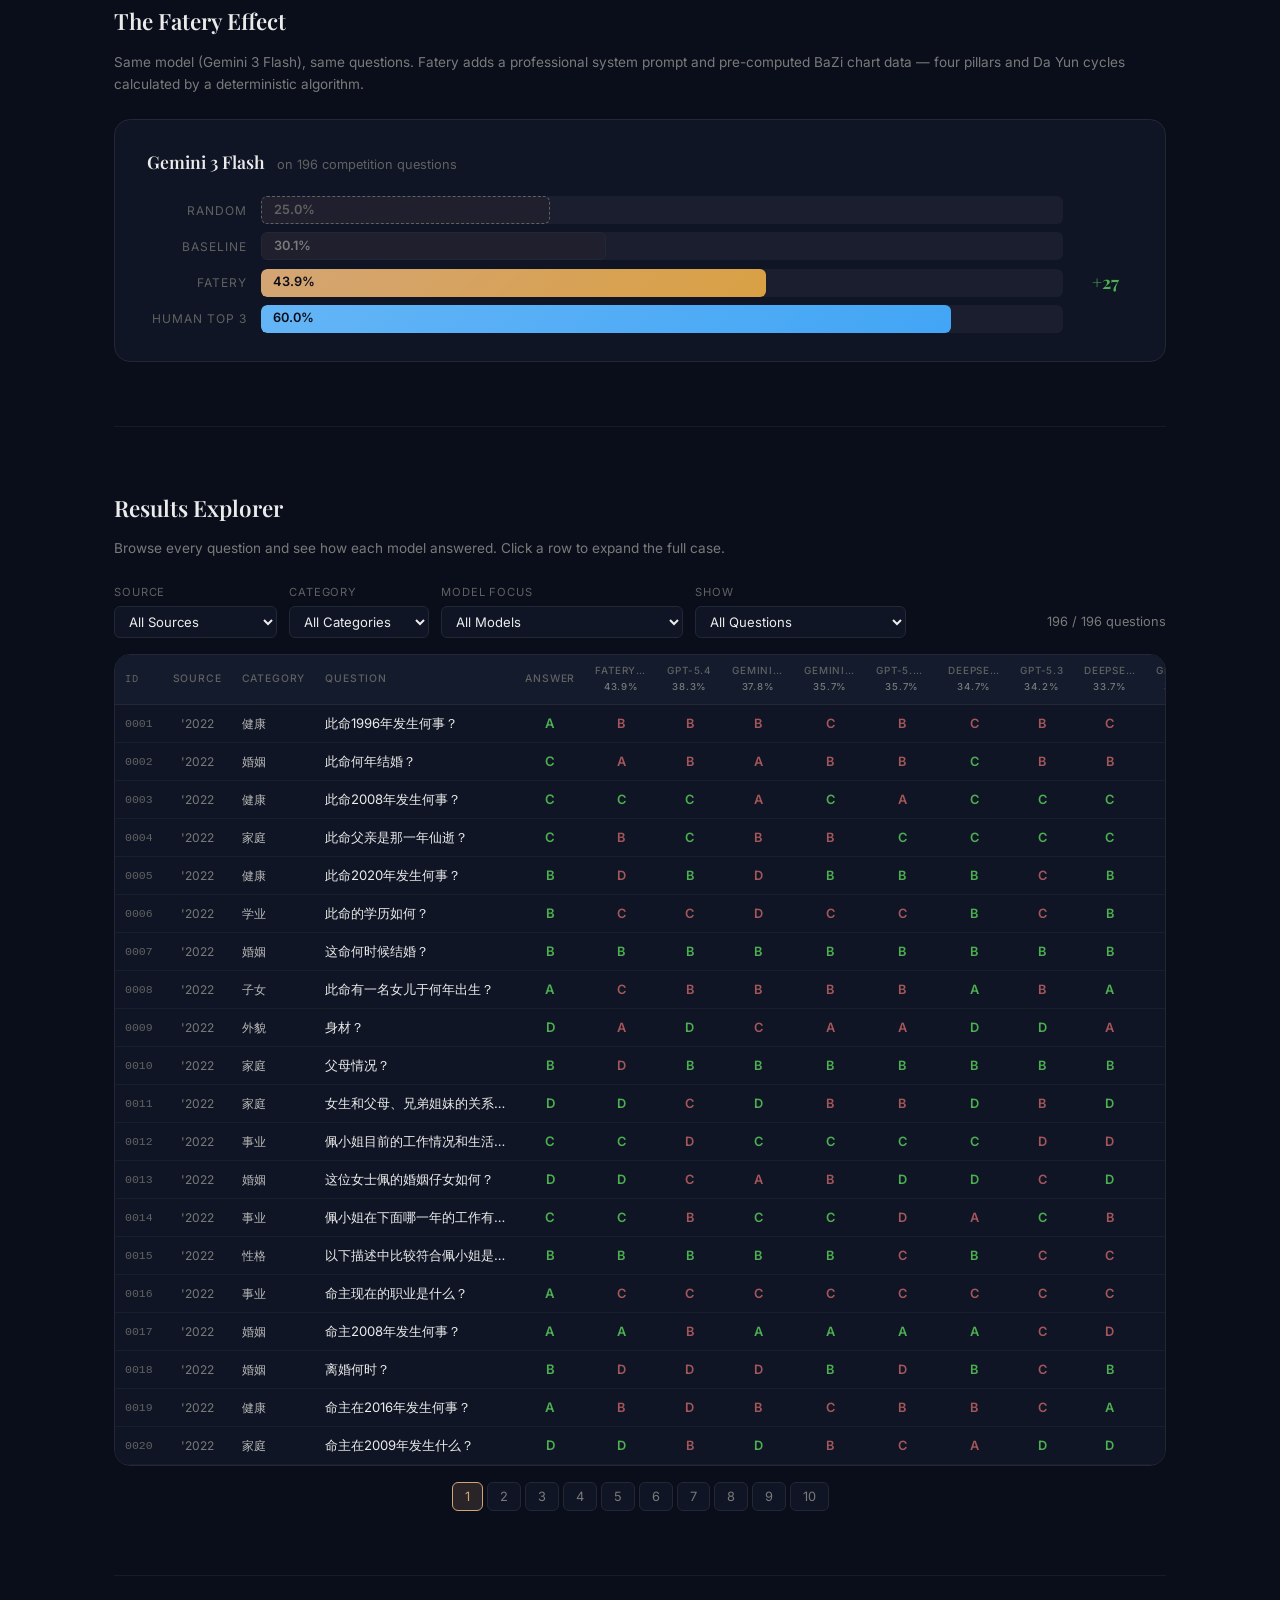
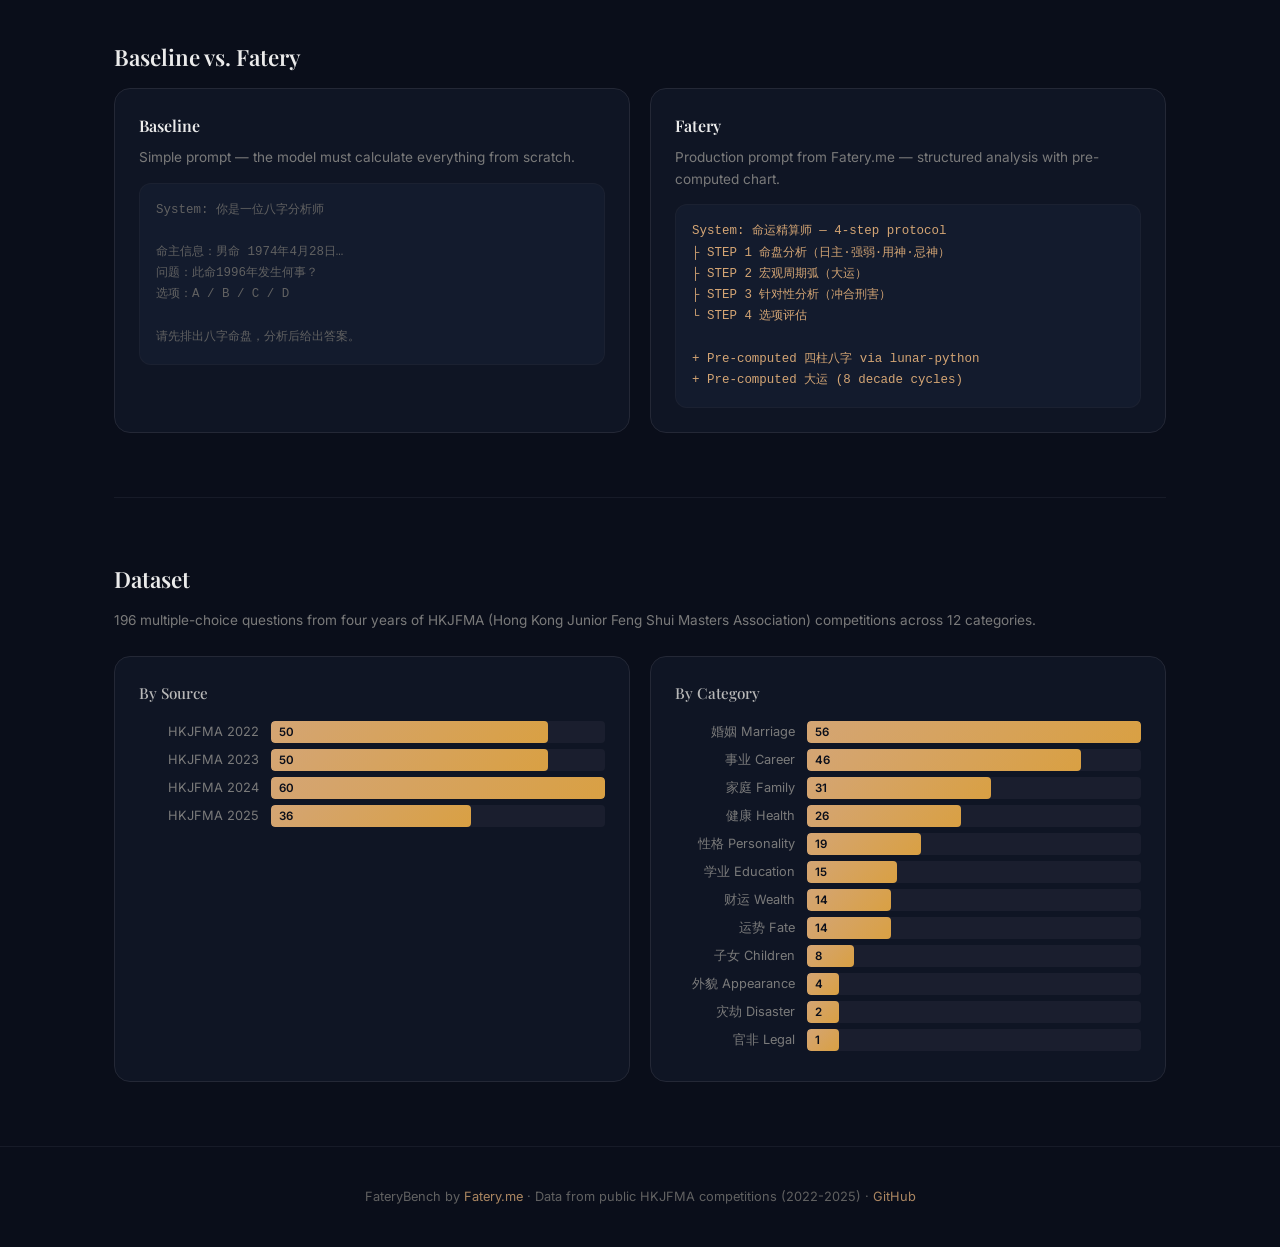
==== commit d722fba6: "feat: add DeepSeek V3/R1 results, fix key findings and leaderboard - DeepSeek V3: 34.7%, DeepSeek R1" ====
--- a/docs/index.html
+++ b/docs/index.html
@@ -22,7 +22,7 @@
         <div class="label">Questions</div>
       </div>
       <div class="stat">
-        <div class="number">10</div>
+        <div class="number">9</div>
         <div class="label">Models</div>
       </div>
       <div class="stat">
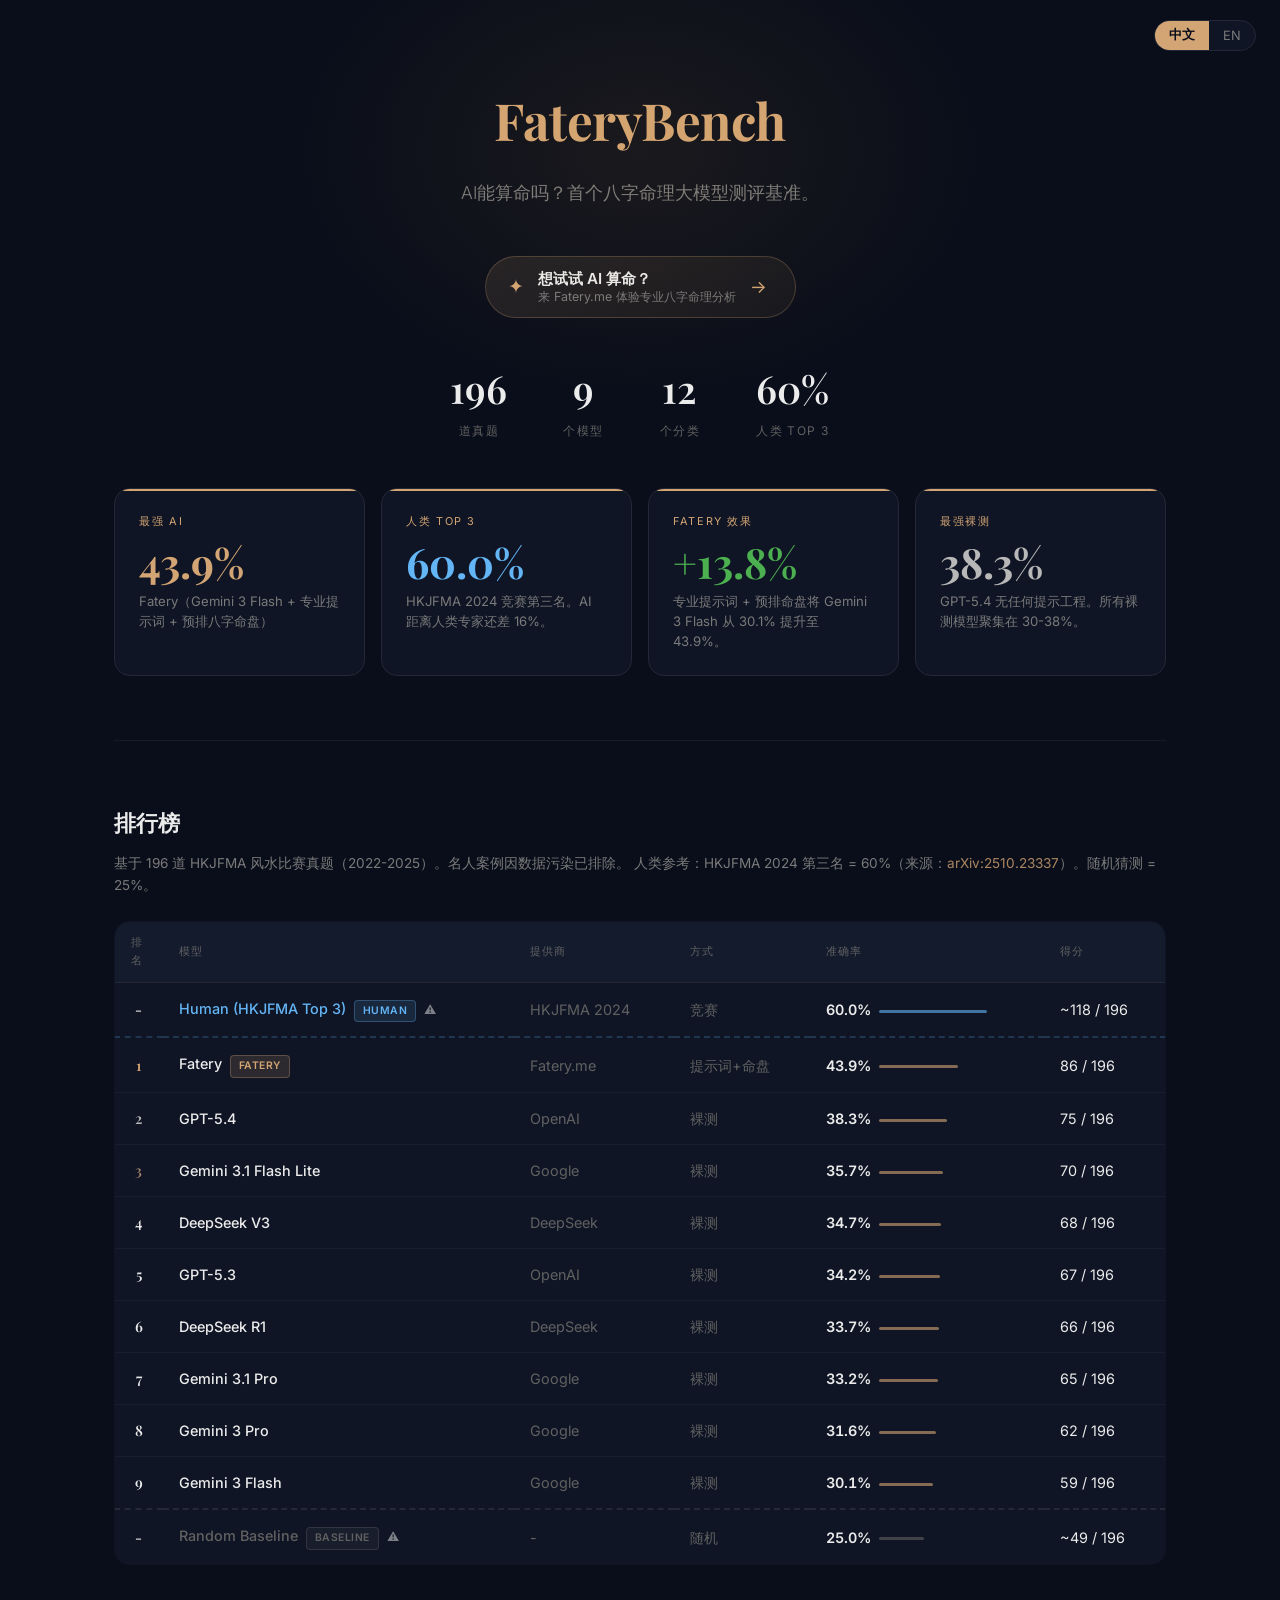
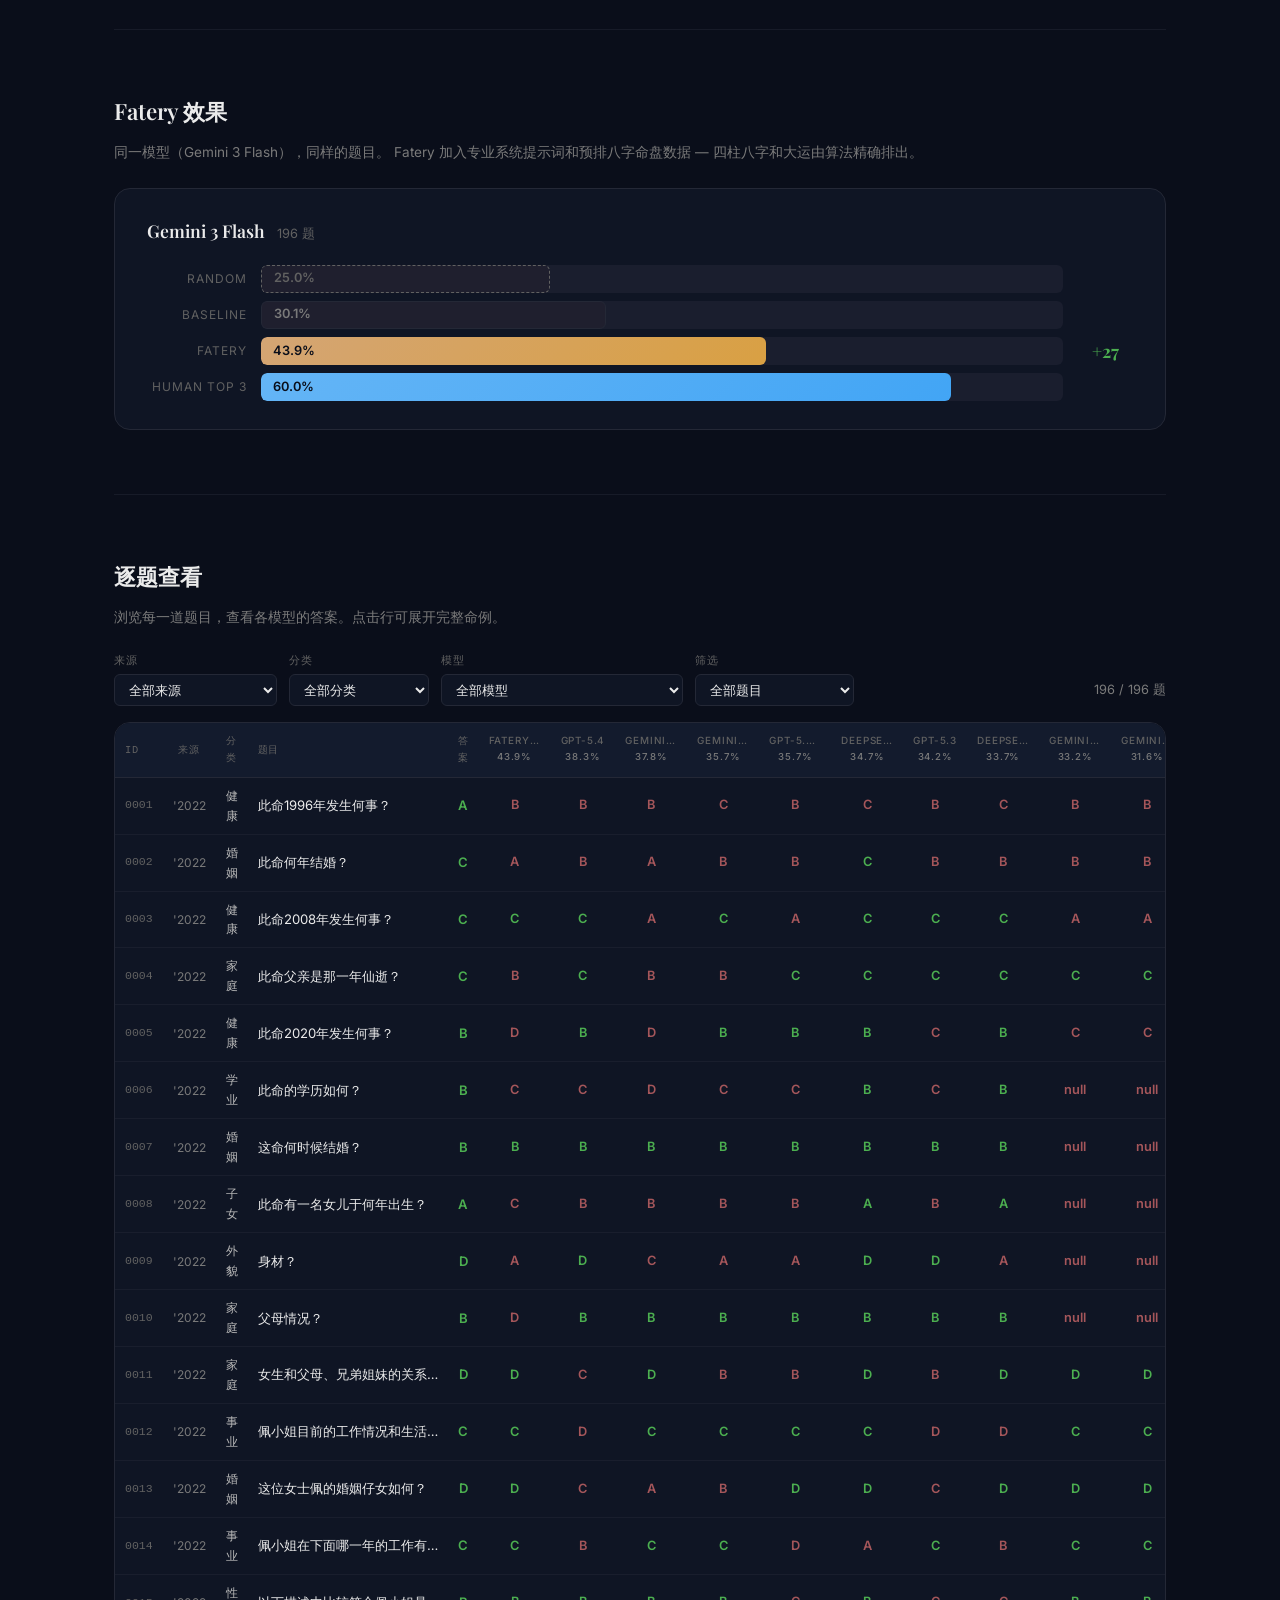
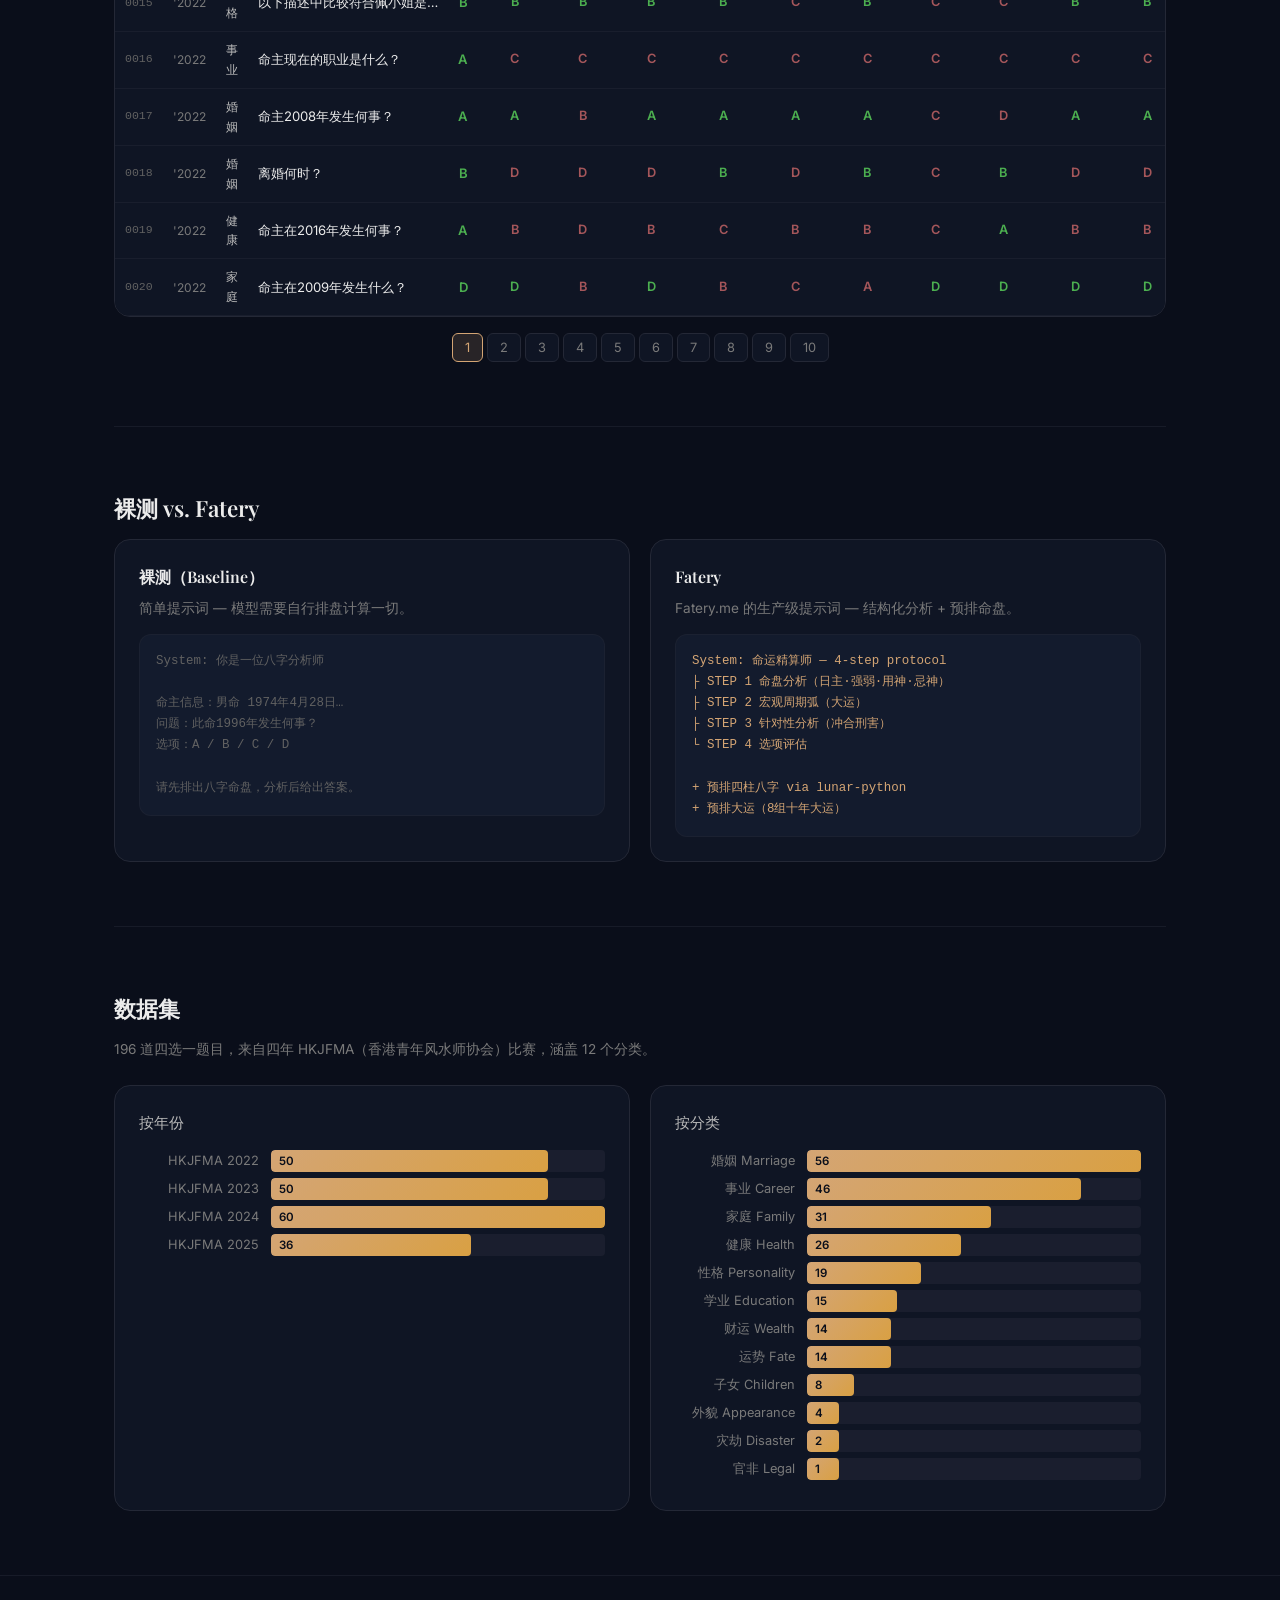
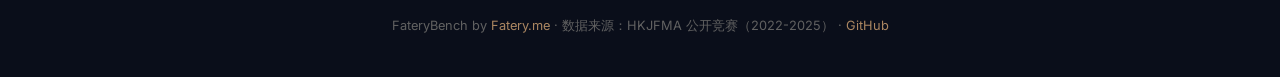
==== commit 86c578e4: "feat: default Chinese, fatery.me CTA, language toggle, Xiaohongshu card - Page defaults to Chinese w" ====
--- a/docs/index.html
+++ b/docs/index.html
@@ -1,37 +1,50 @@
 <!DOCTYPE html>
-<html lang="en">
+<html lang="zh">
 <head>
   <meta charset="UTF-8">
   <meta name="viewport" content="width=device-width, initial-scale=1.0">
-  <title>FateryBench — Chinese Metaphysics LLM Benchmark</title>
-  <meta name="description" content="Benchmark for evaluating LLMs on Chinese metaphysics (BaZi) prediction. 196 competition questions from HKJFMA 2022-2025.">
+  <title>FateryBench — AI算命大模型测评</title>
+  <meta name="description" content="FateryBench：首个八字命理大模型测评基准。196道香港风水比赛真题（HKJFMA 2022-2025），看哪个AI最准。">
   <link rel="stylesheet" href="style.css">
 </head>
 <body>
+
+<!-- Language Toggle -->
+<div class="lang-toggle">
+  <button class="lang-btn active" data-lang="zh">中文</button>
+  <button class="lang-btn" data-lang="en">EN</button>
+</div>
 
 <header class="hero">
   <div class="container">
     <h1>FateryBench</h1>
     <p class="subtitle">
-      Can AI master the Four Pillars of Destiny?<br>
-      The first benchmark for Chinese metaphysics prediction.
+      <span data-i18n="subtitle">AI能算命吗？首个八字命理大模型测评基准。</span>
     </p>
+    <a href="https://fatery.me" target="_blank" class="cta-banner">
+      <span class="cta-icon">✦</span>
+      <span class="cta-text">
+        <strong data-i18n="cta_title">想试试 AI 算命？</strong>
+        <span class="cta-sub" data-i18n="cta_sub">来 Fatery.me 体验专业八字命理分析</span>
+      </span>
+      <span class="cta-arrow">→</span>
+    </a>
     <div class="stats-row">
       <div class="stat">
         <div class="number">196</div>
-        <div class="label">Questions</div>
+        <div class="label" data-i18n="stat_questions">道真题</div>
       </div>
       <div class="stat">
         <div class="number">9</div>
-        <div class="label">Models</div>
+        <div class="label" data-i18n="stat_models">个模型</div>
       </div>
       <div class="stat">
         <div class="number">12</div>
-        <div class="label">Categories</div>
+        <div class="label" data-i18n="stat_categories">个分类</div>
       </div>
       <div class="stat">
         <div class="number">60%</div>
-        <div class="label">Human Top 3</div>
+        <div class="label" data-i18n="stat_human">人类 Top 3</div>
       </div>
     </div>
   </div>
@@ -43,24 +56,24 @@
   <section id="finding">
     <div class="findings-grid">
       <div class="finding-card">
-        <div class="finding-label">Best AI</div>
+        <div class="finding-label" data-i18n="finding_best_ai_label">最强 AI</div>
         <div class="finding-stat">43.9%</div>
-        <div class="finding-desc">Fatery (Gemini 3 Flash + prompt engineering + pre-computed BaZi chart)</div>
+        <div class="finding-desc" data-i18n="finding_best_ai_desc">Fatery（Gemini 3 Flash + 专业提示词 + 预排八字命盘）</div>
       </div>
       <div class="finding-card">
-        <div class="finding-label">Human Top 3</div>
+        <div class="finding-label" data-i18n="finding_human_label">人类 Top 3</div>
         <div class="finding-stat blue">60.0%</div>
-        <div class="finding-desc">HKJFMA 2024 competition 3rd place. AI still 16% behind human experts.</div>
+        <div class="finding-desc" data-i18n="finding_human_desc">HKJFMA 2024 竞赛第三名。AI 距离人类专家还差 16%。</div>
       </div>
       <div class="finding-card">
-        <div class="finding-label">Fatery Effect</div>
+        <div class="finding-label" data-i18n="finding_fatery_label">Fatery 效果</div>
         <div class="finding-stat green">+13.8%</div>
-        <div class="finding-desc">Prompt engineering + chart data lifts Gemini 3 Flash from 30.1% to 43.9%.</div>
+        <div class="finding-desc" data-i18n="finding_fatery_desc">专业提示词 + 预排命盘将 Gemini 3 Flash 从 30.1% 提升至 43.9%。</div>
       </div>
       <div class="finding-card">
-        <div class="finding-label">Best Baseline</div>
+        <div class="finding-label" data-i18n="finding_baseline_label">最强裸测</div>
         <div class="finding-stat dim">38.3%</div>
-        <div class="finding-desc">GPT-5.4 without any prompt engineering. All baselines cluster 30-38%.</div>
+        <div class="finding-desc" data-i18n="finding_baseline_desc">GPT-5.4 无任何提示工程。所有裸测模型聚集在 30-38%。</div>
       </div>
     </div>
   </section>
@@ -69,20 +82,20 @@
 
   <!-- Leaderboard -->
   <section id="leaderboard">
-    <h2 class="section-title">Leaderboard</h2>
-    <p class="section-note">
-      Scored on 196 HKJFMA competition questions (2022-2025). Celebrity cases excluded due to data contamination.
-      Human reference: HKJFMA 2024 3rd place = 60% (source: <a href="https://arxiv.org/abs/2510.23337" target="_blank">arXiv:2510.23337</a>). Random baseline = 25%.
+    <h2 class="section-title" data-i18n="leaderboard_title">排行榜</h2>
+    <p class="section-note" data-i18n="leaderboard_note">
+      基于 196 道 HKJFMA 风水比赛真题（2022-2025）。名人案例因数据污染已排除。
+      人类参考：HKJFMA 2024 第三名 = 60%（来源：<a href="https://arxiv.org/abs/2510.23337" target="_blank">arXiv:2510.23337</a>）。随机猜测 = 25%。
     </p>
     <table class="leaderboard-table" id="leaderboardTable">
       <thead>
         <tr>
-          <th>Rank</th>
-          <th>Model</th>
-          <th>Provider</th>
-          <th>Approach</th>
-          <th>Accuracy</th>
-          <th>Score</th>
+          <th data-i18n="th_rank">排名</th>
+          <th data-i18n="th_model">模型</th>
+          <th data-i18n="th_provider">提供商</th>
+          <th data-i18n="th_approach">方式</th>
+          <th data-i18n="th_accuracy">准确率</th>
+          <th data-i18n="th_score">得分</th>
         </tr>
       </thead>
       <tbody id="leaderboardBody"></tbody>
@@ -93,10 +106,10 @@
 
   <!-- Fatery Lift -->
   <section id="lift">
-    <h2 class="section-title">The Fatery Effect</h2>
-    <p class="section-note">
-      Same model (Gemini 3 Flash), same questions.
-      Fatery adds a professional system prompt and pre-computed BaZi chart data — four pillars and Da Yun cycles calculated by a deterministic algorithm.
+    <h2 class="section-title" data-i18n="lift_title">Fatery 效果</h2>
+    <p class="section-note" data-i18n="lift_note">
+      同一模型（Gemini 3 Flash），同样的题目。
+      Fatery 加入专业系统提示词和预排八字命盘数据 — 四柱八字和大运由算法精确排出。
     </p>
     <div class="lift-card" id="liftCard"></div>
   </section>
@@ -105,38 +118,38 @@
 
   <!-- Results Explorer -->
   <section id="explorer">
-    <h2 class="section-title">Results Explorer</h2>
-    <p class="section-note">
-      Browse every question and see how each model answered. Click a row to expand the full case.
+    <h2 class="section-title" data-i18n="explorer_title">逐题查看</h2>
+    <p class="section-note" data-i18n="explorer_note">
+      浏览每一道题目，查看各模型的答案。点击行可展开完整命例。
     </p>
 
     <!-- Filters -->
     <div class="explorer-filters">
       <div class="filter-group">
-        <label>Source</label>
+        <label data-i18n="filter_source">来源</label>
         <select id="filterSource">
-          <option value="all">All Sources</option>
+          <option value="all" data-i18n="filter_all_sources">全部来源</option>
         </select>
       </div>
       <div class="filter-group">
-        <label>Category</label>
+        <label data-i18n="filter_category">分类</label>
         <select id="filterCategory">
-          <option value="all">All Categories</option>
+          <option value="all" data-i18n="filter_all_categories">全部分类</option>
         </select>
       </div>
       <div class="filter-group">
-        <label>Model Focus</label>
+        <label data-i18n="filter_model">模型</label>
         <select id="filterModel">
-          <option value="all">All Models</option>
+          <option value="all" data-i18n="filter_all_models">全部模型</option>
         </select>
       </div>
       <div class="filter-group">
-        <label>Show</label>
+        <label data-i18n="filter_show">筛选</label>
         <select id="filterCorrectness">
-          <option value="all">All Questions</option>
-          <option value="hard">Hardest (no model correct)</option>
-          <option value="easy">Easiest (all models correct)</option>
-          <option value="fatery-only">Only Fatery correct</option>
+          <option value="all" data-i18n="filter_all_q">全部题目</option>
+          <option value="hard" data-i18n="filter_hard">最难（无模型答对）</option>
+          <option value="easy" data-i18n="filter_easy">最简单（全部答对）</option>
+          <option value="fatery-only" data-i18n="filter_fatery_only">仅 Fatery 答对</option>
         </select>
       </div>
       <div class="filter-stats" id="filterStats"></div>
@@ -148,10 +161,10 @@
         <thead>
           <tr>
             <th class="col-id">ID</th>
-            <th class="col-source">Source</th>
-            <th class="col-cat">Category</th>
-            <th class="col-question">Question</th>
-            <th class="col-answer">Answer</th>
+            <th class="col-source" data-i18n="col_source">来源</th>
+            <th class="col-cat" data-i18n="col_category">分类</th>
+            <th class="col-question" data-i18n="col_question">题目</th>
+            <th class="col-answer" data-i18n="col_answer">答案</th>
             <th class="col-models" id="modelHeaders"></th>
           </tr>
         </thead>
@@ -166,11 +179,11 @@
 
   <!-- How it works -->
   <section id="approach">
-    <h2 class="section-title">Baseline vs. Fatery</h2>
+    <h2 class="section-title" data-i18n="approach_title">裸测 vs. Fatery</h2>
     <div class="approach-grid">
       <div class="approach-card">
-        <h3>Baseline</h3>
-        <p class="desc">Simple prompt — the model must calculate everything from scratch.</p>
+        <h3 data-i18n="approach_baseline">裸测（Baseline）</h3>
+        <p class="desc" data-i18n="approach_baseline_desc">简单提示词 — 模型需要自行排盘计算一切。</p>
         <div class="code-block muted">
           System: 你是一位八字分析师<br><br>
           命主信息：男命 1974年4月28日…<br>
@@ -181,15 +194,15 @@
       </div>
       <div class="approach-card">
         <h3>Fatery</h3>
-        <p class="desc">Production prompt from Fatery.me — structured analysis with pre-computed chart.</p>
+        <p class="desc" data-i18n="approach_fatery_desc">Fatery.me 的生产级提示词 — 结构化分析 + 预排命盘。</p>
         <div class="code-block accent">
           System: 命运精算师 — 4-step protocol<br>
           ├ STEP 1  命盘分析（日主·强弱·用神·忌神）<br>
           ├ STEP 2  宏观周期弧（大运）<br>
           ├ STEP 3  针对性分析（冲合刑害）<br>
           └ STEP 4  选项评估<br><br>
-          + Pre-computed 四柱八字 via lunar-python<br>
-          + Pre-computed 大运 (8 decade cycles)
+          + 预排四柱八字 via lunar-python<br>
+          + 预排大运（8组十年大运）
         </div>
       </div>
     </div>
@@ -199,17 +212,17 @@
 
   <!-- Dataset -->
   <section id="dataset">
-    <h2 class="section-title">Dataset</h2>
-    <p class="section-note">
-      196 multiple-choice questions from four years of HKJFMA (Hong Kong Junior Feng Shui Masters Association) competitions across 12 categories.
+    <h2 class="section-title" data-i18n="dataset_title">数据集</h2>
+    <p class="section-note" data-i18n="dataset_note">
+      196 道四选一题目，来自四年 HKJFMA（香港青年风水师协会）比赛，涵盖 12 个分类。
     </p>
     <div class="charts-grid">
       <div class="chart-card">
-        <h3>By Source</h3>
+        <h3 data-i18n="chart_by_source">按年份</h3>
         <div class="bar-chart" id="sourceChart"></div>
       </div>
       <div class="chart-card">
-        <h3>By Category</h3>
+        <h3 data-i18n="chart_by_category">按分类</h3>
         <div class="bar-chart" id="categoryChart"></div>
       </div>
     </div>
@@ -221,7 +234,7 @@
   <div class="container">
     <p>
       FateryBench by <a href="https://fatery.me" target="_blank">Fatery.me</a>
-      &middot; Data from public HKJFMA competitions (2022-2025)
+      &middot; <span data-i18n="footer_data">数据来源：HKJFMA 公开竞赛（2022-2025）</span>
       &middot; <a href="https://github.com/Vitozhu04/fatery-bench" target="_blank">GitHub</a>
     </p>
   </div>
@@ -233,13 +246,181 @@
 (function() {
   'use strict';
 
+  /* ============================
+     i18n
+     ============================ */
+  var currentLang = 'zh';
+
+  var translations = {
+    en: {
+      subtitle: "Can AI master the Four Pillars of Destiny? The first benchmark for Chinese metaphysics prediction.",
+      cta_title: "Want to try AI fortune-telling?",
+      cta_sub: "Try professional BaZi analysis at Fatery.me",
+      stat_questions: "Questions",
+      stat_models: "Models",
+      stat_categories: "Categories",
+      stat_human: "Human Top 3",
+      finding_best_ai_label: "Best AI",
+      finding_best_ai_desc: "Fatery (Gemini 3 Flash + prompt engineering + pre-computed BaZi chart)",
+      finding_human_label: "Human Top 3",
+      finding_human_desc: "HKJFMA 2024 competition 3rd place. AI still 16% behind human experts.",
+      finding_fatery_label: "Fatery Effect",
+      finding_fatery_desc: "Prompt engineering + chart data lifts Gemini 3 Flash from 30.1% to 43.9%.",
+      finding_baseline_label: "Best Baseline",
+      finding_baseline_desc: "GPT-5.4 without any prompt engineering. All baselines cluster 30-38%.",
+      leaderboard_title: "Leaderboard",
+      leaderboard_note: 'Scored on 196 HKJFMA competition questions (2022-2025). Celebrity cases excluded due to data contamination. Human reference: HKJFMA 2024 3rd place = 60% (source: <a href="https://arxiv.org/abs/2510.23337" target="_blank">arXiv:2510.23337</a>). Random baseline = 25%.',
+      th_rank: "Rank",
+      th_model: "Model",
+      th_provider: "Provider",
+      th_approach: "Approach",
+      th_accuracy: "Accuracy",
+      th_score: "Score",
+      lift_title: "The Fatery Effect",
+      lift_note: "Same model (Gemini 3 Flash), same questions. Fatery adds a professional system prompt and pre-computed BaZi chart data — four pillars and Da Yun cycles calculated by a deterministic algorithm.",
+      explorer_title: "Results Explorer",
+      explorer_note: "Browse every question and see how each model answered. Click a row to expand the full case.",
+      filter_source: "Source",
+      filter_all_sources: "All Sources",
+      filter_category: "Category",
+      filter_all_categories: "All Categories",
+      filter_model: "Model Focus",
+      filter_all_models: "All Models",
+      filter_show: "Show",
+      filter_all_q: "All Questions",
+      filter_hard: "Hardest (no model correct)",
+      filter_easy: "Easiest (all models correct)",
+      filter_fatery_only: "Only Fatery correct",
+      col_source: "Source",
+      col_category: "Category",
+      col_question: "Question",
+      col_answer: "Answer",
+      approach_title: "Baseline vs. Fatery",
+      approach_baseline: "Baseline",
+      approach_baseline_desc: "Simple prompt — the model must calculate everything from scratch.",
+      approach_fatery_desc: "Production prompt from Fatery.me — structured analysis with pre-computed chart.",
+      dataset_title: "Dataset",
+      dataset_note: "196 multiple-choice questions from four years of HKJFMA (Hong Kong Junior Feng Shui Masters Association) competitions across 12 categories.",
+      chart_by_source: "By Source",
+      chart_by_category: "By Category",
+      footer_data: "Data from public HKJFMA competitions (2022-2025)",
+      // Leaderboard dynamic
+      approach_competition: "Competition",
+      approach_random: "Random",
+      approach_prompt_chart: "Prompt + Chart",
+      approach_baseline_label: "Baseline",
+      // Explorer dynamic
+      detail_model_answers: "Model Answers",
+      detail_correct: "Correct",
+      detail_wrong: "Wrong",
+      questions_suffix: "questions",
+    },
+    zh: {
+      subtitle: "AI能算命吗？首个八字命理大模型测评基准。",
+      cta_title: "想试试 AI 算命？",
+      cta_sub: "来 Fatery.me 体验专业八字命理分析",
+      stat_questions: "道真题",
+      stat_models: "个模型",
+      stat_categories: "个分类",
+      stat_human: "人类 Top 3",
+      finding_best_ai_label: "最强 AI",
+      finding_best_ai_desc: "Fatery（Gemini 3 Flash + 专业提示词 + 预排八字命盘）",
+      finding_human_label: "人类 Top 3",
+      finding_human_desc: "HKJFMA 2024 竞赛第三名。AI 距离人类专家还差 16%。",
+      finding_fatery_label: "Fatery 效果",
+      finding_fatery_desc: "专业提示词 + 预排命盘将 Gemini 3 Flash 从 30.1% 提升至 43.9%。",
+      finding_baseline_label: "最强裸测",
+      finding_baseline_desc: "GPT-5.4 无任何提示工程。所有裸测模型聚集在 30-38%。",
+      leaderboard_title: "排行榜",
+      leaderboard_note: '基于 196 道 HKJFMA 风水比赛真题（2022-2025）。名人案例因数据污染已排除。人类参考：HKJFMA 2024 第三名 = 60%（来源：<a href="https://arxiv.org/abs/2510.23337" target="_blank">arXiv:2510.23337</a>）。随机猜测 = 25%。',
+      th_rank: "排名",
+      th_model: "模型",
+      th_provider: "提供商",
+      th_approach: "方式",
+      th_accuracy: "准确率",
+      th_score: "得分",
+      lift_title: "Fatery 效果",
+      lift_note: "同一模型（Gemini 3 Flash），同样的题目。Fatery 加入专业系统提示词和预排八字命盘数据 — 四柱八字和大运由算法精确排出。",
+      explorer_title: "逐题查看",
+      explorer_note: "浏览每一道题目，查看各模型的答案。点击行可展开完整命例。",
+      filter_source: "来源",
+      filter_all_sources: "全部来源",
+      filter_category: "分类",
+      filter_all_categories: "全部分类",
+      filter_model: "模型",
+      filter_all_models: "全部模型",
+      filter_show: "筛选",
+      filter_all_q: "全部题目",
+      filter_hard: "最难（无模型答对）",
+      filter_easy: "最简单（全部答对）",
+      filter_fatery_only: "仅 Fatery 答对",
+      col_source: "来源",
+      col_category: "分类",
+      col_question: "题目",
+      col_answer: "答案",
+      approach_title: "裸测 vs. Fatery",
+      approach_baseline: "裸测（Baseline）",
+      approach_baseline_desc: "简单提示词 — 模型需要自行排盘计算一切。",
+      approach_fatery_desc: "Fatery.me 的生产级提示词 — 结构化分析 + 预排命盘。",
+      dataset_title: "数据集",
+      dataset_note: "196 道四选一题目，来自四年 HKJFMA（香港青年风水师协会）比赛，涵盖 12 个分类。",
+      chart_by_source: "按年份",
+      chart_by_category: "按分类",
+      footer_data: "数据来源：HKJFMA 公开竞赛（2022-2025）",
+      approach_competition: "竞赛",
+      approach_random: "随机",
+      approach_prompt_chart: "提示词+命盘",
+      approach_baseline_label: "裸测",
+      detail_model_answers: "模型答案",
+      detail_correct: "正确",
+      detail_wrong: "错误",
+      questions_suffix: "题",
+    }
+  };
+
+  function t(key) {
+    return (translations[currentLang] && translations[currentLang][key]) || key;
+  }
+
+  function applyLanguage() {
+    // Update all data-i18n elements
+    document.querySelectorAll('[data-i18n]').forEach(function(el) {
+      var key = el.getAttribute('data-i18n');
+      var val = translations[currentLang][key];
+      if (val) el.innerHTML = val;
+    });
+
+    // Update page title and meta
+    document.title = currentLang === 'zh'
+      ? 'FateryBench — AI算命大模型测评'
+      : 'FateryBench — Chinese Metaphysics LLM Benchmark';
+    document.documentElement.lang = currentLang === 'zh' ? 'zh' : 'en';
+
+    // Re-render dynamic content
+    renderLeaderboard();
+    renderLift();
+    renderExplorerPage();
+  }
+
+  // Language toggle buttons
+  document.querySelectorAll('.lang-btn').forEach(function(btn) {
+    btn.addEventListener('click', function() {
+      var lang = this.getAttribute('data-lang');
+      if (lang === currentLang) return;
+      currentLang = lang;
+      document.querySelectorAll('.lang-btn').forEach(function(b) { b.classList.remove('active'); });
+      this.classList.add('active');
+      applyLanguage();
+    });
+  });
+
   /* --- Leaderboard --- */
   function renderLeaderboard() {
     var tbody = document.getElementById('leaderboardBody');
     var rows = BENCHMARK_DATA.results.slice().sort(function(a, b) { return b.accuracy - a.accuracy; });
 
     var modelRank = 0;
-    tbody.innerHTML = rows.map(function(r, i) {
+    tbody.innerHTML = rows.map(function(r) {
       var isHuman = r.isHuman;
       var isRandom = r.isRandom;
       var isRef = isHuman || isRandom;
@@ -251,7 +432,7 @@
       var badge = r.isFatery ? '<span class="fatery-badge">Fatery</span>' : '';
       var humanBadge = isHuman ? '<span class="human-badge">Human</span>' : '';
       var randomBadge = isRandom ? '<span class="random-badge">Baseline</span>' : '';
-      var approach = isHuman ? 'Competition' : (isRandom ? 'Random' : (r.isFatery ? 'Prompt + Chart' : 'Baseline'));
+      var approach = isHuman ? t('approach_competition') : (isRandom ? t('approach_random') : (r.isFatery ? t('approach_prompt_chart') : t('approach_baseline_label')));
       var note = r.note ? ' <span class="note-icon" title="' + r.note + '">&#9888;</span>' : '';
       var rowClass = isHuman ? 'human-row' : (isRandom ? 'random-row' : '');
       var scoreStr = r.correct + ' / ' + r.total;
@@ -281,7 +462,7 @@
 
     card.innerHTML = '<div class="lift-header">'
       + '<span class="lift-model">' + d.model + '</span>'
-      + '<span class="lift-sub">on ' + d.total + ' competition questions</span>'
+      + '<span class="lift-sub">' + d.total + ' ' + t('questions_suffix') + '</span>'
       + '</div>'
       + '<div class="lift-bars">'
       + '<div class="lift-row">'
@@ -346,10 +527,8 @@
 
     // Populate model headers
     var headerRow = document.querySelector('#explorerTable thead tr');
-    // Remove old model headers
     var existingModelTh = document.getElementById('modelHeaders');
     if (existingModelTh) existingModelTh.remove();
-    // Add model column headers
     models.forEach(function(m) {
       var th = document.createElement('th');
       th.className = 'col-model';
@@ -392,7 +571,6 @@
       modelSelect.appendChild(opt);
     });
 
-    // Bind filter events
     ['filterSource', 'filterCategory', 'filterModel', 'filterCorrectness'].forEach(function(id) {
       document.getElementById(id).addEventListener('change', function() {
         currentPage = 0;
@@ -416,19 +594,16 @@
       if (catVal !== 'all' && q.category !== catVal) return false;
 
       if (correctVal === 'hard') {
-        // No model got it right
         var anyCorrect = models.some(function(m) {
           return q.models[m.key] && q.models[m.key].correct;
         });
         if (anyCorrect) return false;
       } else if (correctVal === 'easy') {
-        // All models got it right
         var allCorrect = models.every(function(m) {
           return q.models[m.key] && q.models[m.key].correct;
         });
         if (!allCorrect) return false;
       } else if (correctVal === 'fatery-only') {
-        // Only fatery got it right
         var fateryCorrect = q.models['fatery'] && q.models['fatery'].correct;
         if (!fateryCorrect) return false;
         var othersAllWrong = models.filter(function(m) { return m.key !== 'fatery'; }).every(function(m) {
@@ -437,17 +612,11 @@
         if (!othersAllWrong) return false;
       }
 
-      if (modelVal !== 'all') {
-        // Show only questions where this specific model got it wrong (interesting cases)
-        // Actually, just show all but highlight
-      }
-
       return true;
     });
 
-    // Update stats
     var statsEl = document.getElementById('filterStats');
-    statsEl.textContent = filteredQuestions.length + ' / ' + questions.length + ' questions';
+    statsEl.textContent = filteredQuestions.length + ' / ' + questions.length + ' ' + t('questions_suffix');
 
     renderExplorerPage();
   }
@@ -455,6 +624,7 @@
   function renderExplorerPage() {
     var models = getModels();
     var tbody = document.getElementById('explorerBody');
+    if (!tbody) return;
     var start = currentPage * PAGE_SIZE;
     var end = Math.min(start + PAGE_SIZE, filteredQuestions.length);
     var pageQuestions = filteredQuestions.slice(start, end);
@@ -484,7 +654,6 @@
         + '</tr>';
     }).join('');
 
-    // Bind click to toggle detail
     var rows = tbody.querySelectorAll('.explorer-row');
     rows.forEach(function(row) {
       row.addEventListener('click', function() {
@@ -518,7 +687,7 @@
       return '<div class="detail-model-result ' + cls + '">'
         + '<span class="detail-model-name">' + m.name + modeLabel + '</span>'
         + '<span class="detail-model-answer">' + ans.predicted + '</span>'
-        + '<span class="detail-model-status">' + (ans.correct ? 'Correct' : 'Wrong') + '</span>'
+        + '<span class="detail-model-status">' + (ans.correct ? t('detail_correct') : t('detail_wrong')) + '</span>'
         + '</div>';
     }).join('');
 
@@ -529,7 +698,7 @@
       + '<div class="detail-options">' + optionsHtml + '</div>'
       + '</div>'
       + '<div class="detail-right">'
-      + '<div class="detail-models-title">Model Answers</div>'
+      + '<div class="detail-models-title">' + t('detail_model_answers') + '</div>'
       + '<div class="detail-models-list">' + modelResultsHtml + '</div>'
       + '</div>'
       + '</div>';
--- a/docs/style.css
+++ b/docs/style.css
@@ -45,6 +45,41 @@
 
 a { color: var(--primary); }
 
+/* --- Language Toggle --- */
+.lang-toggle {
+  position: fixed;
+  top: 20px;
+  right: 24px;
+  z-index: 100;
+  display: flex;
+  gap: 0;
+  background: var(--bg-card);
+  border: 1px solid var(--border);
+  border-radius: 20px;
+  overflow: hidden;
+}
+
+.lang-btn {
+  background: none;
+  border: none;
+  color: var(--text-muted);
+  font-size: 0.8rem;
+  padding: 6px 14px;
+  cursor: pointer;
+  font-family: var(--font-sans);
+  transition: all 0.2s;
+}
+
+.lang-btn.active {
+  background: var(--primary);
+  color: var(--bg);
+  font-weight: 600;
+}
+
+.lang-btn:hover:not(.active) {
+  color: var(--text);
+}
+
 .container {
   max-width: var(--max-width);
   margin: 0 auto;
@@ -84,6 +119,61 @@
   margin: 0 auto 48px;
   font-weight: 300;
   line-height: 1.7;
+}
+
+/* --- CTA Banner --- */
+.cta-banner {
+  display: inline-flex;
+  align-items: center;
+  gap: 14px;
+  background: linear-gradient(135deg, rgba(212, 165, 116, 0.12) 0%, rgba(201, 160, 78, 0.06) 100%);
+  border: 1px solid rgba(212, 165, 116, 0.25);
+  border-radius: 60px;
+  padding: 12px 28px 12px 22px;
+  margin-bottom: 40px;
+  text-decoration: none;
+  transition: all 0.3s ease;
+  cursor: pointer;
+}
+
+.cta-banner:hover {
+  background: linear-gradient(135deg, rgba(212, 165, 116, 0.2) 0%, rgba(201, 160, 78, 0.1) 100%);
+  border-color: rgba(212, 165, 116, 0.4);
+  transform: translateY(-1px);
+}
+
+.cta-icon {
+  font-size: 1.2rem;
+  color: var(--primary);
+}
+
+.cta-text {
+  display: flex;
+  flex-direction: column;
+  text-align: left;
+  line-height: 1.3;
+}
+
+.cta-text strong {
+  font-size: 0.95rem;
+  color: var(--text);
+  font-weight: 600;
+}
+
+.cta-sub {
+  font-size: 0.78rem;
+  color: var(--text-muted);
+  font-weight: 400;
+}
+
+.cta-arrow {
+  font-size: 1.1rem;
+  color: var(--primary);
+  transition: transform 0.2s ease;
+}
+
+.cta-banner:hover .cta-arrow {
+  transform: translateX(3px);
 }
 
 .stats-row {
